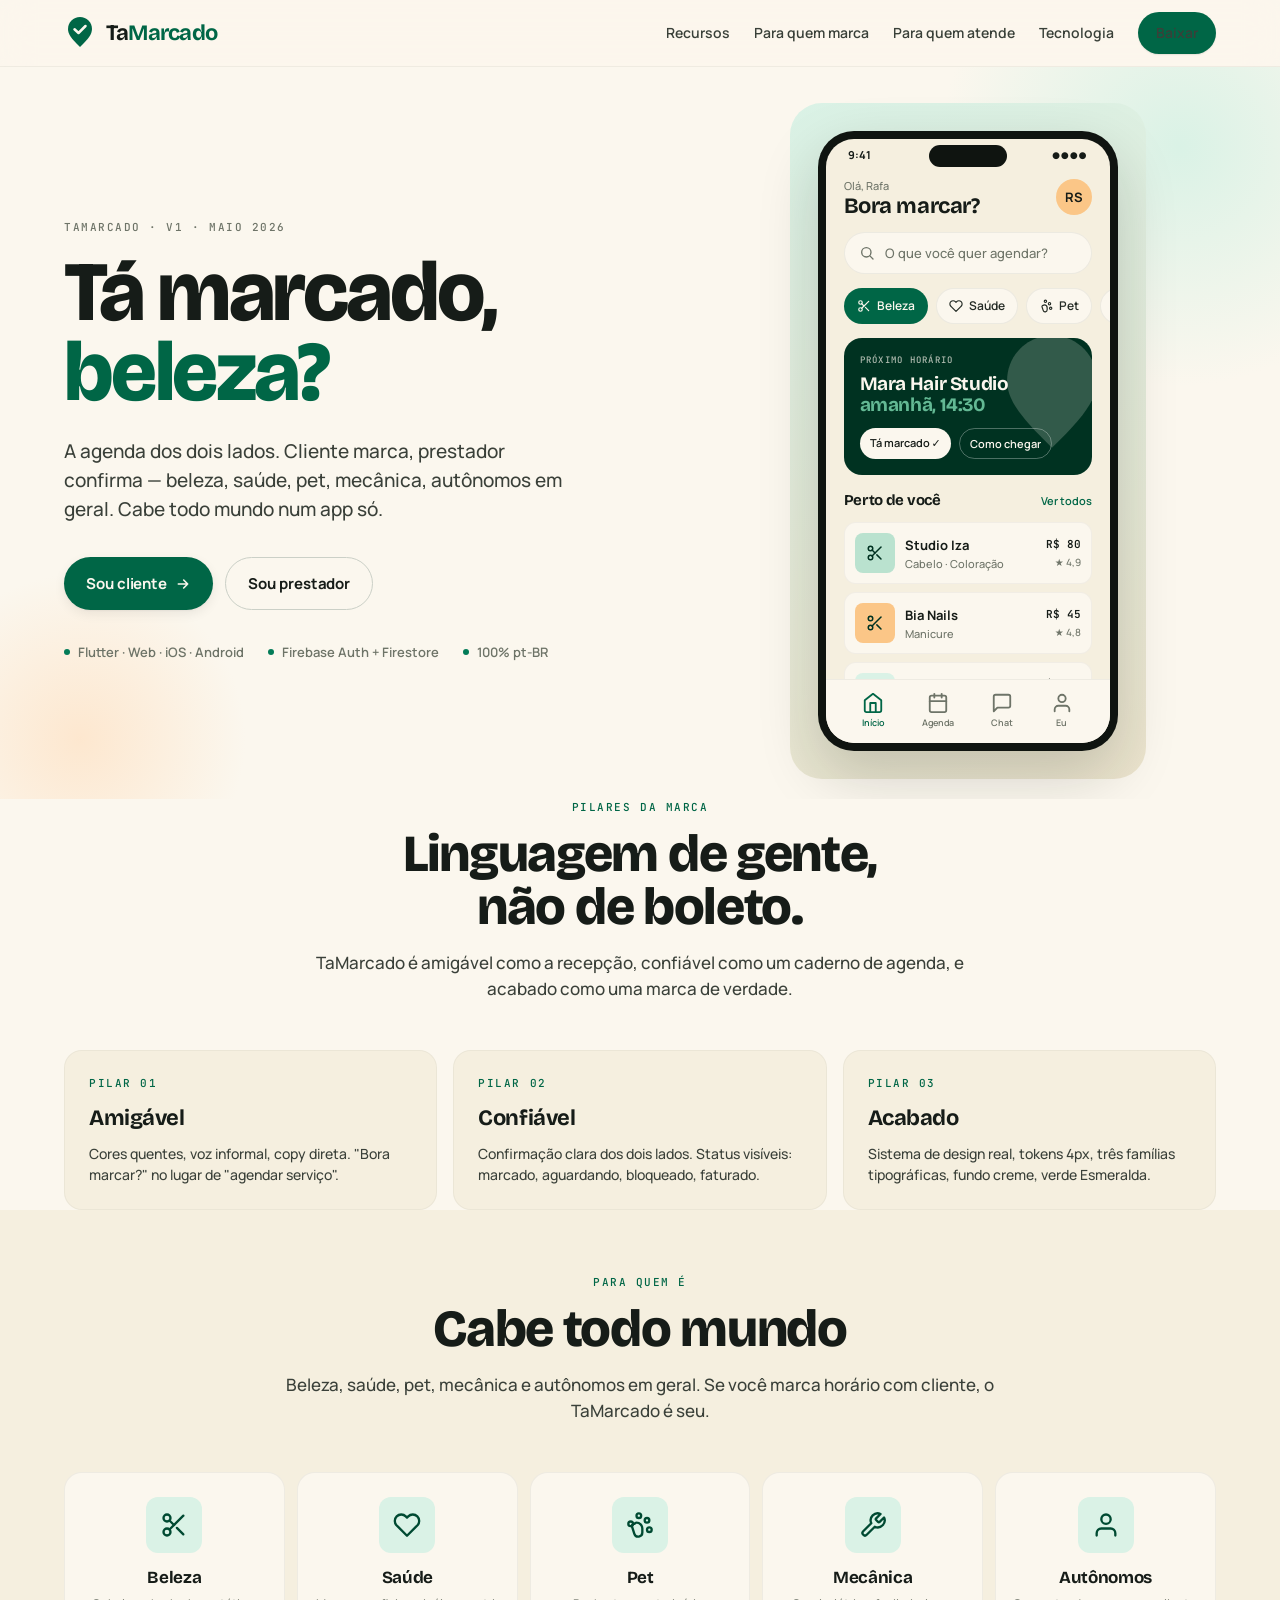
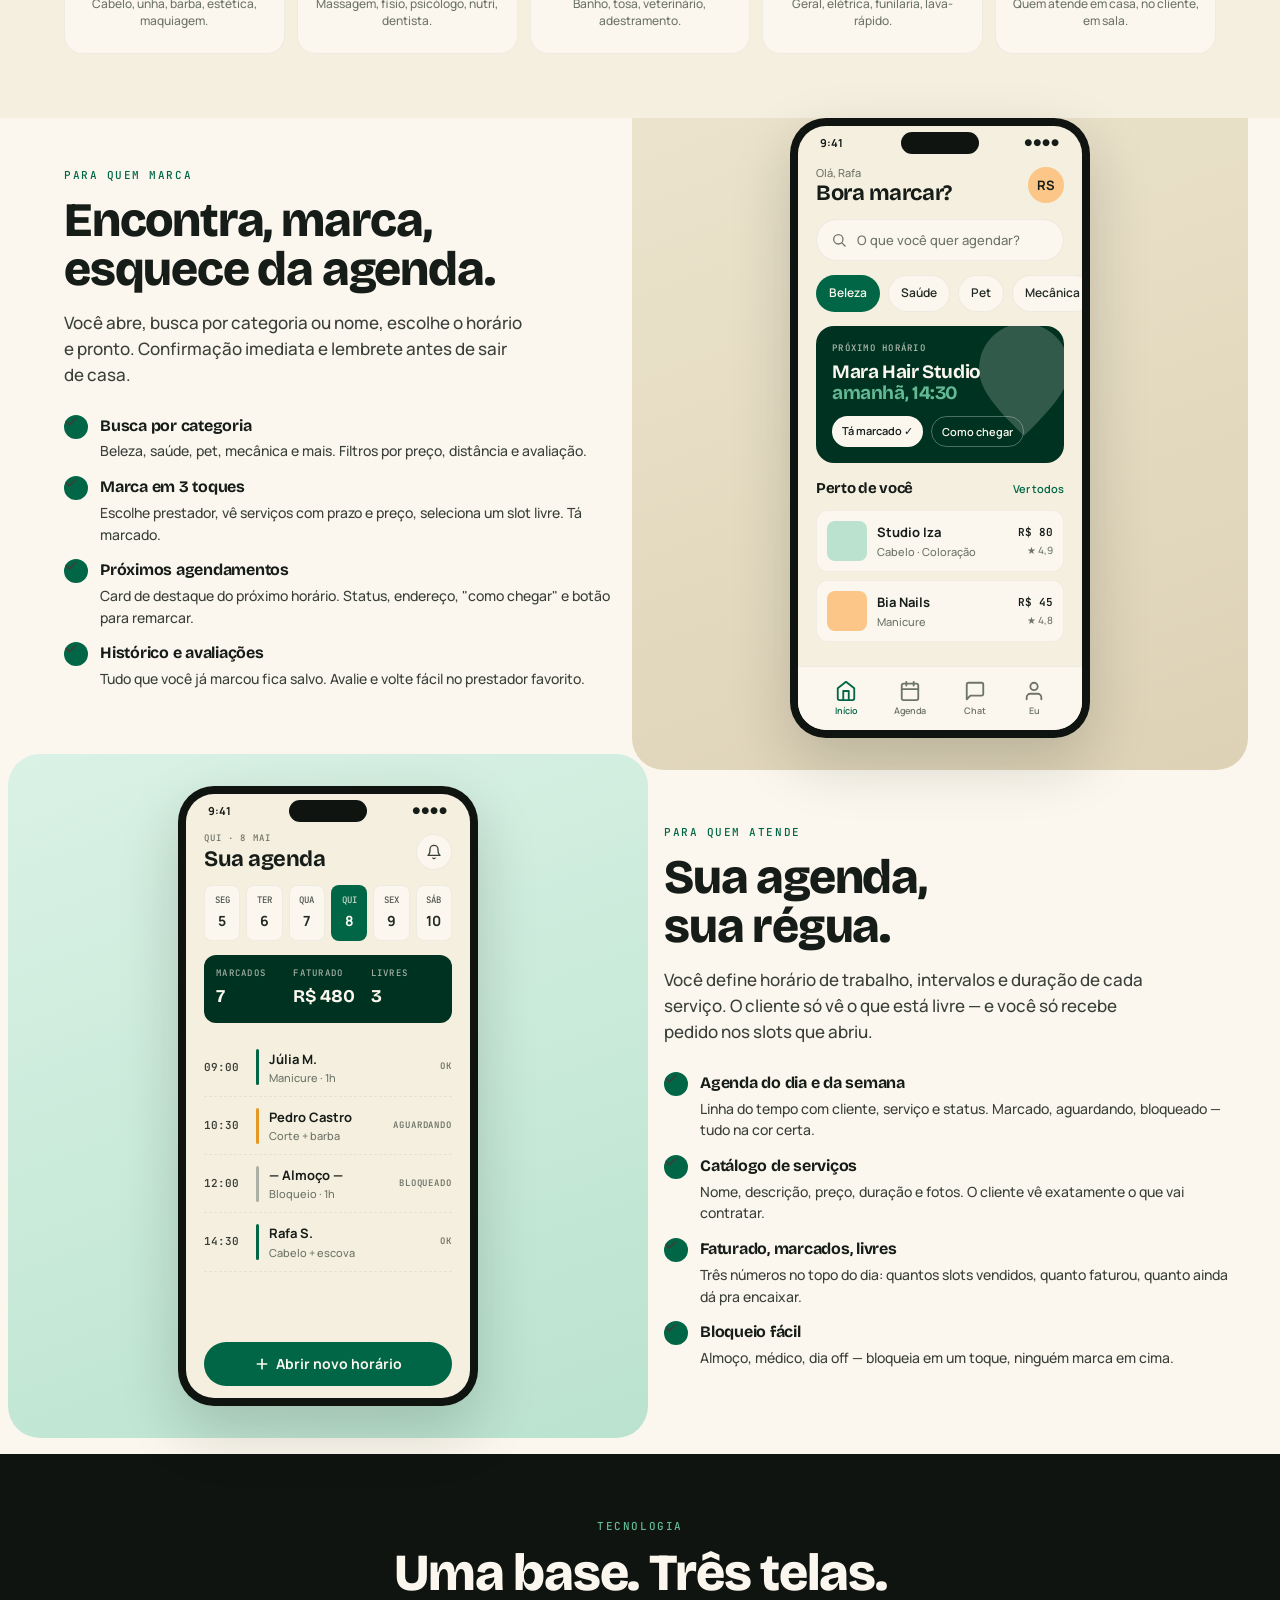
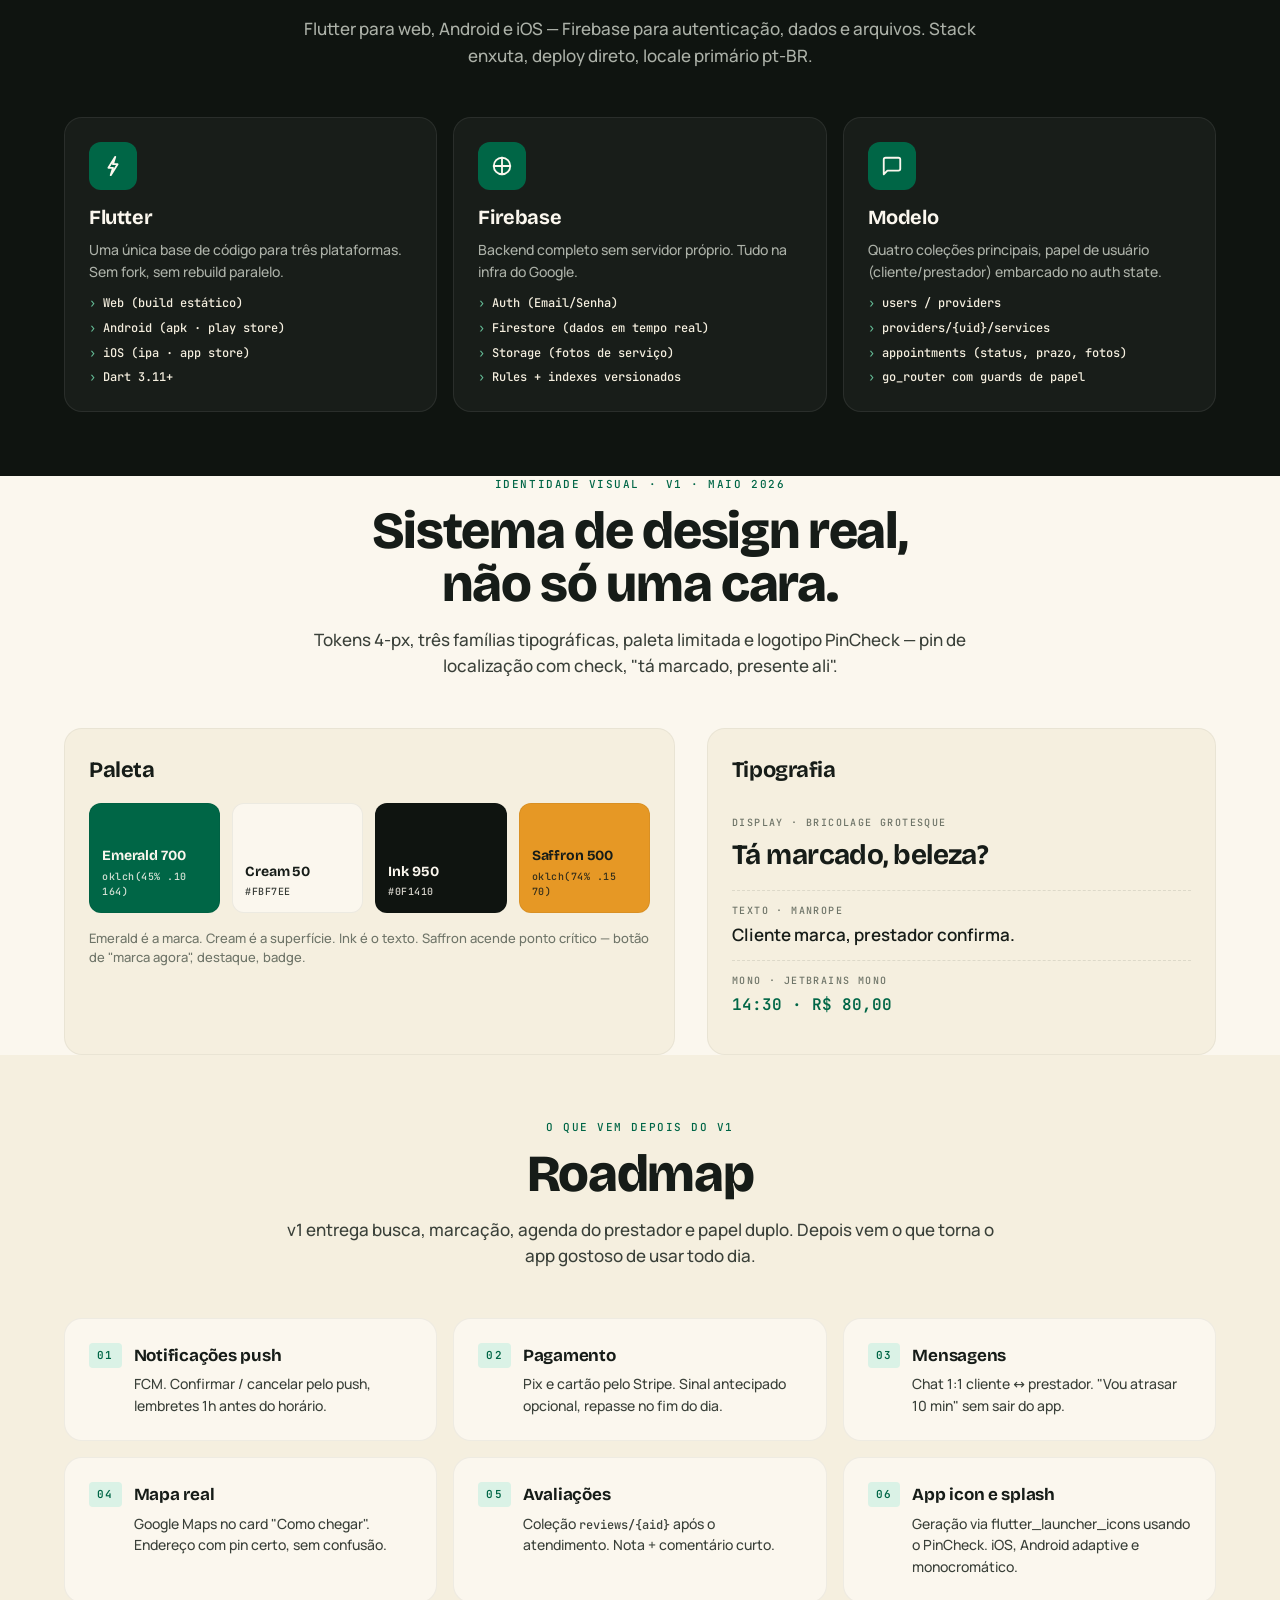
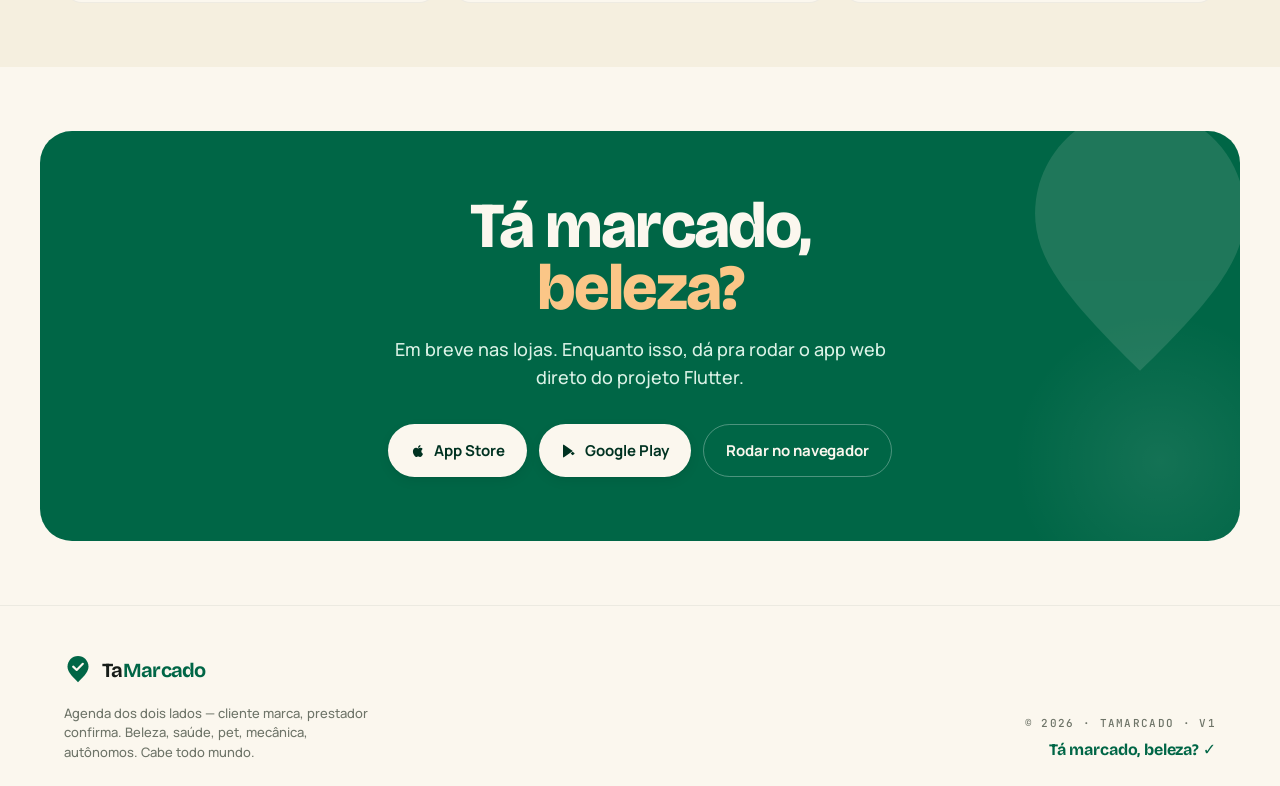
==== index.html @ 576d96ec "First commit" ====
<!doctype html>
<html lang="pt-BR">
<head>
  <meta charset="utf-8" />
  <meta name="viewport" content="width=device-width, initial-scale=1, viewport-fit=cover" />
  <meta name="theme-color" content="#FBF7EE" />
  <title>TaMarcado — Tá marcado, beleza?</title>
  <meta name="description" content="Agenda dos dois lados — cliente marca, prestador confirma. Beleza, saúde, pet, mecânica, autônomos. Cabe todo mundo." />
  <link rel="icon" href="data:image/svg+xml;utf8,<svg xmlns='http://www.w3.org/2000/svg' viewBox='0 0 64 70'><path d='M32 4 C18.75 4 8 14.75 8 28 C8 38 14.5 47 32 64 C49.5 47 56 38 56 28 C56 14.75 45.25 4 32 4 Z' fill='%23347758'/><path d='M21 28.5 L29 36 L43 22' stroke='%23FBF7EE' stroke-width='5' stroke-linecap='round' stroke-linejoin='round' fill='none'/></svg>" />
  <link rel="stylesheet" href="styles.css" />
</head>
<body>

  <!-- ─────────── NAV ─────────── -->
  <nav class="nav">
    <div class="nav-inner">
      <a href="#" aria-label="TaMarcado" style="display:inline-flex;align-items:center;gap:10px;">
        <svg viewBox="0 0 64 70" width="32" height="35" fill="none" aria-hidden="true">
          <path d="M32 4 C18.75 4 8 14.75 8 28 C8 38 14.5 47 32 64 C49.5 47 56 38 56 28 C56 14.75 45.25 4 32 4 Z" fill="var(--tm-emerald-700)"/>
          <path d="M21 28.5 L29 36 L43 22" stroke="var(--tm-cream-50)" stroke-width="5" stroke-linecap="round" stroke-linejoin="round"/>
        </svg>
        <span class="tm-wordmark" style="font-size:22px;"><span class="ta">Ta</span><span class="marcado">Marcado</span></span>
      </a>

      <div class="nav-links">
        <a href="#recursos">Recursos</a>
        <a href="#cliente">Para quem marca</a>
        <a href="#prestador">Para quem atende</a>
        <a href="#tecnologia">Tecnologia</a>
        <a href="#download" class="nav-cta">Baixar</a>
      </div>
    </div>
  </nav>

  <!-- ─────────── HERO ─────────── -->
  <section class="hero">
    <div class="container hero-grid">
      <div class="hero-text">
        <div class="tm-cap">TaMarcado · v1 · Maio 2026</div>
        <h1>
          Tá marcado,<br />
          <span class="accent">beleza?</span>
        </h1>
        <p class="lead">
          A agenda dos dois lados. Cliente marca, prestador confirma — beleza,
          saúde, pet, mecânica, autônomos em geral. Cabe todo mundo num app só.
        </p>
        <div class="hero-ctas">
          <a href="#download" class="btn btn-primary">
            Sou cliente
            <svg width="16" height="16" viewBox="0 0 24 24" fill="none" stroke="currentColor" stroke-width="2.4" stroke-linecap="round" stroke-linejoin="round" aria-hidden="true"><path d="M5 12h14M13 6l6 6-6 6"/></svg>
          </a>
          <a href="#prestador" class="btn btn-secondary">
            Sou prestador
          </a>
        </div>
        <div class="hero-meta">
          <div class="item"><span class="dot"></span> Flutter · Web · iOS · Android</div>
          <div class="item"><span class="dot"></span> Firebase Auth + Firestore</div>
          <div class="item"><span class="dot"></span> 100% pt-BR</div>
        </div>
      </div>

      <!-- Phone mockup cliente (idêntico ao designer/Mockups.jsx) -->
      <div class="hero-phone">
        <div class="hero-phone-bg"></div>
        <div class="phone">
          <div class="phone-screen">
            <div class="phone-statusbar">
              <span>9:41</span>
              <div class="phone-notch"></div>
              <span style="font-size:9px;letter-spacing:1px;">●●●●</span>
            </div>

            <div class="scr-header">
              <div class="scr-row">
                <div>
                  <div class="scr-greet">Olá, Rafa</div>
                  <div class="scr-title">Bora marcar?</div>
                </div>
                <div class="avatar">RS</div>
              </div>
              <div class="scr-search">
                <svg width="16" height="16" viewBox="0 0 24 24" fill="none" stroke="currentColor" stroke-width="2" stroke-linecap="round" stroke-linejoin="round"><circle cx="11" cy="11" r="7"/><path d="m21 21-4.3-4.3"/></svg>
                <span>O que você quer agendar?</span>
              </div>
            </div>

            <div class="scr-chips">
              <div class="scr-chip on">
                <svg width="14" height="14" viewBox="0 0 24 24" fill="none" stroke="currentColor" stroke-width="2" stroke-linecap="round" stroke-linejoin="round"><circle cx="6" cy="6" r="3"/><circle cx="6" cy="18" r="3"/><line x1="20" y1="4" x2="8.12" y2="15.88"/><line x1="14.47" y1="14.48" x2="20" y2="20"/><line x1="8.12" y1="8.12" x2="12" y2="12"/></svg>
                Beleza
              </div>
              <div class="scr-chip">
                <svg width="14" height="14" viewBox="0 0 24 24" fill="none" stroke="currentColor" stroke-width="2" stroke-linecap="round" stroke-linejoin="round"><path d="M20.84 4.61a5.5 5.5 0 0 0-7.78 0L12 5.67l-1.06-1.06a5.5 5.5 0 0 0-7.78 7.78l1.06 1.06L12 21.23l7.78-7.78 1.06-1.06a5.5 5.5 0 0 0 0-7.78z"/></svg>
                Saúde
              </div>
              <div class="scr-chip">
                <svg width="14" height="14" viewBox="0 0 24 24" fill="none" stroke="currentColor" stroke-width="2" stroke-linecap="round" stroke-linejoin="round"><circle cx="11" cy="4" r="2"/><circle cx="18" cy="8" r="2"/><circle cx="20" cy="16" r="2"/><path d="M9 10a5 5 0 0 1 5 5v3.5a3.5 3.5 0 0 1-6.84 1.04l-1.79-5.48A2 2 0 0 1 7.27 11h0a2 2 0 0 1 1.73-1z"/></svg>
                Pet
              </div>
              <div class="scr-chip">
                <svg width="14" height="14" viewBox="0 0 24 24" fill="none" stroke="currentColor" stroke-width="2" stroke-linecap="round" stroke-linejoin="round"><path d="M14.7 6.3a1 1 0 0 0 0 1.4l1.6 1.6a1 1 0 0 0 1.4 0l3.77-3.77a6 6 0 0 1-7.94 7.94l-6.91 6.91a2.12 2.12 0 0 1-3-3l6.91-6.91a6 6 0 0 1 7.94-7.94l-3.76 3.76z"/></svg>
                Mecânica
              </div>
            </div>

            <div class="scr-bigcard">
              <div class="scr-bigcard-deco">
                <svg width="120" height="131" viewBox="0 0 64 70" fill="none">
                  <path d="M32 4 C18.75 4 8 14.75 8 28 C8 38 14.5 47 32 64 C49.5 47 56 38 56 28 C56 14.75 45.25 4 32 4 Z" fill="var(--tm-cream-50)"/>
                </svg>
              </div>
              <div class="scr-bigcard-kicker">PRÓXIMO HORÁRIO</div>
              <div class="scr-bigcard-title">
                Mara Hair Studio<br />
                <span class="when">amanhã, 14:30</span>
              </div>
              <div class="scr-bigcard-actions">
                <div class="scr-pill">Tá marcado ✓</div>
                <div class="scr-pill outline">Como chegar</div>
              </div>
            </div>

            <div class="scr-section-head">
              <div class="h">Perto de você</div>
              <div class="a">Ver todos</div>
            </div>

            <div class="scr-list">
              <div class="scr-svc">
                <div class="scr-svc-ic">
                  <svg width="18" height="18" viewBox="0 0 24 24" fill="none" stroke="currentColor" stroke-width="2" stroke-linecap="round" stroke-linejoin="round"><circle cx="6" cy="6" r="3"/><circle cx="6" cy="18" r="3"/><line x1="20" y1="4" x2="8.12" y2="15.88"/><line x1="14.47" y1="14.48" x2="20" y2="20"/><line x1="8.12" y1="8.12" x2="12" y2="12"/></svg>
                </div>
                <div class="scr-svc-info">
                  <div class="scr-svc-name">Studio Iza</div>
                  <div class="scr-svc-role">Cabelo · Coloração</div>
                </div>
                <div class="scr-svc-meta">
                  <div class="scr-svc-price">R$ 80</div>
                  <div class="scr-svc-rating">★ 4,9</div>
                </div>
              </div>
              <div class="scr-svc">
                <div class="scr-svc-ic" style="background: var(--tm-saffron-300);">
                  <svg width="18" height="18" viewBox="0 0 24 24" fill="none" stroke="currentColor" stroke-width="2" stroke-linecap="round" stroke-linejoin="round"><circle cx="6" cy="6" r="3"/><circle cx="6" cy="18" r="3"/><line x1="20" y1="4" x2="8.12" y2="15.88"/><line x1="14.47" y1="14.48" x2="20" y2="20"/></svg>
                </div>
                <div class="scr-svc-info">
                  <div class="scr-svc-name">Bia Nails</div>
                  <div class="scr-svc-role">Manicure</div>
                </div>
                <div class="scr-svc-meta">
                  <div class="scr-svc-price">R$ 45</div>
                  <div class="scr-svc-rating">★ 4,8</div>
                </div>
              </div>
              <div class="scr-svc">
                <div class="scr-svc-ic" style="background: var(--tm-emerald-100);">
                  <svg width="18" height="18" viewBox="0 0 24 24" fill="none" stroke="currentColor" stroke-width="2" stroke-linecap="round" stroke-linejoin="round"><path d="M14.7 6.3a1 1 0 0 0 0 1.4l1.6 1.6a1 1 0 0 0 1.4 0l3.77-3.77a6 6 0 0 1-7.94 7.94l-6.91 6.91a2.12 2.12 0 0 1-3-3l6.91-6.91a6 6 0 0 1 7.94-7.94l-3.76 3.76z"/></svg>
                </div>
                <div class="scr-svc-info">
                  <div class="scr-svc-name">Carlos Mec.</div>
                  <div class="scr-svc-role">Mecânica · Geral</div>
                </div>
                <div class="scr-svc-meta">
                  <div class="scr-svc-price">R$ 120</div>
                  <div class="scr-svc-rating">★ 4,7</div>
                </div>
              </div>
            </div>

            <div class="scr-tabbar">
              <div class="scr-tab on">
                <svg width="22" height="22" viewBox="0 0 24 24" fill="none" stroke="currentColor" stroke-width="2" stroke-linecap="round" stroke-linejoin="round"><path d="m3 9 9-7 9 7v11a2 2 0 0 1-2 2H5a2 2 0 0 1-2-2z"/><polyline points="9 22 9 12 15 12 15 22"/></svg>
                <span>Início</span>
              </div>
              <div class="scr-tab">
                <svg width="22" height="22" viewBox="0 0 24 24" fill="none" stroke="currentColor" stroke-width="2" stroke-linecap="round" stroke-linejoin="round"><rect x="3" y="4" width="18" height="18" rx="2" ry="2"/><line x1="16" y1="2" x2="16" y2="6"/><line x1="8" y1="2" x2="8" y2="6"/><line x1="3" y1="10" x2="21" y2="10"/></svg>
                <span>Agenda</span>
              </div>
              <div class="scr-tab">
                <svg width="22" height="22" viewBox="0 0 24 24" fill="none" stroke="currentColor" stroke-width="2" stroke-linecap="round" stroke-linejoin="round"><path d="M21 15a2 2 0 0 1-2 2H7l-4 4V5a2 2 0 0 1 2-2h14a2 2 0 0 1 2 2z"/></svg>
                <span>Chat</span>
              </div>
              <div class="scr-tab">
                <svg width="22" height="22" viewBox="0 0 24 24" fill="none" stroke="currentColor" stroke-width="2" stroke-linecap="round" stroke-linejoin="round"><path d="M20 21v-2a4 4 0 0 0-4-4H8a4 4 0 0 0-4 4v2"/><circle cx="12" cy="7" r="4"/></svg>
                <span>Eu</span>
              </div>
            </div>
          </div>
        </div>
      </div>
    </div>
  </section>

  <!-- ─────────── PILARES ─────────── -->
  <section id="recursos" class="container">
    <div class="section-head">
      <div class="tm-cap">Pilares da marca</div>
      <h2>Linguagem de gente,<br/>não de boleto.</h2>
      <p>TaMarcado é amigável como a recepção, confiável como um caderno de agenda, e acabado como uma marca de verdade.</p>
    </div>

    <div class="pillars">
      <div class="pillar">
        <div class="tm-cap">Pilar 01</div>
        <h3>Amigável</h3>
        <p>Cores quentes, voz informal, copy direta. "Bora marcar?" no lugar de "agendar serviço".</p>
      </div>
      <div class="pillar">
        <div class="tm-cap">Pilar 02</div>
        <h3>Confiável</h3>
        <p>Confirmação clara dos dois lados. Status visíveis: marcado, aguardando, bloqueado, faturado.</p>
      </div>
      <div class="pillar">
        <div class="tm-cap">Pilar 03</div>
        <h3>Acabado</h3>
        <p>Sistema de design real, tokens 4px, três famílias tipográficas, fundo creme, verde Esmeralda.</p>
      </div>
    </div>
  </section>

  <!-- ─────────── CATEGORIAS ─────────── -->
  <section class="section-categorias">
    <div class="container">
      <div class="section-head">
        <div class="tm-cap">Para quem é</div>
        <h2>Cabe todo mundo</h2>
        <p>Beleza, saúde, pet, mecânica e autônomos em geral. Se você marca horário com cliente, o TaMarcado é seu.</p>
      </div>

      <div class="cat-grid">
        <div class="cat">
          <div class="cat-ic">
            <svg width="28" height="28" viewBox="0 0 24 24" fill="none" stroke="currentColor" stroke-width="2" stroke-linecap="round" stroke-linejoin="round"><circle cx="6" cy="6" r="3"/><circle cx="6" cy="18" r="3"/><line x1="20" y1="4" x2="8.12" y2="15.88"/><line x1="14.47" y1="14.48" x2="20" y2="20"/><line x1="8.12" y1="8.12" x2="12" y2="12"/></svg>
          </div>
          <div class="cat-name">Beleza</div>
          <div class="cat-desc">Cabelo, unha, barba, estética, maquiagem.</div>
        </div>
        <div class="cat">
          <div class="cat-ic">
            <svg width="28" height="28" viewBox="0 0 24 24" fill="none" stroke="currentColor" stroke-width="2" stroke-linecap="round" stroke-linejoin="round"><path d="M20.84 4.61a5.5 5.5 0 0 0-7.78 0L12 5.67l-1.06-1.06a5.5 5.5 0 0 0-7.78 7.78l1.06 1.06L12 21.23l7.78-7.78 1.06-1.06a5.5 5.5 0 0 0 0-7.78z"/></svg>
          </div>
          <div class="cat-name">Saúde</div>
          <div class="cat-desc">Massagem, fisio, psicólogo, nutri, dentista.</div>
        </div>
        <div class="cat">
          <div class="cat-ic">
            <svg width="28" height="28" viewBox="0 0 24 24" fill="none" stroke="currentColor" stroke-width="2" stroke-linecap="round" stroke-linejoin="round"><circle cx="11" cy="4" r="2"/><circle cx="18" cy="8" r="2"/><circle cx="20" cy="16" r="2"/><circle cx="4" cy="11" r="2"/><path d="M9 10a5 5 0 0 1 5 5v3.5a3.5 3.5 0 0 1-6.84 1.04l-1.79-5.48A2 2 0 0 1 7.27 11h0a2 2 0 0 1 1.73-1z"/></svg>
          </div>
          <div class="cat-name">Pet</div>
          <div class="cat-desc">Banho, tosa, veterinário, adestramento.</div>
        </div>
        <div class="cat">
          <div class="cat-ic">
            <svg width="28" height="28" viewBox="0 0 24 24" fill="none" stroke="currentColor" stroke-width="2" stroke-linecap="round" stroke-linejoin="round"><path d="M14.7 6.3a1 1 0 0 0 0 1.4l1.6 1.6a1 1 0 0 0 1.4 0l3.77-3.77a6 6 0 0 1-7.94 7.94l-6.91 6.91a2.12 2.12 0 0 1-3-3l6.91-6.91a6 6 0 0 1 7.94-7.94l-3.76 3.76z"/></svg>
          </div>
          <div class="cat-name">Mecânica</div>
          <div class="cat-desc">Geral, elétrica, funilaria, lava-rápido.</div>
        </div>
        <div class="cat">
          <div class="cat-ic">
            <svg width="28" height="28" viewBox="0 0 24 24" fill="none" stroke="currentColor" stroke-width="2" stroke-linecap="round" stroke-linejoin="round"><path d="M20 21v-2a4 4 0 0 0-4-4H8a4 4 0 0 0-4 4v2"/><circle cx="12" cy="7" r="4"/></svg>
          </div>
          <div class="cat-name">Autônomos</div>
          <div class="cat-desc">Quem atende em casa, no cliente, em sala.</div>
        </div>
      </div>
    </div>
  </section>

  <!-- ─────────── CLIENTE ─────────── -->
  <section id="cliente" class="container">
    <div class="split">
      <div class="split-text">
        <div class="tm-cap">Para quem marca</div>
        <h2>Encontra, marca,<br/>esquece da agenda.</h2>
        <p>Você abre, busca por categoria ou nome, escolhe o horário e pronto. Confirmação imediata e lembrete antes de sair de casa.</p>

        <ul class="feature-list">
          <li>
            <span class="feature-check">
              <svg width="14" height="14" viewBox="0 0 24 24" fill="none" stroke="currentColor" stroke-width="3" stroke-linecap="round" stroke-linejoin="round"><polyline points="20 6 9 17 4 12"/></svg>
            </span>
            <div>
              <strong>Busca por categoria</strong>
              <span>Beleza, saúde, pet, mecânica e mais. Filtros por preço, distância e avaliação.</span>
            </div>
          </li>
          <li>
            <span class="feature-check">
              <svg width="14" height="14" viewBox="0 0 24 24" fill="none" stroke="currentColor" stroke-width="3" stroke-linecap="round" stroke-linejoin="round"><polyline points="20 6 9 17 4 12"/></svg>
            </span>
            <div>
              <strong>Marca em 3 toques</strong>
              <span>Escolhe prestador, vê serviços com prazo e preço, seleciona um slot livre. Tá marcado.</span>
            </div>
          </li>
          <li>
            <span class="feature-check">
              <svg width="14" height="14" viewBox="0 0 24 24" fill="none" stroke="currentColor" stroke-width="3" stroke-linecap="round" stroke-linejoin="round"><polyline points="20 6 9 17 4 12"/></svg>
            </span>
            <div>
              <strong>Próximos agendamentos</strong>
              <span>Card de destaque do próximo horário. Status, endereço, "como chegar" e botão para remarcar.</span>
            </div>
          </li>
          <li>
            <span class="feature-check">
              <svg width="14" height="14" viewBox="0 0 24 24" fill="none" stroke="currentColor" stroke-width="3" stroke-linecap="round" stroke-linejoin="round"><polyline points="20 6 9 17 4 12"/></svg>
            </span>
            <div>
              <strong>Histórico e avaliações</strong>
              <span>Tudo que você já marcou fica salvo. Avalie e volte fácil no prestador favorito.</span>
            </div>
          </li>
        </ul>
      </div>

      <div class="split-mock">
        <div class="split-mock-bg cliente"></div>
        <!-- Phone mockup cliente (versão menor) -->
        <div class="phone">
          <div class="phone-screen">
            <div class="phone-statusbar">
              <span>9:41</span>
              <div class="phone-notch"></div>
              <span style="font-size:9px;letter-spacing:1px;">●●●●</span>
            </div>
            <div class="scr-header">
              <div class="scr-row">
                <div>
                  <div class="scr-greet">Olá, Rafa</div>
                  <div class="scr-title">Bora marcar?</div>
                </div>
                <div class="avatar">RS</div>
              </div>
              <div class="scr-search">
                <svg width="16" height="16" viewBox="0 0 24 24" fill="none" stroke="currentColor" stroke-width="2" stroke-linecap="round"><circle cx="11" cy="11" r="7"/><path d="m21 21-4.3-4.3"/></svg>
                <span>O que você quer agendar?</span>
              </div>
            </div>
            <div class="scr-chips">
              <div class="scr-chip on">Beleza</div>
              <div class="scr-chip">Saúde</div>
              <div class="scr-chip">Pet</div>
              <div class="scr-chip">Mecânica</div>
            </div>
            <div class="scr-bigcard">
              <div class="scr-bigcard-deco">
                <svg width="120" height="131" viewBox="0 0 64 70" fill="none">
                  <path d="M32 4 C18.75 4 8 14.75 8 28 C8 38 14.5 47 32 64 C49.5 47 56 38 56 28 C56 14.75 45.25 4 32 4 Z" fill="var(--tm-cream-50)"/>
                </svg>
              </div>
              <div class="scr-bigcard-kicker">PRÓXIMO HORÁRIO</div>
              <div class="scr-bigcard-title">
                Mara Hair Studio<br/>
                <span class="when">amanhã, 14:30</span>
              </div>
              <div class="scr-bigcard-actions">
                <div class="scr-pill">Tá marcado ✓</div>
                <div class="scr-pill outline">Como chegar</div>
              </div>
            </div>
            <div class="scr-section-head">
              <div class="h">Perto de você</div>
              <div class="a">Ver todos</div>
            </div>
            <div class="scr-list">
              <div class="scr-svc">
                <div class="scr-svc-ic"></div>
                <div class="scr-svc-info">
                  <div class="scr-svc-name">Studio Iza</div>
                  <div class="scr-svc-role">Cabelo · Coloração</div>
                </div>
                <div class="scr-svc-meta">
                  <div class="scr-svc-price">R$ 80</div>
                  <div class="scr-svc-rating">★ 4,9</div>
                </div>
              </div>
              <div class="scr-svc">
                <div class="scr-svc-ic" style="background: var(--tm-saffron-300);"></div>
                <div class="scr-svc-info">
                  <div class="scr-svc-name">Bia Nails</div>
                  <div class="scr-svc-role">Manicure</div>
                </div>
                <div class="scr-svc-meta">
                  <div class="scr-svc-price">R$ 45</div>
                  <div class="scr-svc-rating">★ 4,8</div>
                </div>
              </div>
            </div>
            <div class="scr-tabbar">
              <div class="scr-tab on">
                <svg width="22" height="22" viewBox="0 0 24 24" fill="none" stroke="currentColor" stroke-width="2" stroke-linecap="round" stroke-linejoin="round"><path d="m3 9 9-7 9 7v11a2 2 0 0 1-2 2H5a2 2 0 0 1-2-2z"/><polyline points="9 22 9 12 15 12 15 22"/></svg>
                <span>Início</span>
              </div>
              <div class="scr-tab">
                <svg width="22" height="22" viewBox="0 0 24 24" fill="none" stroke="currentColor" stroke-width="2" stroke-linecap="round" stroke-linejoin="round"><rect x="3" y="4" width="18" height="18" rx="2" ry="2"/><line x1="16" y1="2" x2="16" y2="6"/><line x1="8" y1="2" x2="8" y2="6"/><line x1="3" y1="10" x2="21" y2="10"/></svg>
                <span>Agenda</span>
              </div>
              <div class="scr-tab">
                <svg width="22" height="22" viewBox="0 0 24 24" fill="none" stroke="currentColor" stroke-width="2" stroke-linecap="round" stroke-linejoin="round"><path d="M21 15a2 2 0 0 1-2 2H7l-4 4V5a2 2 0 0 1 2-2h14a2 2 0 0 1 2 2z"/></svg>
                <span>Chat</span>
              </div>
              <div class="scr-tab">
                <svg width="22" height="22" viewBox="0 0 24 24" fill="none" stroke="currentColor" stroke-width="2" stroke-linecap="round" stroke-linejoin="round"><path d="M20 21v-2a4 4 0 0 0-4-4H8a4 4 0 0 0-4 4v2"/><circle cx="12" cy="7" r="4"/></svg>
                <span>Eu</span>
              </div>
            </div>
          </div>
        </div>
      </div>
    </div>
  </section>

  <!-- ─────────── PRESTADOR ─────────── -->
  <section id="prestador" class="container tight">
    <div class="split reverse">
      <div class="split-text">
        <div class="tm-cap">Para quem atende</div>
        <h2>Sua agenda,<br/>sua régua.</h2>
        <p>Você define horário de trabalho, intervalos e duração de cada serviço. O cliente só vê o que está livre — e você só recebe pedido nos slots que abriu.</p>

        <ul class="feature-list">
          <li>
            <span class="feature-check">
              <svg width="14" height="14" viewBox="0 0 24 24" fill="none" stroke="currentColor" stroke-width="3" stroke-linecap="round" stroke-linejoin="round"><polyline points="20 6 9 17 4 12"/></svg>
            </span>
            <div>
              <strong>Agenda do dia e da semana</strong>
              <span>Linha do tempo com cliente, serviço e status. Marcado, aguardando, bloqueado — tudo na cor certa.</span>
            </div>
          </li>
          <li>
            <span class="feature-check">
              <svg width="14" height="14" viewBox="0 0 24 24" fill="none" stroke="currentColor" stroke-width="3" stroke-linecap="round" stroke-linejoin="round"><polyline points="20 6 9 17 4 12"/></svg>
            </span>
            <div>
              <strong>Catálogo de serviços</strong>
              <span>Nome, descrição, preço, duração e fotos. O cliente vê exatamente o que vai contratar.</span>
            </div>
          </li>
          <li>
            <span class="feature-check">
              <svg width="14" height="14" viewBox="0 0 24 24" fill="none" stroke="currentColor" stroke-width="3" stroke-linecap="round" stroke-linejoin="round"><polyline points="20 6 9 17 4 12"/></svg>
            </span>
            <div>
              <strong>Faturado, marcados, livres</strong>
              <span>Três números no topo do dia: quantos slots vendidos, quanto faturou, quanto ainda dá pra encaixar.</span>
            </div>
          </li>
          <li>
            <span class="feature-check">
              <svg width="14" height="14" viewBox="0 0 24 24" fill="none" stroke="currentColor" stroke-width="3" stroke-linecap="round" stroke-linejoin="round"><polyline points="20 6 9 17 4 12"/></svg>
            </span>
            <div>
              <strong>Bloqueio fácil</strong>
              <span>Almoço, médico, dia off — bloqueia em um toque, ninguém marca em cima.</span>
            </div>
          </li>
        </ul>
      </div>

      <div class="split-mock">
        <div class="split-mock-bg prestador"></div>
        <!-- Phone mockup prestador -->
        <div class="phone">
          <div class="phone-screen">
            <div class="phone-statusbar">
              <span>9:41</span>
              <div class="phone-notch"></div>
              <span style="font-size:9px;letter-spacing:1px;">●●●●</span>
            </div>
            <div class="scr-header">
              <div class="scr-row">
                <div>
                  <div class="scr-day">QUI · 8 MAI</div>
                  <div class="scr-title" style="margin-top:2px;">Sua agenda</div>
                </div>
                <div class="scr-iconbtn">
                  <svg width="16" height="16" viewBox="0 0 24 24" fill="none" stroke="currentColor" stroke-width="2" stroke-linecap="round" stroke-linejoin="round"><path d="M6 8a6 6 0 0 1 12 0c0 7 3 9 3 9H3s3-2 3-9"/><path d="M10.3 21a1.94 1.94 0 0 0 3.4 0"/></svg>
                </div>
              </div>

              <div class="scr-daystrip">
                <div class="scr-daycell"><div class="dn">SEG</div><div class="dd">5</div></div>
                <div class="scr-daycell"><div class="dn">TER</div><div class="dd">6</div></div>
                <div class="scr-daycell"><div class="dn">QUA</div><div class="dd">7</div></div>
                <div class="scr-daycell on"><div class="dn">QUI</div><div class="dd">8</div></div>
                <div class="scr-daycell"><div class="dn">SEX</div><div class="dd">9</div></div>
                <div class="scr-daycell"><div class="dn">SÁB</div><div class="dd">10</div></div>
              </div>

              <div class="scr-stats">
                <div>
                  <div class="l">MARCADOS</div>
                  <div class="v">7</div>
                </div>
                <div>
                  <div class="l">FATURADO</div>
                  <div class="v">R$ 480</div>
                </div>
                <div>
                  <div class="l">LIVRES</div>
                  <div class="v">3</div>
                </div>
              </div>
            </div>

            <div class="scr-timeline">
              <div class="scr-tl-row">
                <div class="scr-tl-time">09:00</div>
                <div class="scr-tl-bar confirmed"></div>
                <div class="scr-tl-info">
                  <div class="scr-tl-who">Júlia M.</div>
                  <div class="scr-tl-svc">Manicure · 1h</div>
                </div>
                <div class="scr-tl-tag">OK</div>
              </div>
              <div class="scr-tl-row">
                <div class="scr-tl-time">10:30</div>
                <div class="scr-tl-bar pending"></div>
                <div class="scr-tl-info">
                  <div class="scr-tl-who">Pedro Castro</div>
                  <div class="scr-tl-svc">Corte + barba</div>
                </div>
                <div class="scr-tl-tag">AGUARDANDO</div>
              </div>
              <div class="scr-tl-row">
                <div class="scr-tl-time">12:00</div>
                <div class="scr-tl-bar blocked"></div>
                <div class="scr-tl-info">
                  <div class="scr-tl-who">— Almoço —</div>
                  <div class="scr-tl-svc">Bloqueio · 1h</div>
                </div>
                <div class="scr-tl-tag">BLOQUEADO</div>
              </div>
              <div class="scr-tl-row">
                <div class="scr-tl-time">14:30</div>
                <div class="scr-tl-bar confirmed"></div>
                <div class="scr-tl-info">
                  <div class="scr-tl-who">Rafa S.</div>
                  <div class="scr-tl-svc">Cabelo + escova</div>
                </div>
                <div class="scr-tl-tag">OK</div>
              </div>
            </div>

            <div class="scr-cta">
              <div class="scr-cta-btn">
                <svg width="16" height="16" viewBox="0 0 24 24" fill="none" stroke="currentColor" stroke-width="2.5" stroke-linecap="round"><line x1="12" y1="5" x2="12" y2="19"/><line x1="5" y1="12" x2="19" y2="12"/></svg>
                Abrir novo horário
              </div>
            </div>
          </div>
        </div>
      </div>
    </div>
  </section>

  <!-- ─────────── STACK ─────────── -->
  <section id="tecnologia" class="section-stack">
    <div class="container">
      <div class="section-head">
        <div class="tm-cap">Tecnologia</div>
        <h2>Uma base. Três telas.</h2>
        <p>Flutter para web, Android e iOS — Firebase para autenticação, dados e arquivos. Stack enxuta, deploy direto, locale primário pt-BR.</p>
      </div>

      <div class="stack-grid">
        <div class="stack-card">
          <div class="ic">
            <svg width="22" height="22" viewBox="0 0 24 24" fill="none" stroke="currentColor" stroke-width="2" stroke-linecap="round" stroke-linejoin="round"><polygon points="14.5 2 7 14 12 14 9.5 22 17 10 12 10 14.5 2"/></svg>
          </div>
          <h3>Flutter</h3>
          <p>Uma única base de código para três plataformas. Sem fork, sem rebuild paralelo.</p>
          <ul>
            <li>Web (build estático)</li>
            <li>Android (apk · play store)</li>
            <li>iOS (ipa · app store)</li>
            <li>Dart 3.11+</li>
          </ul>
        </div>

        <div class="stack-card">
          <div class="ic">
            <svg width="22" height="22" viewBox="0 0 24 24" fill="none" stroke="currentColor" stroke-width="2" stroke-linecap="round" stroke-linejoin="round"><path d="M3 12a9 9 0 0 0 18 0 9 9 0 0 0-18 0Z"/><path d="M12 3v18"/><path d="M3 12h18"/></svg>
          </div>
          <h3>Firebase</h3>
          <p>Backend completo sem servidor próprio. Tudo na infra do Google.</p>
          <ul>
            <li>Auth (Email/Senha)</li>
            <li>Firestore (dados em tempo real)</li>
            <li>Storage (fotos de serviço)</li>
            <li>Rules + indexes versionados</li>
          </ul>
        </div>

        <div class="stack-card">
          <div class="ic">
            <svg width="22" height="22" viewBox="0 0 24 24" fill="none" stroke="currentColor" stroke-width="2" stroke-linecap="round" stroke-linejoin="round"><path d="M21 15a2 2 0 0 1-2 2H7l-4 4V5a2 2 0 0 1 2-2h14a2 2 0 0 1 2 2z"/></svg>
          </div>
          <h3>Modelo</h3>
          <p>Quatro coleções principais, papel de usuário (cliente/prestador) embarcado no auth state.</p>
          <ul>
            <li>users / providers</li>
            <li>providers/{uid}/services</li>
            <li>appointments (status, prazo, fotos)</li>
            <li>go_router com guards de papel</li>
          </ul>
        </div>
      </div>
    </div>
  </section>

  <!-- ─────────── IDENTIDADE ─────────── -->
  <section class="container">
    <div class="section-head">
      <div class="tm-cap">Identidade Visual · v1 · Maio 2026</div>
      <h2>Sistema de design real,<br/>não só uma cara.</h2>
      <p>Tokens 4-px, três famílias tipográficas, paleta limitada e logotipo PinCheck — pin de localização com check, "tá marcado, presente ali".</p>
    </div>

    <div class="id-grid">
      <div class="id-card">
        <h3>Paleta</h3>
        <div class="swatches">
          <div class="swatch emerald">
            <div class="name">Emerald 700</div>
            <div class="hex">oklch(45% .10 164)</div>
          </div>
          <div class="swatch cream">
            <div class="name">Cream 50</div>
            <div class="hex">#FBF7EE</div>
          </div>
          <div class="swatch ink">
            <div class="name">Ink 950</div>
            <div class="hex">#0F1410</div>
          </div>
          <div class="swatch saffron">
            <div class="name">Saffron 500</div>
            <div class="hex">oklch(74% .15 70)</div>
          </div>
        </div>
        <p style="margin-top:var(--tm-s-4); font-size:13px; color:var(--tm-ink-500); line-height:1.5;">
          Emerald é a marca. Cream é a superfície. Ink é o texto. Saffron acende ponto crítico — botão de "marca agora", destaque, badge.
        </p>
      </div>

      <div class="id-card">
        <h3>Tipografia</h3>
        <div class="font-row">
          <div class="label">Display · Bricolage Grotesque</div>
          <div class="sample-display">Tá marcado, beleza?</div>
        </div>
        <div class="font-row">
          <div class="label">Texto · Manrope</div>
          <div class="sample-text">Cliente marca, prestador confirma.</div>
        </div>
        <div class="font-row">
          <div class="label">Mono · JetBrains Mono</div>
          <div class="sample-mono">14:30 · R$ 80,00</div>
        </div>
      </div>
    </div>
  </section>

  <!-- ─────────── ROADMAP ─────────── -->
  <section class="section-roadmap">
    <div class="container">
      <div class="section-head">
        <div class="tm-cap">O que vem depois do v1</div>
        <h2>Roadmap</h2>
        <p>v1 entrega busca, marcação, agenda do prestador e papel duplo. Depois vem o que torna o app gostoso de usar todo dia.</p>
      </div>

      <div class="roadmap">
        <div class="road-card">
          <div class="road-num">01</div>
          <div>
            <h4>Notificações push</h4>
            <p>FCM. Confirmar / cancelar pelo push, lembretes 1h antes do horário.</p>
          </div>
        </div>
        <div class="road-card">
          <div class="road-num">02</div>
          <div>
            <h4>Pagamento</h4>
            <p>Pix e cartão pelo Stripe. Sinal antecipado opcional, repasse no fim do dia.</p>
          </div>
        </div>
        <div class="road-card">
          <div class="road-num">03</div>
          <div>
            <h4>Mensagens</h4>
            <p>Chat 1:1 cliente ↔ prestador. "Vou atrasar 10 min" sem sair do app.</p>
          </div>
        </div>
        <div class="road-card">
          <div class="road-num">04</div>
          <div>
            <h4>Mapa real</h4>
            <p>Google Maps no card "Como chegar". Endereço com pin certo, sem confusão.</p>
          </div>
        </div>
        <div class="road-card">
          <div class="road-num">05</div>
          <div>
            <h4>Avaliações</h4>
            <p>Coleção <span class="tm-mono" style="font-size:12px;">reviews/{aid}</span> após o atendimento. Nota + comentário curto.</p>
          </div>
        </div>
        <div class="road-card">
          <div class="road-num">06</div>
          <div>
            <h4>App icon e splash</h4>
            <p>Geração via flutter_launcher_icons usando o PinCheck. iOS, Android adaptive e monocromático.</p>
          </div>
        </div>
      </div>
    </div>
  </section>

  <!-- ─────────── CTA FINAL ─────────── -->
  <section id="download" class="container section-cta">
    <div class="cta-card">
      <div class="cta-deco">
        <svg width="280" height="306" viewBox="0 0 64 70" fill="none">
          <path d="M32 4 C18.75 4 8 14.75 8 28 C8 38 14.5 47 32 64 C49.5 47 56 38 56 28 C56 14.75 45.25 4 32 4 Z" fill="var(--tm-cream-50)"/>
        </svg>
      </div>
      <h2>
        Tá marcado,<br/>
        <span class="accent">beleza?</span>
      </h2>
      <p>Em breve nas lojas. Enquanto isso, dá pra rodar o app web direto do projeto Flutter.</p>
      <div class="cta-buttons">
        <a href="#" class="btn btn-primary">
          <svg width="16" height="16" viewBox="0 0 24 24" fill="currentColor" aria-hidden="true"><path d="M17.05 20.28c-.98.95-2.05.8-3.08.35-1.09-.46-2.09-.48-3.24 0-1.44.62-2.2.44-3.06-.35C2.79 15.25 3.51 7.59 9.05 7.31c1.35.07 2.29.74 3.08.8 1.18-.24 2.31-.93 3.57-.84 1.51.12 2.65.72 3.4 1.8-3.12 1.87-2.38 5.98.48 7.13-.57 1.5-1.31 2.99-2.54 4.09zM12.03 7.25c-.15-2.23 1.66-4.07 3.74-4.25.29 2.58-2.34 4.5-3.74 4.25z"/></svg>
          App Store
        </a>
        <a href="#" class="btn btn-primary">
          <svg width="16" height="16" viewBox="0 0 24 24" fill="currentColor" aria-hidden="true"><path d="M3 20.5V3.5c0-.6.3-1.1.8-1.4l13.4 9.4c.3.2.3.7 0 .9L3.8 21.9c-.5-.3-.8-.8-.8-1.4zm14.4-7.4 2.6 1.8c.5.4.5 1.1 0 1.5l-2.6 1.8-2.9-2.6 2.9-2.5z"/></svg>
          Google Play
        </a>
        <a href="#" class="btn btn-secondary">
          Rodar no navegador
        </a>
      </div>
    </div>
  </section>

  <!-- ─────────── FOOTER ─────────── -->
  <footer class="footer">
    <div class="container footer-inner">
      <div>
        <a href="#" style="display:inline-flex;align-items:center;gap:10px;">
          <svg viewBox="0 0 64 70" width="28" height="31" fill="none" aria-hidden="true">
            <path d="M32 4 C18.75 4 8 14.75 8 28 C8 38 14.5 47 32 64 C49.5 47 56 38 56 28 C56 14.75 45.25 4 32 4 Z" fill="var(--tm-emerald-700)"/>
            <path d="M21 28.5 L29 36 L43 22" stroke="var(--tm-cream-50)" stroke-width="5" stroke-linecap="round" stroke-linejoin="round"/>
          </svg>
          <span class="tm-wordmark" style="font-size:20px;"><span class="ta">Ta</span><span class="marcado">Marcado</span></span>
        </a>
        <div class="footer-tag">
          Agenda dos dois lados — cliente marca, prestador confirma. Beleza, saúde, pet, mecânica, autônomos. Cabe todo mundo.
        </div>
      </div>

      <div style="text-align:right;">
        <div class="footer-meta">© 2026 · TaMarcado · v1</div>
        <div class="footer-signoff">Tá marcado, beleza? ✓</div>
      </div>
    </div>
  </footer>

</body>
</html>
---- styles.css ----
/* ──────────────────────────────────────────────────────────────
   TaMarcado — Landing page
   Tokens fiéis ao designer/brand.css (V1 · Maio 2026)
   ────────────────────────────────────────────────────────────── */

@import url('https://fonts.googleapis.com/css2?family=Bricolage+Grotesque:opsz,wght@12..96,400;12..96,500;12..96,600;12..96,700;12..96,800&family=Manrope:wght@400;500;600;700;800&family=JetBrains+Mono:wght@400;500;600&display=swap');

:root {
  /* Brand */
  --tm-emerald-900: oklch(28% 0.06 164);
  --tm-emerald-800: oklch(36% 0.08 164);
  --tm-emerald-700: oklch(45% 0.10 164);
  --tm-emerald-600: oklch(52% 0.11 164);
  --tm-emerald-500: oklch(60% 0.12 164);
  --tm-emerald-400: oklch(72% 0.10 164);
  --tm-emerald-200: oklch(88% 0.05 164);
  --tm-emerald-100: oklch(94% 0.03 164);
  --tm-emerald-50:  oklch(97% 0.015 164);

  /* Cream */
  --tm-cream-50:  #FBF7EE;
  --tm-cream-100: #F5EFDF;
  --tm-cream-200: #ECE4CD;
  --tm-cream-300: #DDD2B6;

  /* Ink */
  --tm-ink-950: #0F1410;
  --tm-ink-900: #161C18;
  --tm-ink-800: #232A24;
  --tm-ink-700: #3A4039;
  --tm-ink-500: #6E7468;
  --tm-ink-400: #8A8F86;
  --tm-ink-300: #ACB1A8;
  --tm-ink-200: #CBD0C7;

  /* Saffron */
  --tm-saffron-600: oklch(64% 0.14 70);
  --tm-saffron-500: oklch(74% 0.15 70);
  --tm-saffron-300: oklch(86% 0.10 70);
  --tm-saffron-100: oklch(94% 0.04 70);

  /* Tipografia */
  --tm-font-display: 'Bricolage Grotesque', system-ui, sans-serif;
  --tm-font-text:    'Manrope', system-ui, sans-serif;
  --tm-font-mono:    'JetBrains Mono', ui-monospace, monospace;

  /* Radius */
  --tm-radius-xs: 4px;
  --tm-radius-sm: 8px;
  --tm-radius-md: 12px;
  --tm-radius-lg: 18px;
  --tm-radius-xl: 24px;
  --tm-radius-2xl: 32px;
  --tm-radius-full: 999px;

  /* Spacing 4-px base */
  --tm-s-1: 4px;
  --tm-s-2: 8px;
  --tm-s-3: 12px;
  --tm-s-4: 16px;
  --tm-s-5: 24px;
  --tm-s-6: 32px;
  --tm-s-7: 48px;
  --tm-s-8: 64px;

  /* Shadow */
  --tm-elev-1: 0 1px 2px rgba(15,20,16,0.06), 0 1px 1px rgba(15,20,16,0.04);
  --tm-elev-2: 0 4px 12px rgba(15,20,16,0.07), 0 1px 2px rgba(15,20,16,0.04);
  --tm-elev-3: 0 12px 28px rgba(15,20,16,0.10), 0 2px 6px rgba(15,20,16,0.06);
}

/* ────────── Reset ────────── */
*, *::before, *::after { box-sizing: border-box; }
html { scroll-behavior: smooth; -webkit-font-smoothing: antialiased; -moz-osx-font-smoothing: grayscale; }
body {
  margin: 0;
  font-family: var(--tm-font-text);
  font-weight: 500;
  color: var(--tm-ink-900);
  background: var(--tm-cream-50);
  line-height: 1.55;
}
a { color: inherit; text-decoration: none; }
button { font-family: inherit; cursor: pointer; border: none; }
img, svg { display: block; max-width: 100%; }

/* ────────── Typography utilities ────────── */
.tm-display { font-family: var(--tm-font-display); letter-spacing: -0.02em; line-height: 1.05; }
.tm-mono    { font-family: var(--tm-font-mono); }
.tm-cap {
  font-family: var(--tm-font-mono);
  font-size: 11px;
  text-transform: uppercase;
  letter-spacing: 0.14em;
  color: var(--tm-ink-500);
}
.tm-wordmark {
  font-family: var(--tm-font-display);
  font-weight: 700;
  letter-spacing: -0.035em;
  line-height: 1;
  display: inline-flex;
  align-items: baseline;
}
.tm-wordmark .ta { color: var(--tm-ink-900); }
.tm-wordmark .marcado { color: var(--tm-emerald-700); }

/* ────────── Layout ────────── */
.container {
  width: 100%;
  max-width: 1200px;
  margin: 0 auto;
  padding: 0 var(--tm-s-5);
}

section { padding: var(--tm-s-8) 0; }
section.tight { padding: var(--tm-s-7) 0; }

.section-head {
  max-width: 720px;
  margin: 0 auto var(--tm-s-7);
  text-align: center;
}
.section-head .tm-cap { color: var(--tm-emerald-700); }
.section-head h2 {
  font-family: var(--tm-font-display);
  font-weight: 800;
  font-size: clamp(32px, 4.5vw, 52px);
  line-height: 1.02;
  letter-spacing: -0.025em;
  margin: var(--tm-s-3) 0 var(--tm-s-4);
  text-wrap: balance;
}
.section-head p {
  font-size: 17px;
  color: var(--tm-ink-700);
  margin: 0;
  text-wrap: pretty;
}

/* ────────── Navbar ────────── */
.nav {
  position: sticky;
  top: 0;
  z-index: 50;
  background: rgba(251, 247, 238, 0.78);
  backdrop-filter: saturate(140%) blur(16px);
  -webkit-backdrop-filter: saturate(140%) blur(16px);
  border-bottom: 1px solid rgba(15,20,16,0.05);
}
.nav-inner {
  display: flex;
  align-items: center;
  justify-content: space-between;
  padding: var(--tm-s-3) var(--tm-s-5);
  max-width: 1200px;
  margin: 0 auto;
}
.nav-links {
  display: flex;
  gap: var(--tm-s-5);
  align-items: center;
}
.nav-links a {
  font-size: 14px;
  font-weight: 600;
  color: var(--tm-ink-700);
  transition: color 120ms ease;
}
.nav-links a:hover { color: var(--tm-emerald-700); }
.nav-cta {
  background: var(--tm-emerald-700);
  color: var(--tm-cream-50);
  padding: 10px 18px;
  border-radius: var(--tm-radius-full);
  font-weight: 700;
  font-size: 14px;
  box-shadow: var(--tm-elev-1);
  transition: transform 120ms ease, box-shadow 120ms ease;
}
.nav-cta:hover { transform: translateY(-1px); box-shadow: var(--tm-elev-2); }

@media (max-width: 740px) {
  .nav-links a:not(.nav-cta) { display: none; }
}

/* ────────── Hero ────────── */
.hero {
  position: relative;
  padding: var(--tm-s-8) 0 var(--tm-s-7);
  overflow: hidden;
}
.hero::before {
  content: '';
  position: absolute;
  top: -180px;
  right: -160px;
  width: 520px;
  height: 520px;
  background: radial-gradient(circle, var(--tm-emerald-100), transparent 65%);
  border-radius: 50%;
  pointer-events: none;
}
.hero::after {
  content: '';
  position: absolute;
  bottom: -120px;
  left: -100px;
  width: 360px;
  height: 360px;
  background: radial-gradient(circle, var(--tm-saffron-100), transparent 65%);
  border-radius: 50%;
  pointer-events: none;
}
.hero-grid {
  display: grid;
  grid-template-columns: 1.1fr 0.9fr;
  gap: var(--tm-s-7);
  align-items: center;
  position: relative;
  z-index: 1;
}
.hero h1 {
  font-family: var(--tm-font-display);
  font-weight: 800;
  font-size: clamp(46px, 6.6vw, 88px);
  line-height: 0.95;
  letter-spacing: -0.03em;
  margin: var(--tm-s-4) 0 var(--tm-s-5);
  text-wrap: balance;
}
.hero h1 .accent { color: var(--tm-emerald-700); }
.hero p.lead {
  font-size: 19px;
  color: var(--tm-ink-700);
  max-width: 520px;
  margin: 0 0 var(--tm-s-6);
  text-wrap: pretty;
}
.hero-ctas {
  display: flex;
  gap: var(--tm-s-3);
  flex-wrap: wrap;
}
.hero-meta {
  margin-top: var(--tm-s-6);
  display: flex;
  gap: var(--tm-s-5);
  flex-wrap: wrap;
}
.hero-meta .item {
  display: flex;
  align-items: center;
  gap: 8px;
  font-size: 13px;
  color: var(--tm-ink-500);
  font-weight: 600;
}
.hero-meta .dot {
  width: 6px; height: 6px; border-radius: 50%;
  background: var(--tm-emerald-600);
}

/* Buttons */
.btn {
  display: inline-flex;
  align-items: center;
  justify-content: center;
  gap: 8px;
  padding: 14px 22px;
  border-radius: var(--tm-radius-full);
  font-weight: 700;
  font-size: 15px;
  letter-spacing: -0.005em;
  transition: transform 140ms ease, box-shadow 140ms ease, background 140ms ease;
  white-space: nowrap;
}
.btn-primary {
  background: var(--tm-emerald-700);
  color: var(--tm-cream-50);
  box-shadow: var(--tm-elev-2);
}
.btn-primary:hover { background: var(--tm-emerald-800); transform: translateY(-1px); box-shadow: var(--tm-elev-3); }
.btn-secondary {
  background: var(--tm-cream-50);
  color: var(--tm-ink-900);
  border: 1.5px solid var(--tm-ink-200);
}
.btn-secondary:hover { border-color: var(--tm-ink-700); transform: translateY(-1px); }
.btn-accent {
  background: var(--tm-saffron-500);
  color: var(--tm-ink-900);
  box-shadow: var(--tm-elev-2);
}
.btn-accent:hover { background: var(--tm-saffron-600); transform: translateY(-1px); }
.btn-ghost {
  background: transparent;
  color: var(--tm-emerald-700);
  padding: 10px 14px;
}
.btn-ghost:hover { color: var(--tm-emerald-800); }

/* Hero phone */
.hero-phone {
  justify-self: center;
  position: relative;
}
.hero-phone-bg {
  position: absolute;
  inset: -28px;
  background: linear-gradient(160deg, var(--tm-emerald-100), var(--tm-cream-200));
  border-radius: var(--tm-radius-2xl);
  z-index: -1;
}

@media (max-width: 940px) {
  .hero-grid { grid-template-columns: 1fr; }
  .hero-phone { margin-top: var(--tm-s-6); }
}

/* ────────── Phone mockup ────────── */
.phone {
  width: 300px;
  height: 620px;
  border-radius: 36px;
  background: var(--tm-ink-950);
  padding: 8px;
  box-shadow: 0 24px 60px rgba(15,20,16,0.18);
  position: relative;
}
.phone-screen {
  width: 100%;
  height: 100%;
  border-radius: 28px;
  background: var(--tm-cream-100);
  overflow: hidden;
  position: relative;
  display: flex;
  flex-direction: column;
}
.phone-statusbar {
  height: 32px;
  padding: 8px 22px;
  display: flex;
  align-items: center;
  justify-content: space-between;
  font-size: 11px;
  font-weight: 700;
  color: var(--tm-ink-900);
  position: relative;
}
.phone-notch {
  position: absolute;
  left: 50%;
  top: 6px;
  transform: translateX(-50%);
  width: 78px;
  height: 22px;
  background: var(--tm-ink-950);
  border-radius: 12px;
}

/* Cliente screen */
.scr-header {
  padding: 6px 18px 10px;
}
.scr-row {
  display: flex;
  align-items: center;
  justify-content: space-between;
}
.scr-greet {
  font-size: 11px;
  color: var(--tm-ink-500);
}
.scr-title {
  font-size: 22px;
  font-weight: 700;
  margin-top: 1px;
  color: var(--tm-ink-900);
  font-family: var(--tm-font-display);
  letter-spacing: -0.02em;
  line-height: 1.05;
}
.avatar {
  width: 36px; height: 36px;
  border-radius: 50%;
  background: var(--tm-saffron-300);
  display: flex; align-items: center; justify-content: center;
  font-weight: 700;
  color: var(--tm-ink-900);
  font-size: 13px;
}
.scr-search {
  margin-top: 14px;
  height: 42px;
  padding: 0 14px;
  background: var(--tm-cream-50);
  border-radius: var(--tm-radius-full);
  display: flex;
  align-items: center;
  gap: 10px;
  border: 1px solid rgba(15,20,16,0.06);
  font-size: 13px;
  color: var(--tm-ink-500);
}
.scr-chips {
  padding: 4px 18px 14px;
  display: flex;
  gap: 8px;
  overflow: hidden;
}
.scr-chip {
  display: inline-flex;
  align-items: center;
  gap: 6px;
  padding: 8px 12px;
  border-radius: var(--tm-radius-full);
  background: var(--tm-cream-50);
  color: var(--tm-ink-800);
  font-size: 12px;
  font-weight: 600;
  border: 1px solid rgba(15,20,16,0.06);
  flex: 0 0 auto;
}
.scr-chip.on {
  background: var(--tm-emerald-700);
  color: var(--tm-cream-50);
  border-color: transparent;
}
.scr-bigcard {
  margin: 0 18px;
  background: var(--tm-emerald-900);
  border-radius: var(--tm-radius-lg);
  padding: 16px;
  color: var(--tm-cream-50);
  position: relative;
  overflow: hidden;
}
.scr-bigcard-deco {
  position: absolute;
  right: -20px;
  top: -10px;
  opacity: 0.2;
}
.scr-bigcard-kicker {
  font-family: var(--tm-font-mono);
  font-size: 9px;
  letter-spacing: 0.14em;
  opacity: 0.7;
}
.scr-bigcard-title {
  font-family: var(--tm-font-display);
  font-size: 19px;
  font-weight: 700;
  margin-top: 6px;
  line-height: 1.1;
  letter-spacing: -0.02em;
}
.scr-bigcard-title .when { color: var(--tm-emerald-400); }
.scr-bigcard-actions {
  display: flex;
  gap: 8px;
  margin-top: 12px;
}
.scr-pill {
  padding: 6px 10px;
  background: var(--tm-cream-50);
  color: var(--tm-ink-900);
  border-radius: 999px;
  font-size: 11px;
  font-weight: 600;
}
.scr-pill.outline {
  background: transparent;
  border: 1px solid rgba(255,255,255,0.3);
  color: var(--tm-cream-50);
}
.scr-section-head {
  padding: 14px 18px 0;
  display: flex;
  align-items: center;
  justify-content: space-between;
}
.scr-section-head .h {
  font-family: var(--tm-font-display);
  font-size: 15px;
  font-weight: 700;
  color: var(--tm-ink-900);
  letter-spacing: -0.02em;
}
.scr-section-head .a {
  font-size: 11px;
  color: var(--tm-emerald-700);
  font-weight: 600;
}
.scr-list {
  padding: 10px 18px;
  display: flex;
  flex-direction: column;
  gap: 8px;
  flex: 1;
  overflow: hidden;
}
.scr-svc {
  background: var(--tm-cream-50);
  border-radius: var(--tm-radius-md);
  padding: 10px;
  display: flex;
  align-items: center;
  gap: 10px;
  border: 1px solid rgba(15,20,16,0.04);
}
.scr-svc-ic {
  width: 40px;
  height: 40px;
  border-radius: 8px;
  background: var(--tm-emerald-200);
  color: var(--tm-emerald-900);
  display: flex; align-items: center; justify-content: center;
  flex: 0 0 auto;
}
.scr-svc-info { flex: 1; min-width: 0; }
.scr-svc-name { font-size: 13px; font-weight: 700; color: var(--tm-ink-900); }
.scr-svc-role { font-size: 11px; color: var(--tm-ink-500); }
.scr-svc-meta { text-align: right; }
.scr-svc-price { font-family: var(--tm-font-mono); font-size: 11px; font-weight: 600; }
.scr-svc-rating { font-size: 10px; color: var(--tm-ink-500); margin-top: 2px; }

.scr-tabbar {
  height: 64px;
  padding: 8px 18px;
  background: var(--tm-cream-50);
  border-top: 1px solid rgba(15,20,16,0.05);
  display: flex;
  align-items: center;
  justify-content: space-around;
}
.scr-tab {
  display: flex;
  flex-direction: column;
  align-items: center;
  gap: 2px;
  color: var(--tm-ink-500);
}
.scr-tab.on { color: var(--tm-emerald-700); }
.scr-tab span { font-size: 9px; font-weight: 600; }

/* Provider screen */
.scr-day {
  font-family: var(--tm-font-mono);
  font-size: 9px;
  color: var(--tm-ink-500);
  letter-spacing: 0.12em;
}
.scr-iconbtn {
  width: 36px; height: 36px;
  border-radius: 50%;
  background: var(--tm-cream-50);
  border: 1px solid rgba(15,20,16,0.06);
  display: flex; align-items: center; justify-content: center;
  color: var(--tm-ink-700);
}
.scr-daystrip {
  display: flex; gap: 6px; margin-top: 14px;
}
.scr-daycell {
  flex: 1;
  padding: 8px 0;
  text-align: center;
  border-radius: var(--tm-radius-sm);
  background: var(--tm-cream-50);
  color: var(--tm-ink-800);
  border: 1px solid rgba(15,20,16,0.05);
}
.scr-daycell .dn {
  font-family: var(--tm-font-mono);
  font-size: 9px;
  opacity: 0.8;
}
.scr-daycell .dd {
  font-size: 14px;
  font-weight: 700;
  margin-top: 2px;
}
.scr-daycell.on {
  background: var(--tm-emerald-700);
  color: var(--tm-cream-50);
  border-color: transparent;
}
.scr-stats {
  margin-top: 14px;
  padding: 12px;
  background: var(--tm-emerald-900);
  color: var(--tm-cream-50);
  border-radius: var(--tm-radius-md);
  display: grid;
  grid-template-columns: repeat(3, 1fr);
  gap: 8px;
}
.scr-stats .l {
  font-family: var(--tm-font-mono);
  font-size: 9px;
  opacity: 0.65;
  letter-spacing: 0.14em;
}
.scr-stats .v {
  font-family: var(--tm-font-display);
  font-size: 18px;
  font-weight: 700;
  margin-top: 2px;
}
.scr-timeline {
  padding: 6px 18px 10px;
  flex: 1;
  overflow: hidden;
}
.scr-tl-row {
  display: flex;
  gap: 10px;
  padding: 10px 0;
  border-bottom: 1px dashed rgba(15,20,16,0.06);
  align-items: center;
}
.scr-tl-time {
  font-family: var(--tm-font-mono);
  font-size: 11px;
  font-weight: 600;
  width: 42px;
  color: var(--tm-ink-700);
}
.scr-tl-bar {
  width: 3px;
  height: 36px;
  border-radius: 2px;
}
.scr-tl-bar.confirmed { background: var(--tm-emerald-700); }
.scr-tl-bar.pending   { background: var(--tm-saffron-500); }
.scr-tl-bar.blocked   { background: var(--tm-ink-300); }
.scr-tl-info { flex: 1; min-width: 0; }
.scr-tl-who { font-size: 13px; font-weight: 700; color: var(--tm-ink-900); }
.scr-tl-svc { font-size: 11px; color: var(--tm-ink-500); }
.scr-tl-tag {
  font-family: var(--tm-font-mono);
  font-size: 9px;
  font-weight: 600;
  color: var(--tm-ink-500);
  letter-spacing: 0.1em;
}
.scr-cta {
  padding: 0 18px 12px;
}
.scr-cta-btn {
  height: 44px;
  border-radius: 999px;
  background: var(--tm-emerald-700);
  color: var(--tm-cream-50);
  display: flex;
  align-items: center;
  justify-content: center;
  font-size: 14px;
  font-weight: 700;
  gap: 6px;
}

/* ────────── Pillars ────────── */
.pillars {
  display: grid;
  grid-template-columns: repeat(3, 1fr);
  gap: var(--tm-s-4);
}
@media (max-width: 800px) { .pillars { grid-template-columns: 1fr; } }
.pillar {
  padding: var(--tm-s-5);
  background: var(--tm-cream-100);
  border-radius: var(--tm-radius-lg);
  border: 1px solid rgba(15,20,16,0.04);
  transition: transform 140ms ease, box-shadow 140ms ease;
}
.pillar:hover { transform: translateY(-2px); box-shadow: var(--tm-elev-2); }
.pillar .tm-cap { color: var(--tm-emerald-700); }
.pillar h3 {
  font-family: var(--tm-font-display);
  font-size: 22px;
  font-weight: 700;
  margin: var(--tm-s-2) 0 var(--tm-s-2);
  color: var(--tm-ink-900);
  letter-spacing: -0.02em;
}
.pillar p {
  font-size: 14px;
  color: var(--tm-ink-700);
  margin: 0;
  line-height: 1.5;
}

/* ────────── Categorias ────────── */
.section-categorias { background: var(--tm-cream-100); }
.cat-grid {
  display: grid;
  grid-template-columns: repeat(5, 1fr);
  gap: var(--tm-s-3);
}
@media (max-width: 900px) { .cat-grid { grid-template-columns: repeat(2, 1fr); } }
.cat {
  background: var(--tm-cream-50);
  border-radius: var(--tm-radius-lg);
  padding: var(--tm-s-5) var(--tm-s-4);
  text-align: center;
  border: 1px solid rgba(15,20,16,0.05);
  transition: transform 140ms ease, box-shadow 140ms ease, border-color 140ms ease;
}
.cat:hover {
  transform: translateY(-3px);
  box-shadow: var(--tm-elev-2);
  border-color: var(--tm-emerald-200);
}
.cat-ic {
  width: 56px; height: 56px;
  border-radius: var(--tm-radius-md);
  background: var(--tm-emerald-100);
  color: var(--tm-emerald-800);
  display: flex; align-items: center; justify-content: center;
  margin: 0 auto var(--tm-s-3);
}
.cat-name {
  font-family: var(--tm-font-display);
  font-weight: 700;
  font-size: 17px;
  letter-spacing: -0.02em;
  color: var(--tm-ink-900);
}
.cat-desc {
  font-size: 12px;
  color: var(--tm-ink-500);
  margin-top: 4px;
  line-height: 1.4;
}

/* ────────── Split (cliente / prestador) ────────── */
.split {
  display: grid;
  grid-template-columns: 1fr 1fr;
  gap: var(--tm-s-7);
  align-items: center;
}
.split.reverse .split-text { order: 2; }
.split.reverse .split-mock { order: 1; }
@media (max-width: 940px) {
  .split, .split.reverse { grid-template-columns: 1fr; }
  .split.reverse .split-text { order: 1; }
  .split.reverse .split-mock { order: 2; }
}
.split-text .tm-cap { color: var(--tm-emerald-700); }
.split-text h2 {
  font-family: var(--tm-font-display);
  font-weight: 800;
  font-size: clamp(32px, 4vw, 48px);
  line-height: 1.02;
  letter-spacing: -0.025em;
  margin: var(--tm-s-3) 0 var(--tm-s-4);
  text-wrap: balance;
}
.split-text > p {
  font-size: 17px;
  color: var(--tm-ink-700);
  margin: 0 0 var(--tm-s-5);
  text-wrap: pretty;
  max-width: 480px;
}
.feature-list {
  list-style: none;
  padding: 0;
  margin: 0;
  display: flex;
  flex-direction: column;
  gap: var(--tm-s-3);
}
.feature-list li {
  display: flex;
  gap: var(--tm-s-3);
  align-items: flex-start;
}
.feature-check {
  width: 24px; height: 24px;
  border-radius: 50%;
  background: var(--tm-emerald-700);
  color: var(--tm-cream-50);
  flex: 0 0 auto;
  display: flex; align-items: center; justify-content: center;
  margin-top: 2px;
}
.feature-list strong {
  font-family: var(--tm-font-display);
  font-weight: 700;
  font-size: 16px;
  color: var(--tm-ink-900);
  letter-spacing: -0.015em;
}
.feature-list span {
  display: block;
  font-size: 14px;
  color: var(--tm-ink-700);
  margin-top: 2px;
}

.split-mock {
  display: flex;
  justify-content: center;
  position: relative;
}
.split-mock-bg {
  position: absolute;
  inset: -32px;
  border-radius: var(--tm-radius-2xl);
  z-index: -1;
}
.split-mock-bg.cliente { background: linear-gradient(160deg, var(--tm-cream-200), var(--tm-cream-300)); }
.split-mock-bg.prestador { background: linear-gradient(160deg, var(--tm-emerald-100), var(--tm-emerald-200)); }

/* ────────── Stack ────────── */
.section-stack { background: var(--tm-ink-950); color: var(--tm-cream-50); }
.section-stack .section-head h2 { color: var(--tm-cream-50); }
.section-stack .section-head p { color: var(--tm-ink-300); }
.section-stack .section-head .tm-cap { color: var(--tm-emerald-400); }
.stack-grid {
  display: grid;
  grid-template-columns: repeat(3, 1fr);
  gap: var(--tm-s-4);
}
@media (max-width: 800px) { .stack-grid { grid-template-columns: 1fr; } }
.stack-card {
  padding: var(--tm-s-5);
  background: rgba(255,255,255,0.04);
  border: 1px solid rgba(255,255,255,0.08);
  border-radius: var(--tm-radius-lg);
}
.stack-card .ic {
  width: 48px; height: 48px;
  border-radius: var(--tm-radius-md);
  background: var(--tm-emerald-700);
  color: var(--tm-cream-50);
  display: flex; align-items: center; justify-content: center;
  margin-bottom: var(--tm-s-3);
}
.stack-card h3 {
  font-family: var(--tm-font-display);
  font-size: 20px;
  font-weight: 700;
  margin: 0 0 6px;
  letter-spacing: -0.02em;
}
.stack-card p {
  margin: 0;
  font-size: 14px;
  color: var(--tm-ink-300);
}
.stack-card ul {
  margin: var(--tm-s-3) 0 0;
  padding: 0;
  list-style: none;
  display: flex;
  flex-direction: column;
  gap: 6px;
}
.stack-card li {
  font-family: var(--tm-font-mono);
  font-size: 12px;
  color: var(--tm-cream-100);
}
.stack-card li::before {
  content: '› ';
  color: var(--tm-emerald-400);
}

/* ────────── Identidade ────────── */
.id-grid {
  display: grid;
  grid-template-columns: 1.2fr 1fr;
  gap: var(--tm-s-6);
  align-items: stretch;
}
@media (max-width: 940px) { .id-grid { grid-template-columns: 1fr; } }
.id-card {
  background: var(--tm-cream-100);
  border-radius: var(--tm-radius-lg);
  padding: var(--tm-s-5);
  border: 1px solid rgba(15,20,16,0.05);
}
.id-card h3 {
  font-family: var(--tm-font-display);
  font-size: 22px;
  font-weight: 700;
  margin: 0 0 var(--tm-s-4);
  letter-spacing: -0.02em;
}
.swatches {
  display: grid;
  grid-template-columns: repeat(4, 1fr);
  gap: var(--tm-s-3);
}
.swatch {
  border-radius: var(--tm-radius-md);
  padding: var(--tm-s-3);
  height: 110px;
  display: flex;
  flex-direction: column;
  justify-content: flex-end;
  border: 1px solid rgba(15,20,16,0.06);
}
.swatch.emerald { background: var(--tm-emerald-700); color: var(--tm-cream-50); }
.swatch.cream   { background: var(--tm-cream-50);    color: var(--tm-ink-900); }
.swatch.ink     { background: var(--tm-ink-950);     color: var(--tm-cream-50); }
.swatch.saffron { background: var(--tm-saffron-500); color: var(--tm-ink-900); }
.swatch .name {
  font-family: var(--tm-font-display);
  font-weight: 700;
  font-size: 14px;
  letter-spacing: -0.01em;
}
.swatch .hex {
  font-family: var(--tm-font-mono);
  font-size: 10px;
  opacity: 0.85;
  letter-spacing: 0.05em;
  margin-top: 2px;
}

.font-row {
  padding: var(--tm-s-3) 0;
  border-bottom: 1px dashed rgba(15,20,16,0.1);
}
.font-row:last-child { border-bottom: none; }
.font-row .label {
  font-family: var(--tm-font-mono);
  font-size: 10px;
  letter-spacing: 0.14em;
  text-transform: uppercase;
  color: var(--tm-ink-500);
  margin-bottom: 4px;
}
.font-row .sample-display {
  font-family: var(--tm-font-display);
  font-weight: 700;
  font-size: 28px;
  letter-spacing: -0.02em;
  color: var(--tm-ink-900);
}
.font-row .sample-text {
  font-family: var(--tm-font-text);
  font-weight: 600;
  font-size: 17px;
  color: var(--tm-ink-900);
}
.font-row .sample-mono {
  font-family: var(--tm-font-mono);
  font-weight: 600;
  font-size: 16px;
  color: var(--tm-emerald-700);
}

/* ────────── Roadmap ────────── */
.section-roadmap { background: var(--tm-cream-100); }
.roadmap {
  display: grid;
  grid-template-columns: repeat(3, 1fr);
  gap: var(--tm-s-4);
}
@media (max-width: 900px) { .roadmap { grid-template-columns: 1fr; } }
.road-card {
  background: var(--tm-cream-50);
  border-radius: var(--tm-radius-lg);
  padding: var(--tm-s-5);
  border: 1px solid rgba(15,20,16,0.05);
  display: flex;
  gap: var(--tm-s-3);
  align-items: flex-start;
}
.road-num {
  font-family: var(--tm-font-mono);
  font-size: 11px;
  letter-spacing: 0.12em;
  color: var(--tm-emerald-700);
  font-weight: 600;
  background: var(--tm-emerald-100);
  padding: 4px 8px;
  border-radius: var(--tm-radius-xs);
  flex: 0 0 auto;
}
.road-card h4 {
  font-family: var(--tm-font-display);
  font-size: 17px;
  font-weight: 700;
  margin: 0 0 4px;
  letter-spacing: -0.015em;
}
.road-card p {
  margin: 0;
  font-size: 14px;
  color: var(--tm-ink-700);
}

/* ────────── CTA Final ────────── */
.section-cta {
  padding: var(--tm-s-8) 0;
}
.cta-card {
  background: var(--tm-emerald-700);
  color: var(--tm-cream-50);
  border-radius: var(--tm-radius-2xl);
  padding: var(--tm-s-8) var(--tm-s-7);
  position: relative;
  overflow: hidden;
  text-align: center;
}
.cta-card::before {
  content: '';
  position: absolute;
  right: -80px;
  bottom: -80px;
  width: 320px;
  height: 320px;
  background: radial-gradient(circle, rgba(255,255,255,0.08), transparent 65%);
  pointer-events: none;
}
.cta-deco {
  position: absolute;
  right: -40px;
  top: -40px;
  opacity: 0.12;
  pointer-events: none;
}
.cta-card h2 {
  font-family: var(--tm-font-display);
  font-weight: 800;
  font-size: clamp(36px, 5.5vw, 64px);
  line-height: 0.98;
  letter-spacing: -0.03em;
  margin: 0 0 var(--tm-s-4);
  text-wrap: balance;
}
.cta-card h2 .accent { color: var(--tm-saffron-300); }
.cta-card p {
  font-size: 18px;
  color: var(--tm-emerald-100);
  margin: 0 auto var(--tm-s-6);
  max-width: 520px;
  text-wrap: pretty;
}
.cta-buttons {
  display: flex;
  gap: var(--tm-s-3);
  justify-content: center;
  flex-wrap: wrap;
  position: relative;
  z-index: 1;
}
.cta-card .btn-primary {
  background: var(--tm-cream-50);
  color: var(--tm-emerald-900);
}
.cta-card .btn-primary:hover { background: var(--tm-cream-100); }
.cta-card .btn-secondary {
  background: transparent;
  color: var(--tm-cream-50);
  border-color: rgba(255,255,255,0.3);
}
.cta-card .btn-secondary:hover { border-color: var(--tm-cream-50); }

/* ────────── Footer ────────── */
.footer {
  padding: var(--tm-s-7) 0 var(--tm-s-5);
  border-top: 1px solid rgba(15,20,16,0.06);
  background: var(--tm-cream-50);
}
.footer-inner {
  display: flex;
  justify-content: space-between;
  flex-wrap: wrap;
  gap: var(--tm-s-5);
  align-items: flex-end;
}
.footer-tag {
  font-size: 13px;
  color: var(--tm-ink-500);
  margin-top: var(--tm-s-3);
  max-width: 320px;
  line-height: 1.5;
}
.footer-meta {
  font-family: var(--tm-font-mono);
  font-size: 11px;
  letter-spacing: 0.12em;
  color: var(--tm-ink-500);
  text-transform: uppercase;
}
.footer-signoff {
  font-family: var(--tm-font-display);
  font-weight: 700;
  font-size: 16px;
  color: var(--tm-emerald-700);
  margin-top: 6px;
  letter-spacing: -0.01em;
}
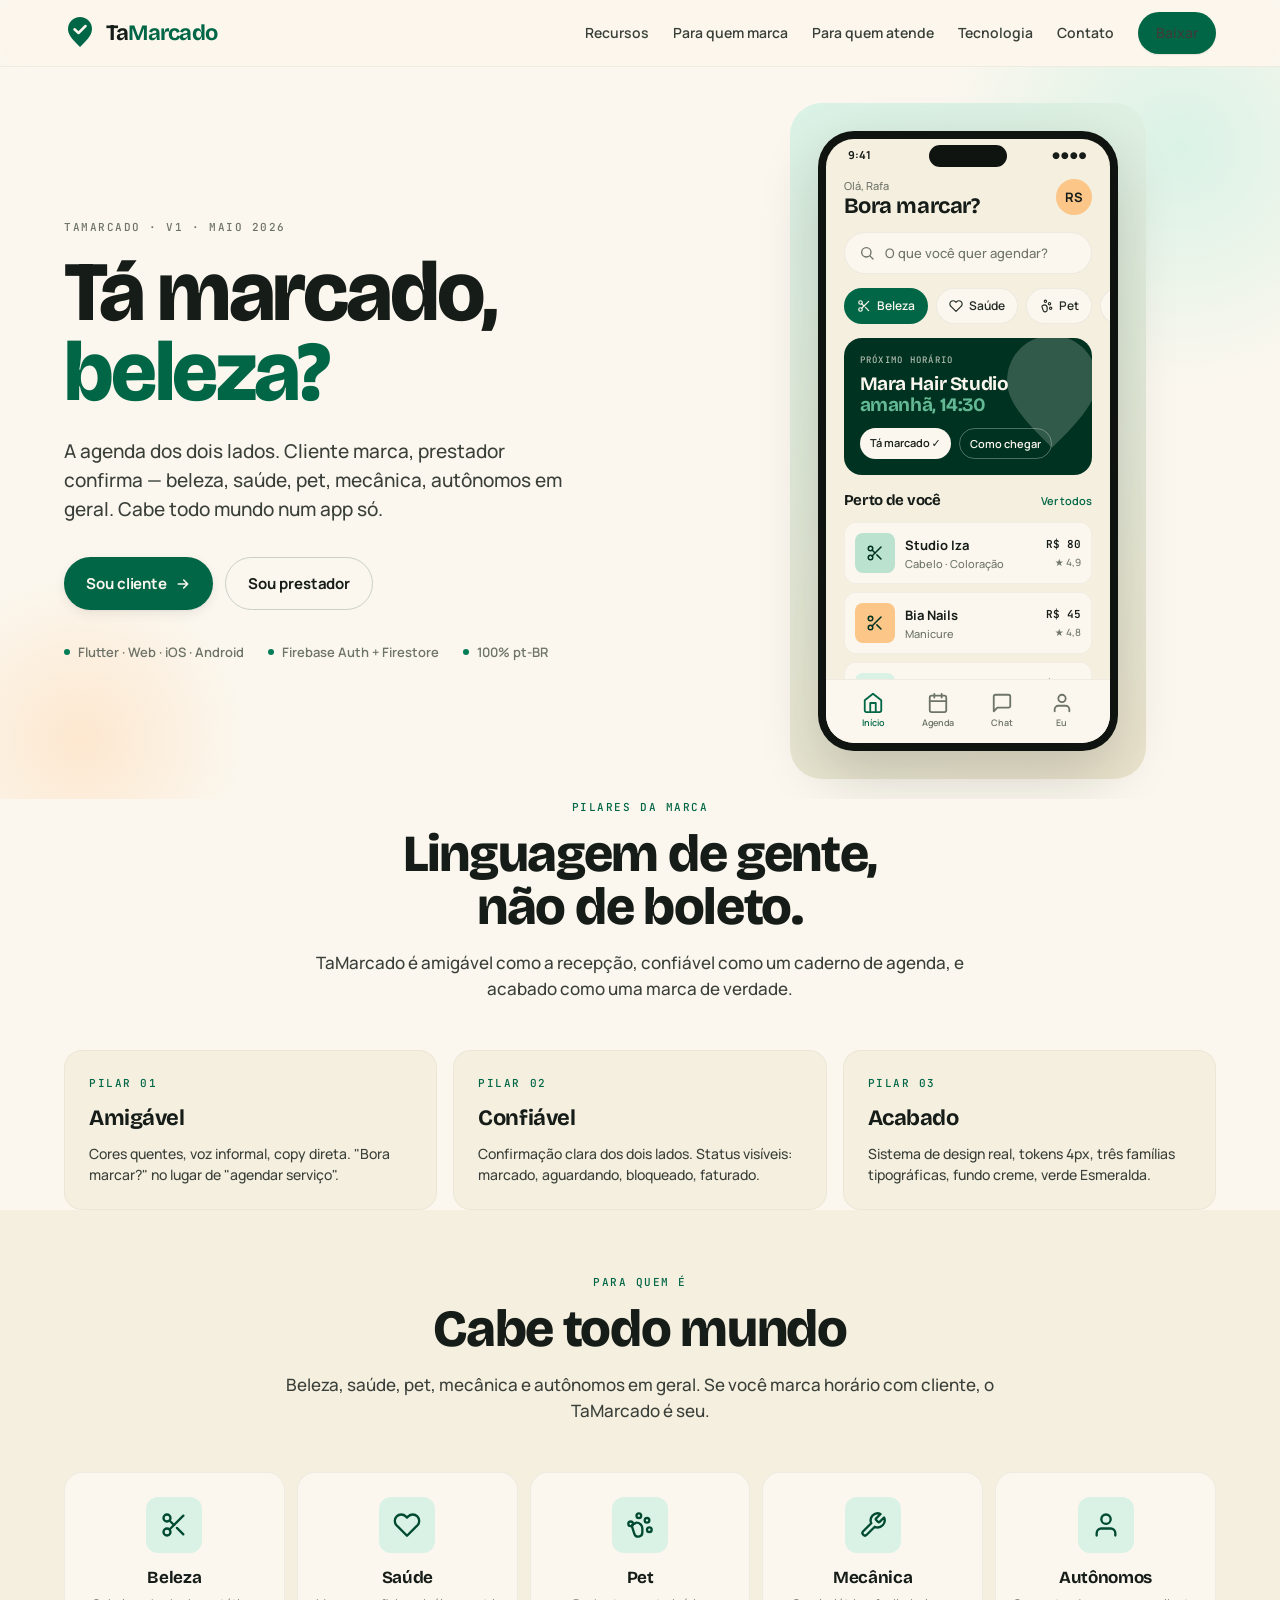
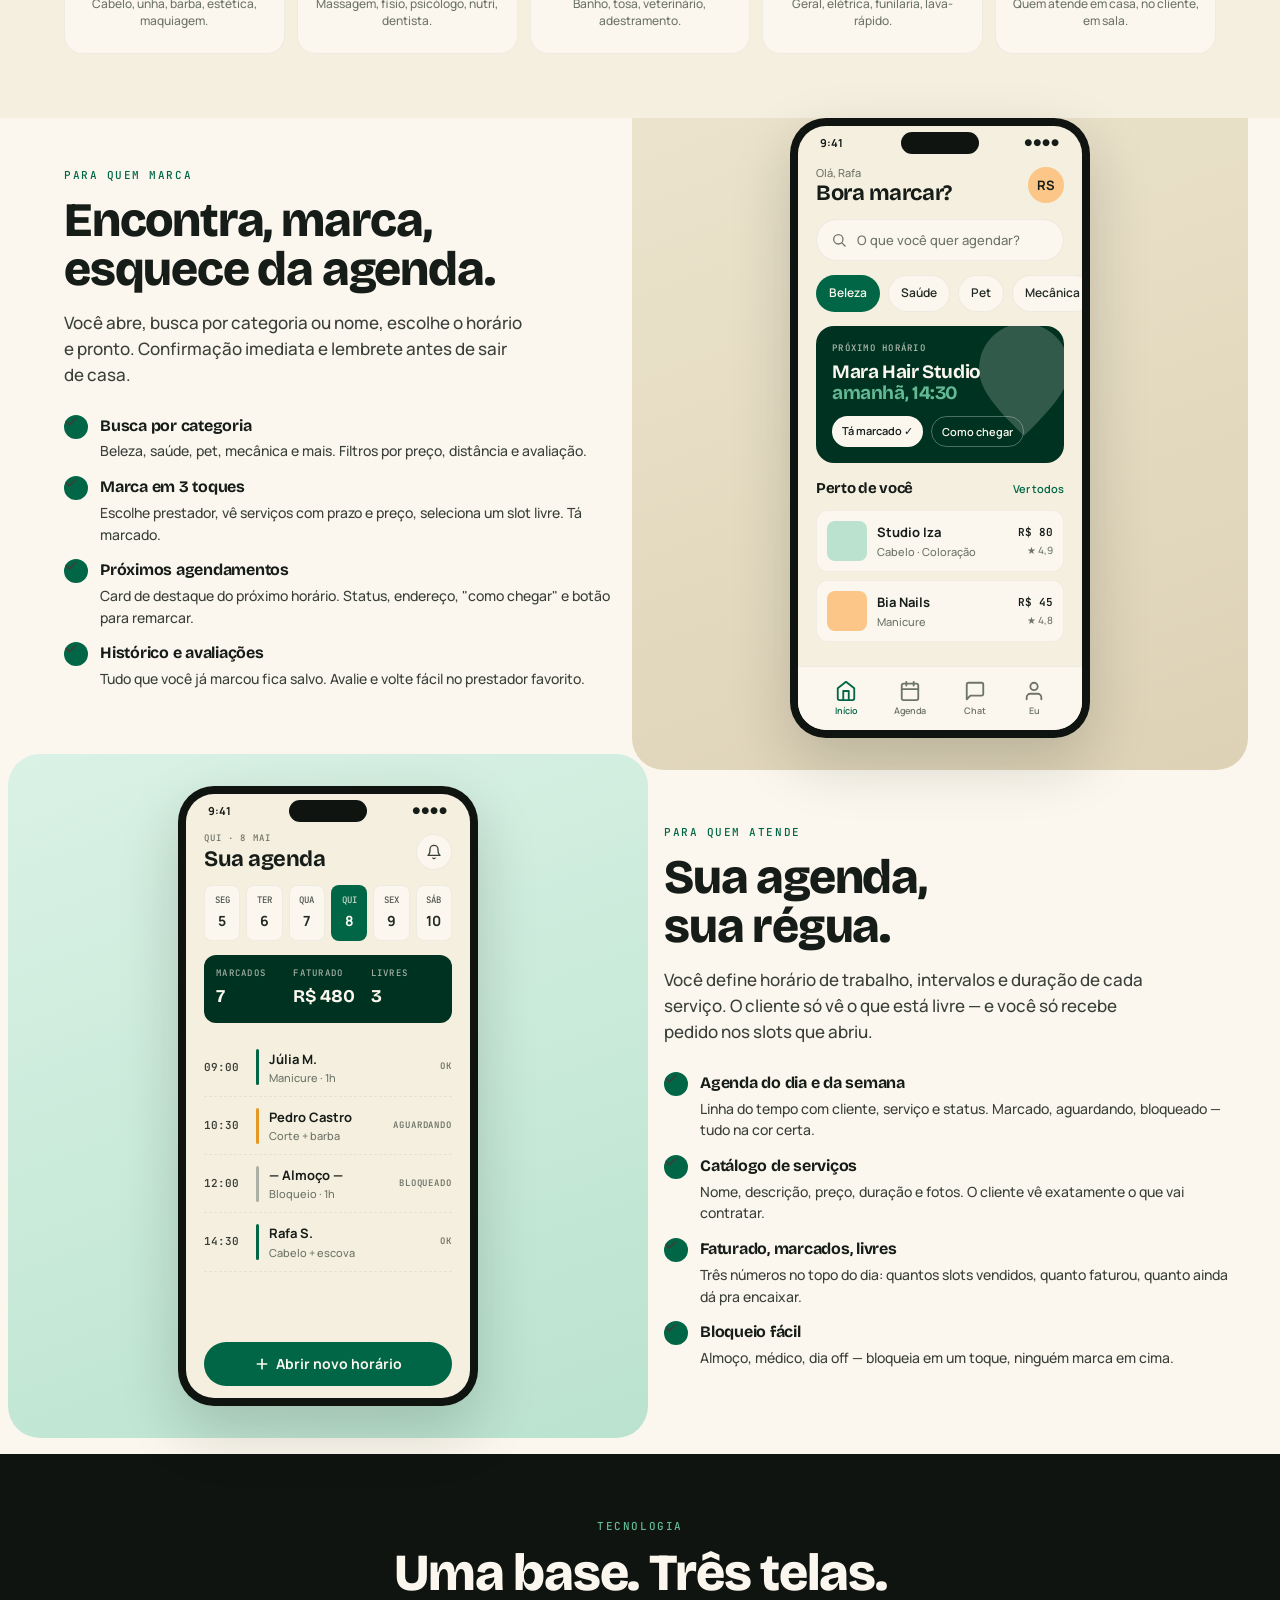
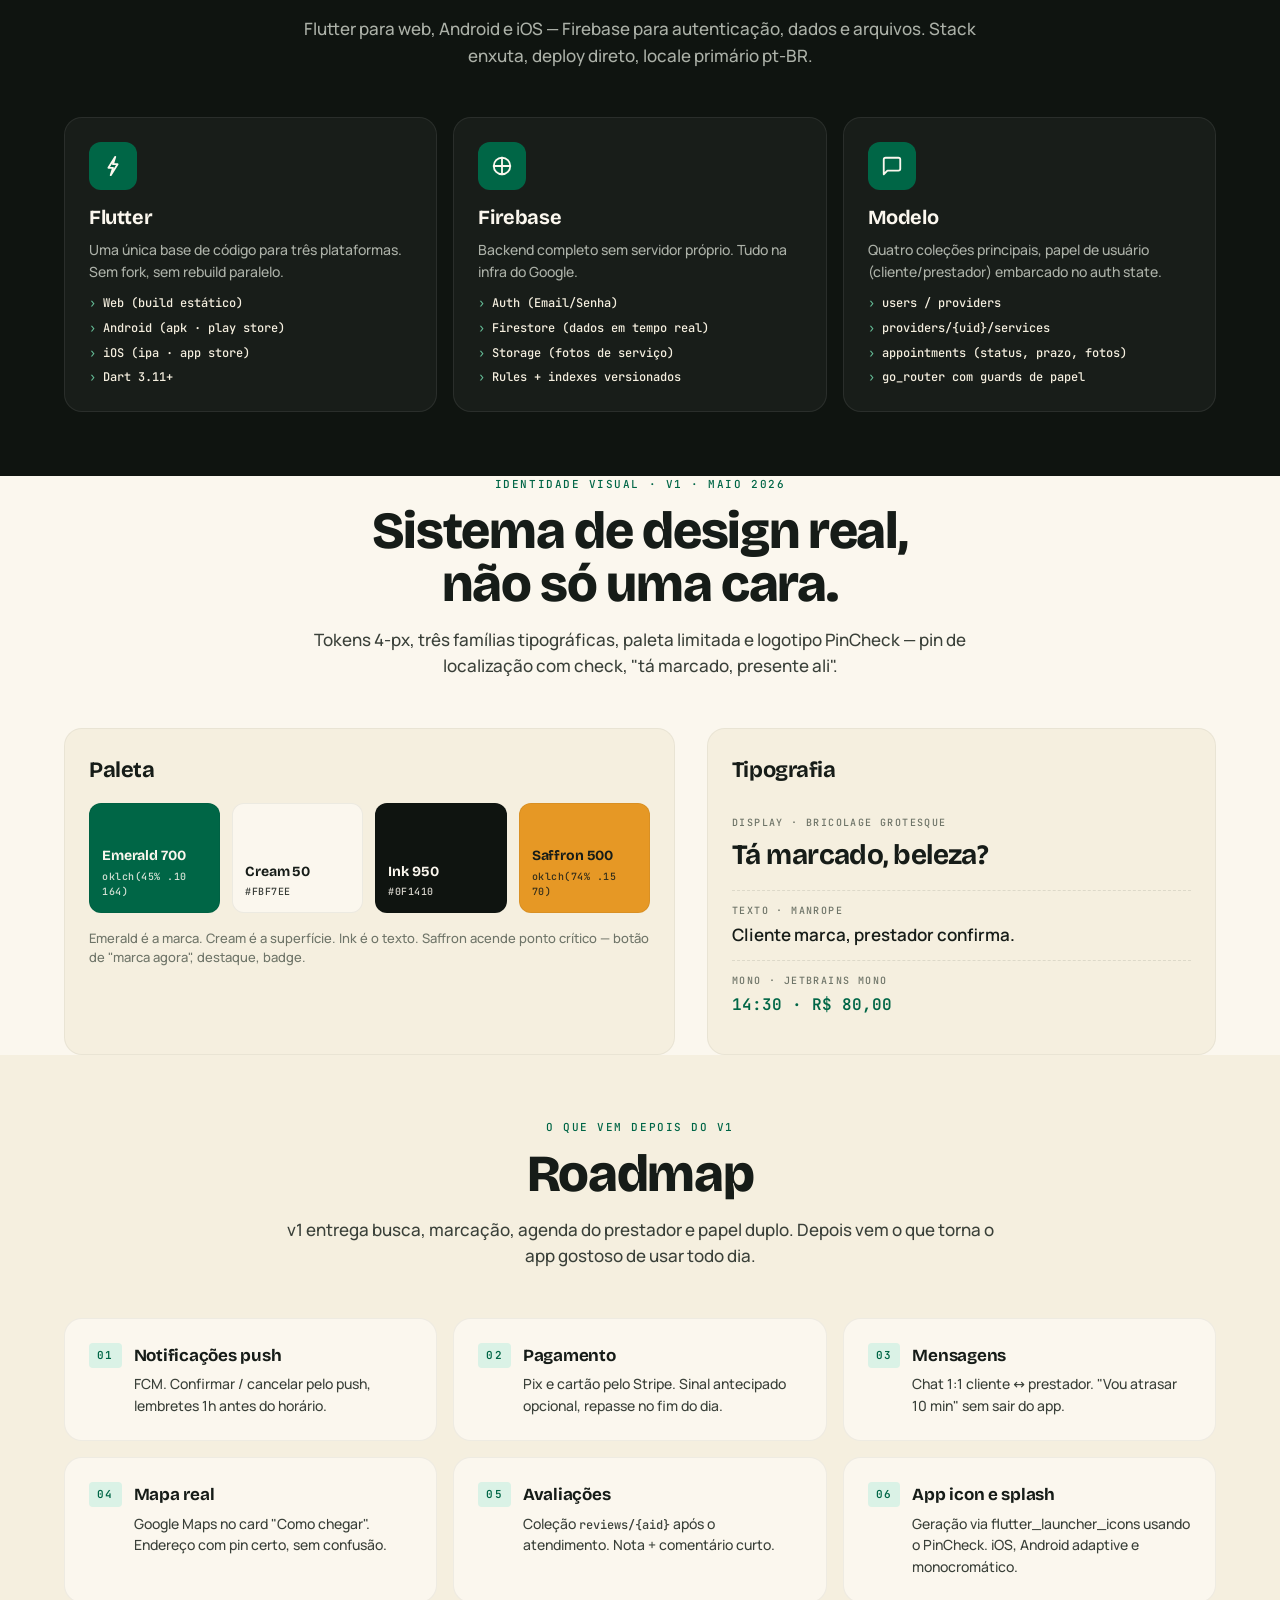
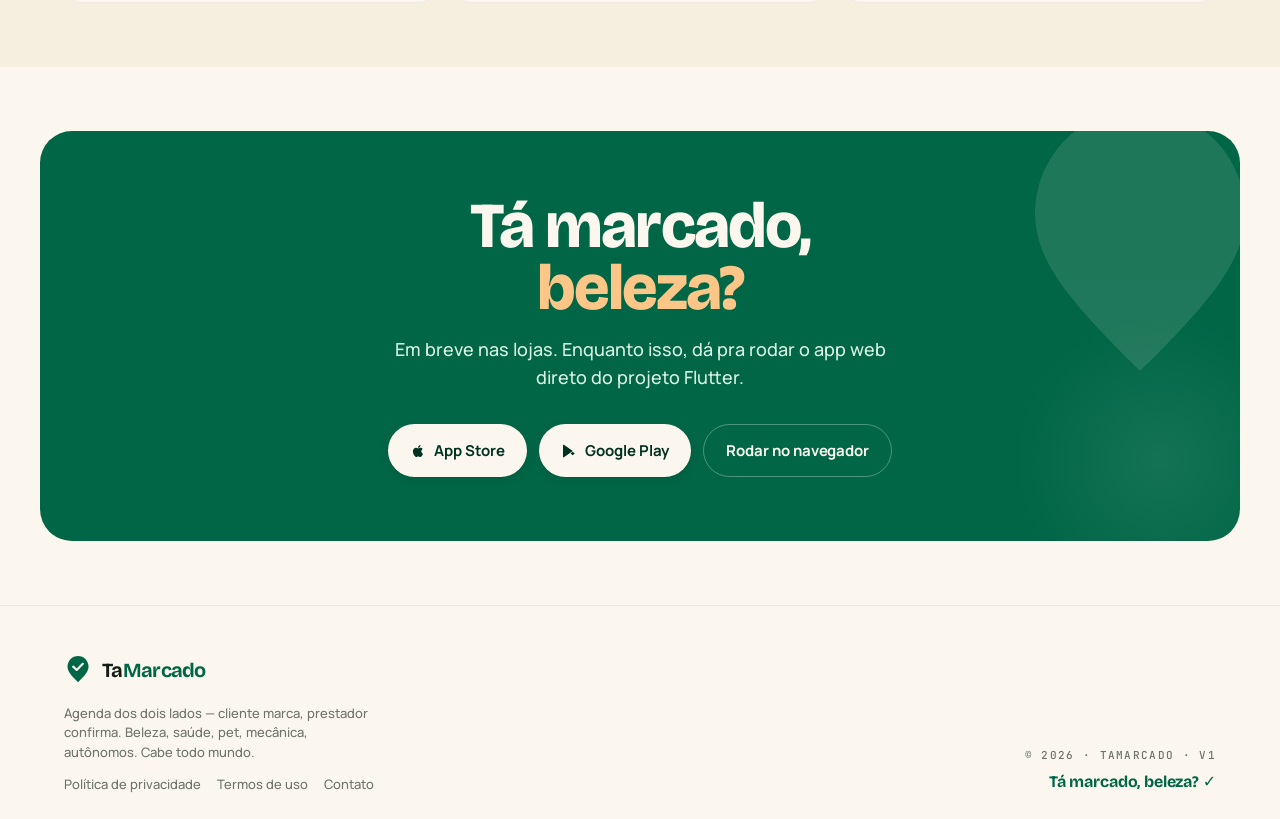
==== commit ff76646c: "adjusts" ====
--- a/index.html
+++ b/index.html
@@ -27,6 +27,7 @@
         <a href="#cliente">Para quem marca</a>
         <a href="#prestador">Para quem atende</a>
         <a href="#tecnologia">Tecnologia</a>
+        <a href="contato.html">Contato</a>
         <a href="#download" class="nav-cta">Baixar</a>
       </div>
     </div>
@@ -765,6 +766,11 @@
         <div class="footer-tag">
           Agenda dos dois lados — cliente marca, prestador confirma. Beleza, saúde, pet, mecânica, autônomos. Cabe todo mundo.
         </div>
+        <div class="footer-links">
+          <a href="privacy.html">Política de privacidade</a>
+          <a href="terms.html">Termos de uso</a>
+          <a href="contato.html">Contato</a>
+        </div>
       </div>
 
       <div style="text-align:right;">
--- a/styles.css
+++ b/styles.css
@@ -1102,3 +1102,255 @@
   margin-top: 6px;
   letter-spacing: -0.01em;
 }
+
+.footer-links {
+  display: flex;
+  gap: var(--tm-s-4);
+  flex-wrap: wrap;
+  margin-top: var(--tm-s-3);
+  font-size: 13px;
+}
+.footer-links a {
+  color: var(--tm-ink-500);
+  text-decoration: none;
+}
+.footer-links a:hover { color: var(--tm-emerald-700); }
+
+/* ────────── Legal pages (privacy / terms) ────────── */
+.legal-page {
+  max-width: 760px;
+  margin: 0 auto;
+  padding: var(--tm-s-7) var(--tm-s-5) var(--tm-s-8);
+}
+.legal-page .back-link {
+  display: inline-flex;
+  align-items: center;
+  gap: 6px;
+  color: var(--tm-emerald-700);
+  font-weight: 600;
+  font-size: 14px;
+  margin-bottom: var(--tm-s-4);
+}
+.legal-page .back-link:hover { text-decoration: underline; }
+
+.legal-page h1 {
+  font-family: var(--tm-font-display);
+  font-weight: 700;
+  font-size: clamp(32px, 5vw, 48px);
+  letter-spacing: -0.02em;
+  line-height: 1.05;
+  margin: 0 0 var(--tm-s-2);
+}
+.legal-page .updated {
+  color: var(--tm-ink-500);
+  font-family: var(--tm-font-mono);
+  font-size: 11px;
+  letter-spacing: 0.12em;
+  text-transform: uppercase;
+  margin-bottom: var(--tm-s-6);
+}
+.legal-page h2 {
+  font-family: var(--tm-font-text);
+  font-weight: 700;
+  font-size: 22px;
+  margin: var(--tm-s-7) 0 var(--tm-s-3);
+  color: var(--tm-ink-950);
+}
+.legal-page p, .legal-page li {
+  font-size: 16px;
+  color: var(--tm-ink-800);
+  line-height: 1.7;
+}
+.legal-page ul {
+  padding-left: 20px;
+  margin: var(--tm-s-2) 0 var(--tm-s-3);
+}
+.legal-page hr {
+  border: 0;
+  border-top: 1px solid var(--tm-cream-200);
+  margin: var(--tm-s-6) 0;
+}
+.legal-page a { color: var(--tm-emerald-700); font-weight: 600; }
+.legal-page a:hover { text-decoration: underline; }
+.legal-page strong { color: var(--tm-ink-950); }
+.legal-page code {
+  font-family: var(--tm-font-mono);
+  font-size: 14px;
+  background: var(--tm-cream-100);
+  padding: 1px 6px;
+  border-radius: var(--tm-radius-xs);
+}
+
+/* ────────── Contato (form + side) ────────── */
+.contact-page {
+  padding: var(--tm-s-7) 0 var(--tm-s-8);
+  max-width: 1100px;
+  margin: 0 auto;
+}
+.contact-page h1 {
+  font-family: var(--tm-font-display);
+  font-weight: 700;
+  font-size: clamp(36px, 5vw, 56px);
+  letter-spacing: -0.02em;
+  line-height: 1.05;
+  margin: 0 0 var(--tm-s-3);
+}
+.contact-page .lead {
+  color: var(--tm-ink-700);
+  font-size: 18px;
+  max-width: 640px;
+  margin: 0 0 var(--tm-s-7);
+}
+
+.contact-grid {
+  display: grid;
+  grid-template-columns: 1.4fr 1fr;
+  gap: var(--tm-s-6);
+}
+@media (max-width: 880px) {
+  .contact-grid { grid-template-columns: 1fr; }
+}
+
+.contact-card {
+  background: var(--tm-cream-50);
+  border: 1px solid var(--tm-cream-200);
+  border-radius: var(--tm-radius-lg);
+  padding: var(--tm-s-6);
+  box-shadow: var(--tm-elev-1);
+}
+
+.form-row { margin-bottom: var(--tm-s-4); }
+.form-row label {
+  display: block;
+  font-size: 13px;
+  color: var(--tm-ink-500);
+  margin-bottom: 6px;
+  font-weight: 600;
+}
+.form-row .req { color: var(--tm-saffron-600); }
+
+.form-row input,
+.form-row select,
+.form-row textarea {
+  width: 100%;
+  padding: 14px 16px;
+  border-radius: var(--tm-radius-lg);
+  border: 1px solid var(--tm-cream-300);
+  background: var(--tm-cream-50);
+  color: var(--tm-ink-950);
+  font-family: inherit;
+  font-size: 15px;
+  font-weight: 500;
+  transition: border-color 120ms ease, box-shadow 120ms ease;
+}
+.form-row input:focus,
+.form-row select:focus,
+.form-row textarea:focus {
+  outline: none;
+  border-color: var(--tm-emerald-700);
+  box-shadow: 0 0 0 3px rgba(14, 95, 58, 0.12);
+}
+.form-row textarea {
+  resize: vertical;
+  min-height: 120px;
+}
+.form-row select {
+  appearance: none;
+  background-image: url("data:image/svg+xml,%3Csvg xmlns='http://www.w3.org/2000/svg' width='12' height='8' viewBox='0 0 12 8' fill='none'%3E%3Cpath d='M1 1.5L6 6.5L11 1.5' stroke='%236E7468' stroke-width='1.5' stroke-linecap='round'/%3E%3C/svg%3E");
+  background-repeat: no-repeat;
+  background-position: right 18px center;
+  padding-right: 44px;
+}
+
+.lgpd-banner {
+  background: var(--tm-saffron-300);
+  color: var(--tm-ink-900);
+  padding: 14px 16px;
+  border-radius: var(--tm-radius-md);
+  font-size: 14px;
+  line-height: 1.5;
+}
+.lgpd-banner strong { color: var(--tm-ink-950); }
+
+.consent {
+  display: flex;
+  align-items: flex-start;
+  gap: 10px;
+  margin-bottom: var(--tm-s-5);
+  font-size: 13px;
+  color: var(--tm-ink-700);
+  line-height: 1.5;
+  cursor: pointer;
+}
+.consent input { margin-top: 2px; accent-color: var(--tm-emerald-700); }
+
+.form-actions { display: flex; }
+.form-actions .btn { width: 100%; justify-content: center; }
+
+.form-hint {
+  margin: var(--tm-s-3) 0 0;
+  font-size: 13px;
+  color: var(--tm-ink-500);
+}
+.form-hint a { color: var(--tm-emerald-700); font-weight: 600; }
+
+.success-msg {
+  margin-top: var(--tm-s-3);
+  padding: 14px 16px;
+  background: var(--tm-emerald-100);
+  color: var(--tm-emerald-800);
+  border-radius: var(--tm-radius-md);
+  font-size: 14px;
+}
+.copy-btn {
+  display: inline-block;
+  margin-left: 8px;
+  padding: 4px 10px;
+  background: var(--tm-emerald-700);
+  color: var(--tm-cream-50);
+  border-radius: var(--tm-radius-full);
+  font-family: inherit;
+  font-size: 12px;
+  font-weight: 600;
+  cursor: pointer;
+}
+.copy-btn:hover { background: var(--tm-emerald-800); }
+
+.contact-side {
+  background: var(--tm-cream-100);
+  border-radius: var(--tm-radius-lg);
+  padding: var(--tm-s-6);
+  border: 1px solid var(--tm-cream-200);
+}
+.contact-side h3 {
+  font-family: var(--tm-font-text);
+  font-weight: 700;
+  font-size: 18px;
+  margin: 0 0 var(--tm-s-3);
+  color: var(--tm-ink-950);
+}
+.contact-side p {
+  color: var(--tm-ink-700);
+  font-size: 15px;
+  line-height: 1.6;
+}
+.channel { margin-bottom: var(--tm-s-3); }
+.channel-label {
+  font-family: var(--tm-font-mono);
+  font-size: 11px;
+  letter-spacing: 0.12em;
+  text-transform: uppercase;
+  color: var(--tm-emerald-700);
+  margin-bottom: 4px;
+}
+.channel a {
+  color: var(--tm-ink-950);
+  font-weight: 600;
+  word-break: break-word;
+}
+.channel a:hover { color: var(--tm-emerald-700); text-decoration: underline; }
+.contact-side hr {
+  border: 0;
+  border-top: 1px solid var(--tm-cream-300);
+  margin: var(--tm-s-4) 0;
+}
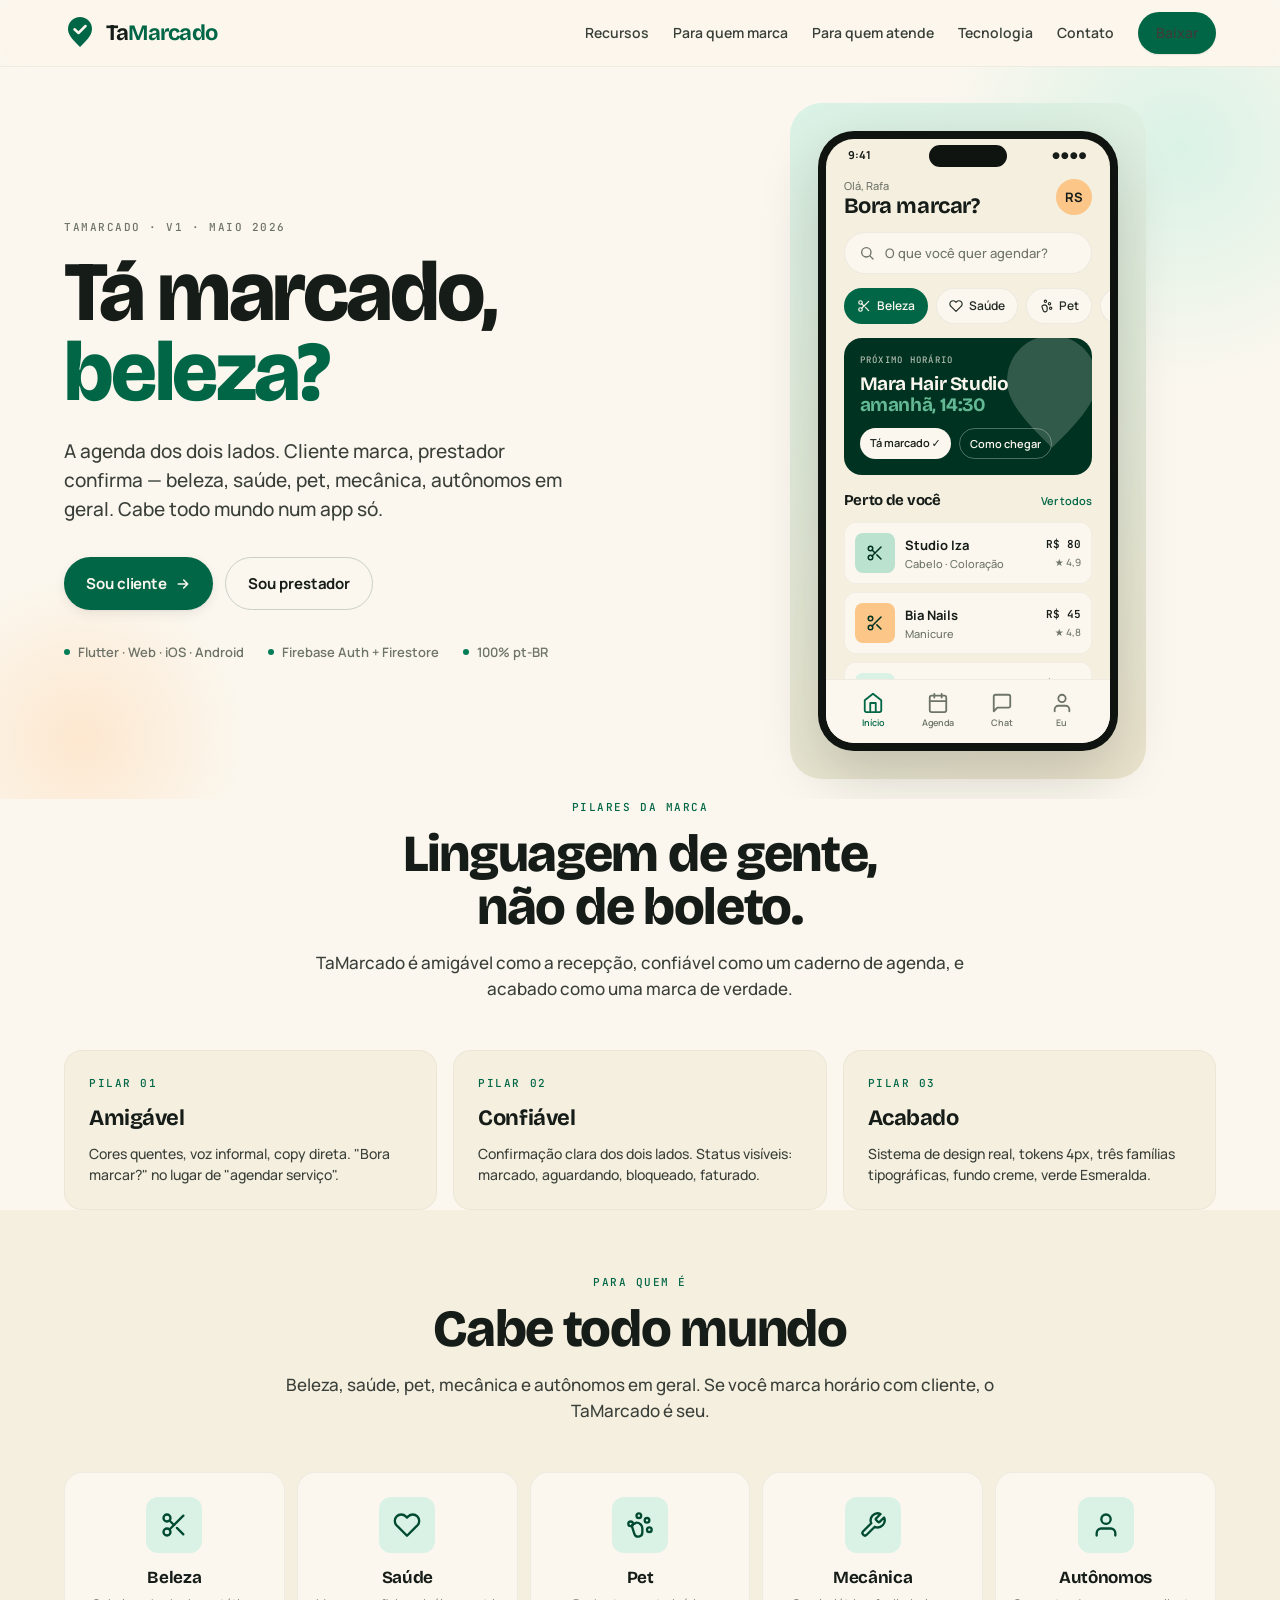
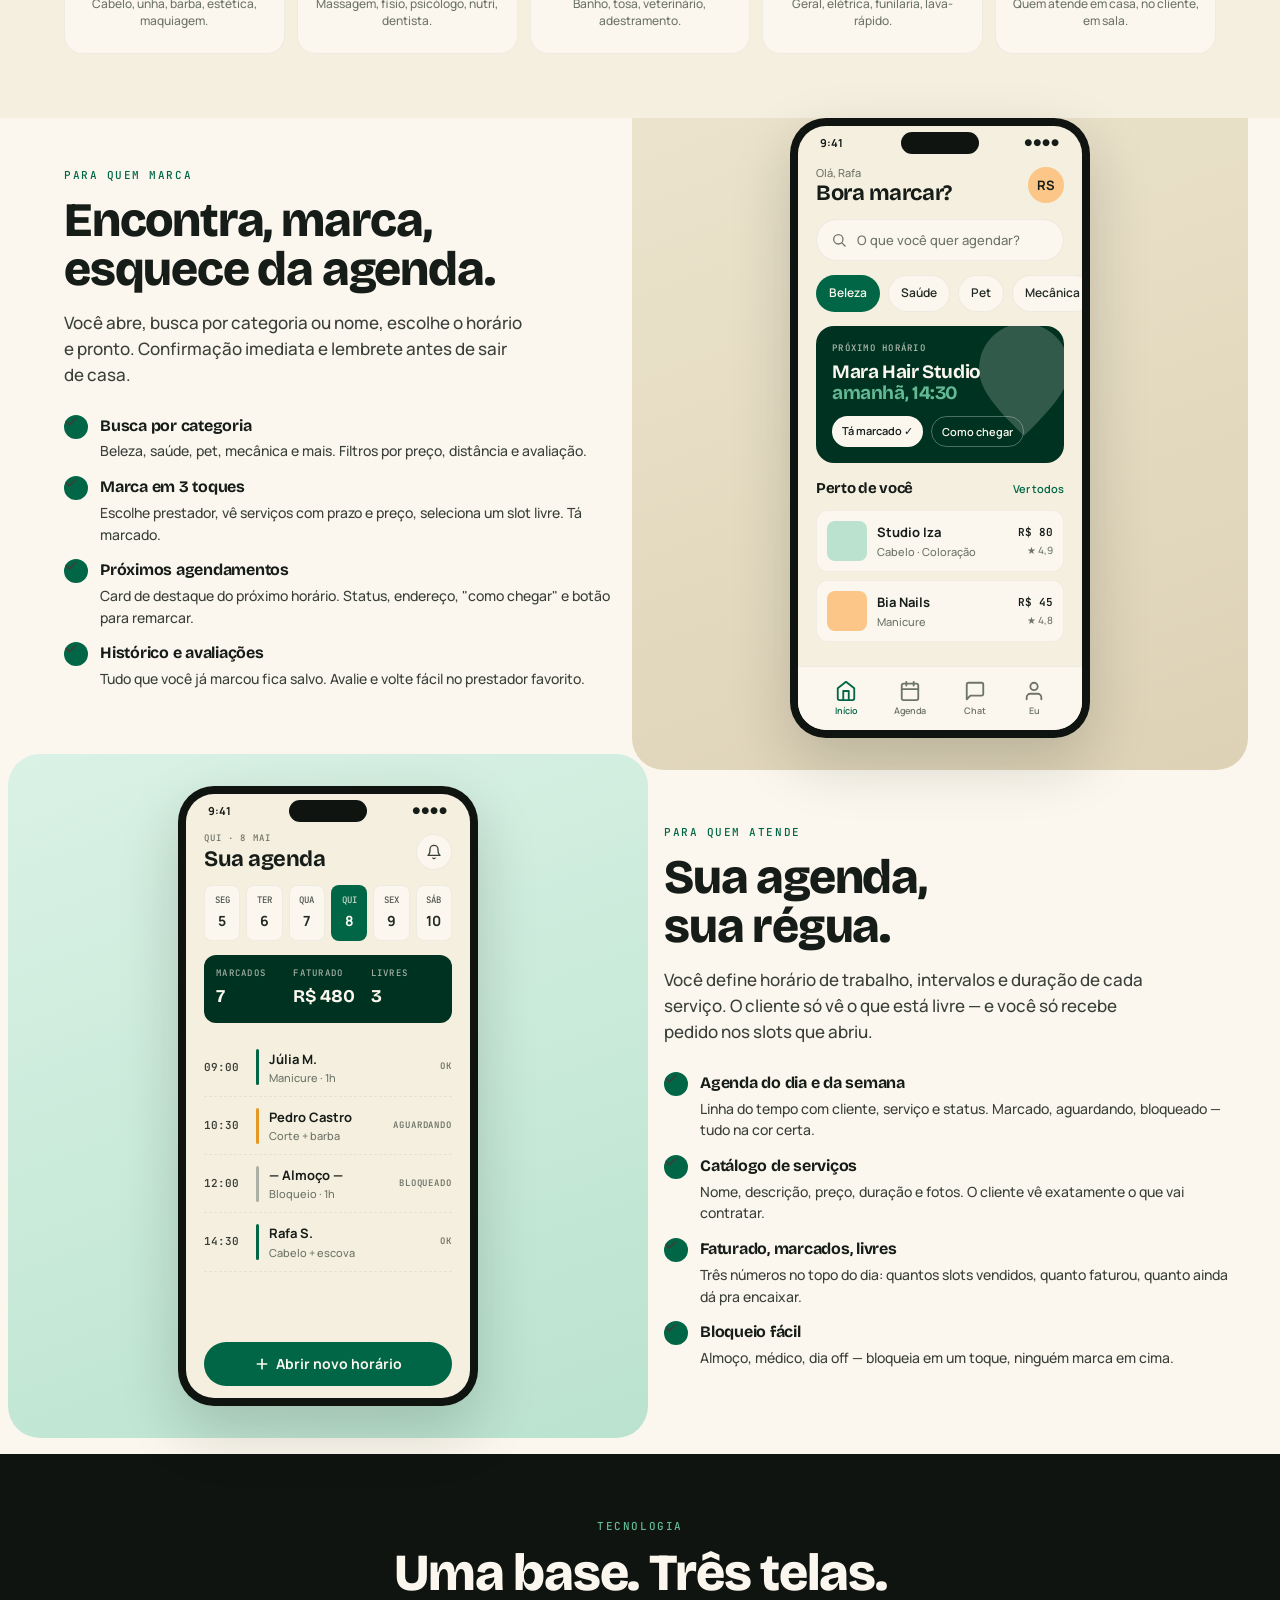
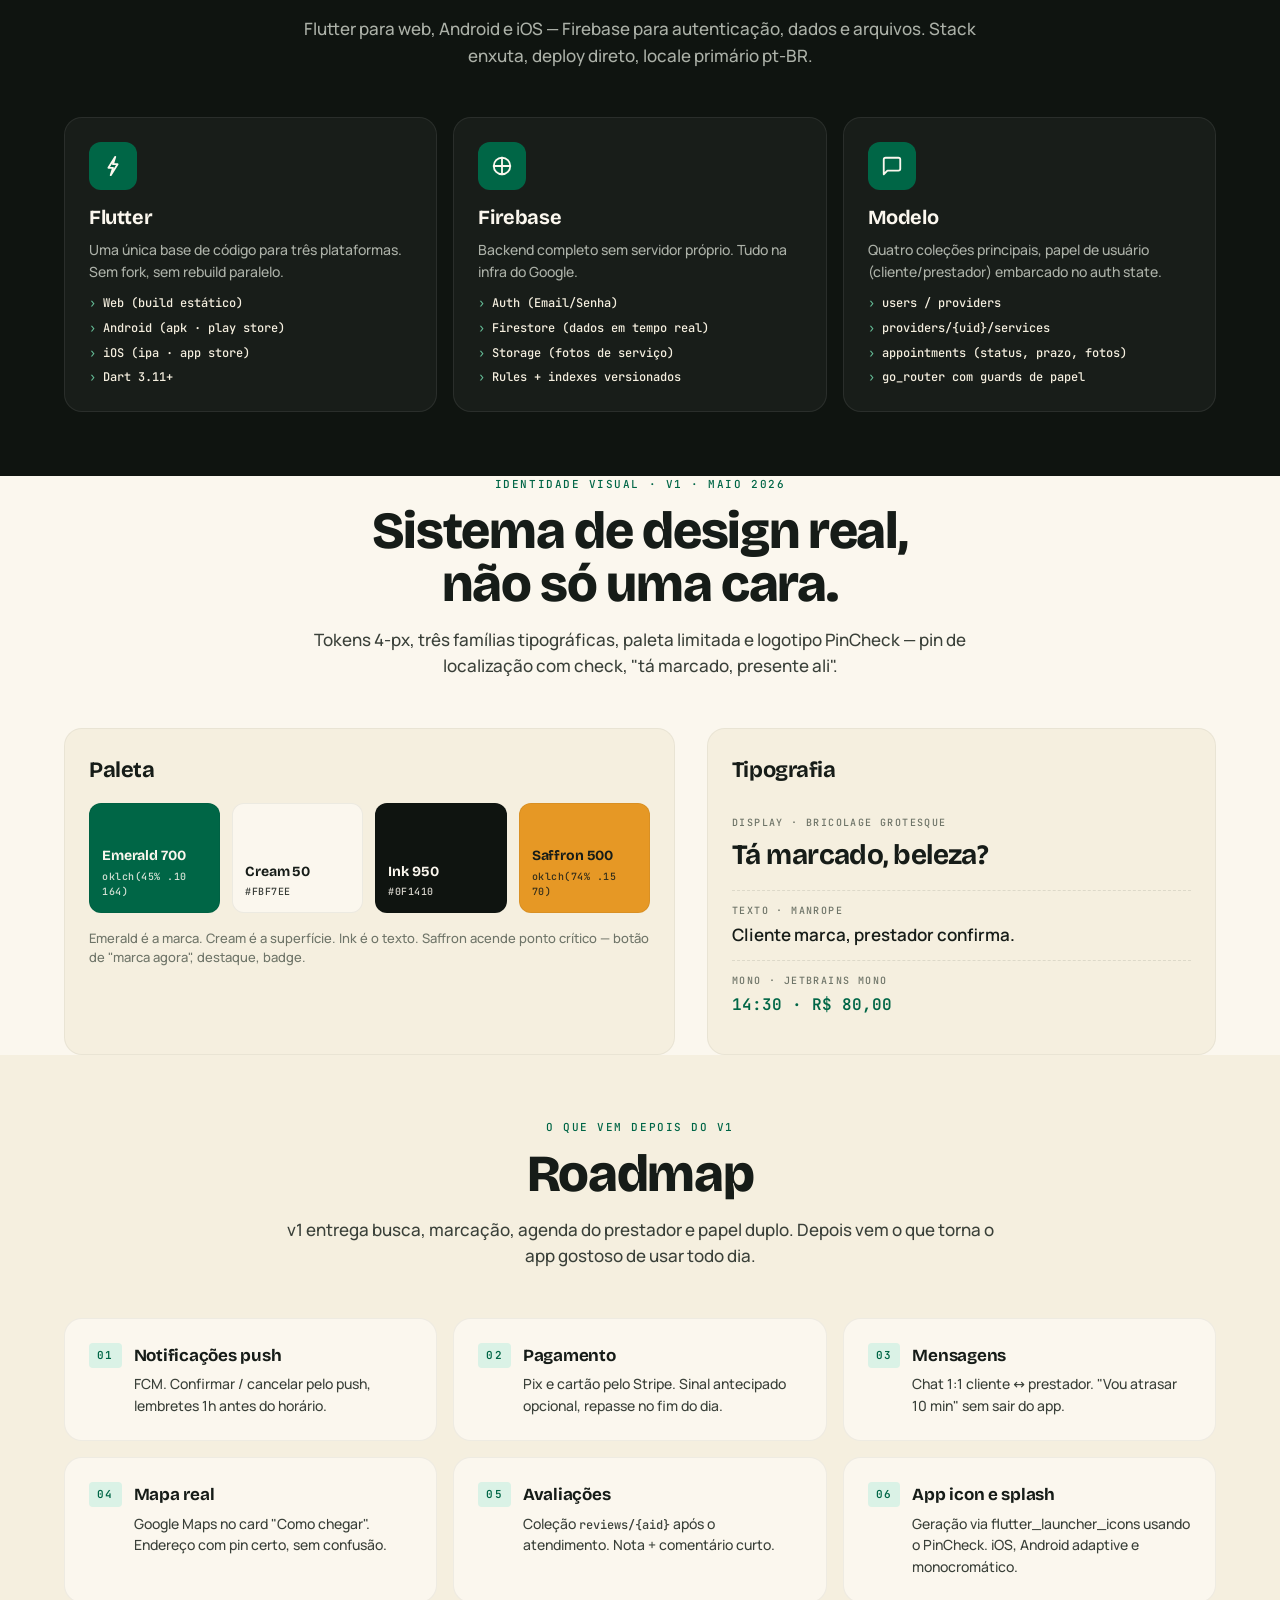
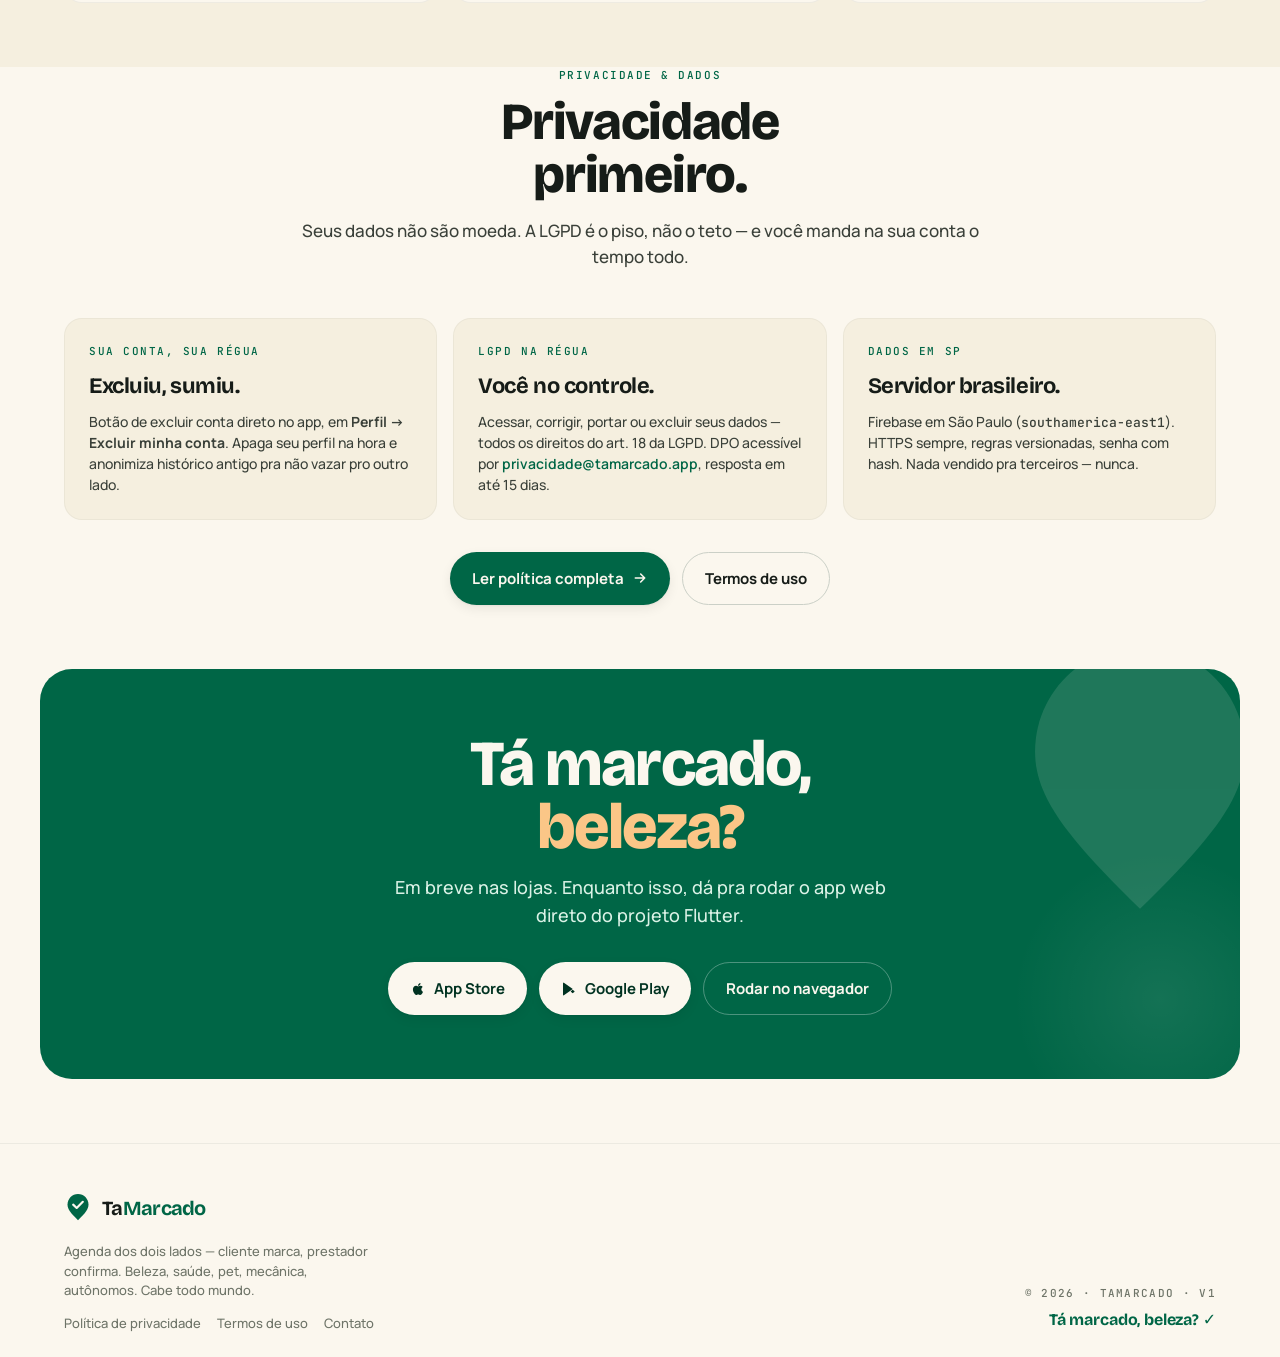
==== commit 5198a932: "landing page" ====
--- a/index.html
+++ b/index.html
@@ -723,6 +723,41 @@
     </div>
   </section>
 
+  <!-- ─────────── PRIVACIDADE ─────────── -->
+  <section id="privacidade" class="container">
+    <div class="section-head">
+      <div class="tm-cap">Privacidade & dados</div>
+      <h2>Privacidade<br/><span class="accent">primeiro.</span></h2>
+      <p>Seus dados não são moeda. A LGPD é o piso, não o teto — e você manda na sua conta o tempo todo.</p>
+    </div>
+
+    <div class="pillars">
+      <div class="pillar">
+        <div class="tm-cap">Sua conta, sua régua</div>
+        <h3>Excluiu, sumiu.</h3>
+        <p>Botão de excluir conta direto no app, em <strong>Perfil → Excluir minha conta</strong>. Apaga seu perfil na hora e anonimiza histórico antigo pra não vazar pro outro lado.</p>
+      </div>
+      <div class="pillar">
+        <div class="tm-cap">LGPD na régua</div>
+        <h3>Você no controle.</h3>
+        <p>Acessar, corrigir, portar ou excluir seus dados — todos os direitos do art. 18 da LGPD. DPO acessível por <a href="mailto:privacidade@tamarcado.app" style="color:var(--tm-emerald-700);font-weight:600;">privacidade@tamarcado.app</a>, resposta em até 15 dias.</p>
+      </div>
+      <div class="pillar">
+        <div class="tm-cap">Dados em SP</div>
+        <h3>Servidor brasileiro.</h3>
+        <p>Firebase em São Paulo (<span class="tm-mono" style="font-size:13px;">southamerica-east1</span>). HTTPS sempre, regras versionadas, senha com hash. Nada vendido pra terceiros — nunca.</p>
+      </div>
+    </div>
+
+    <div style="margin-top: var(--tm-s-6); display: flex; gap: var(--tm-s-3); justify-content: center; flex-wrap: wrap;">
+      <a href="privacy.html" class="btn btn-primary">
+        Ler política completa
+        <svg width="16" height="16" viewBox="0 0 24 24" fill="none" stroke="currentColor" stroke-width="2.4" stroke-linecap="round" stroke-linejoin="round" aria-hidden="true"><path d="M5 12h14M13 6l6 6-6 6"/></svg>
+      </a>
+      <a href="terms.html" class="btn btn-secondary">Termos de uso</a>
+    </div>
+  </section>
+
   <!-- ─────────── CTA FINAL ─────────── -->
   <section id="download" class="container section-cta">
     <div class="cta-card">
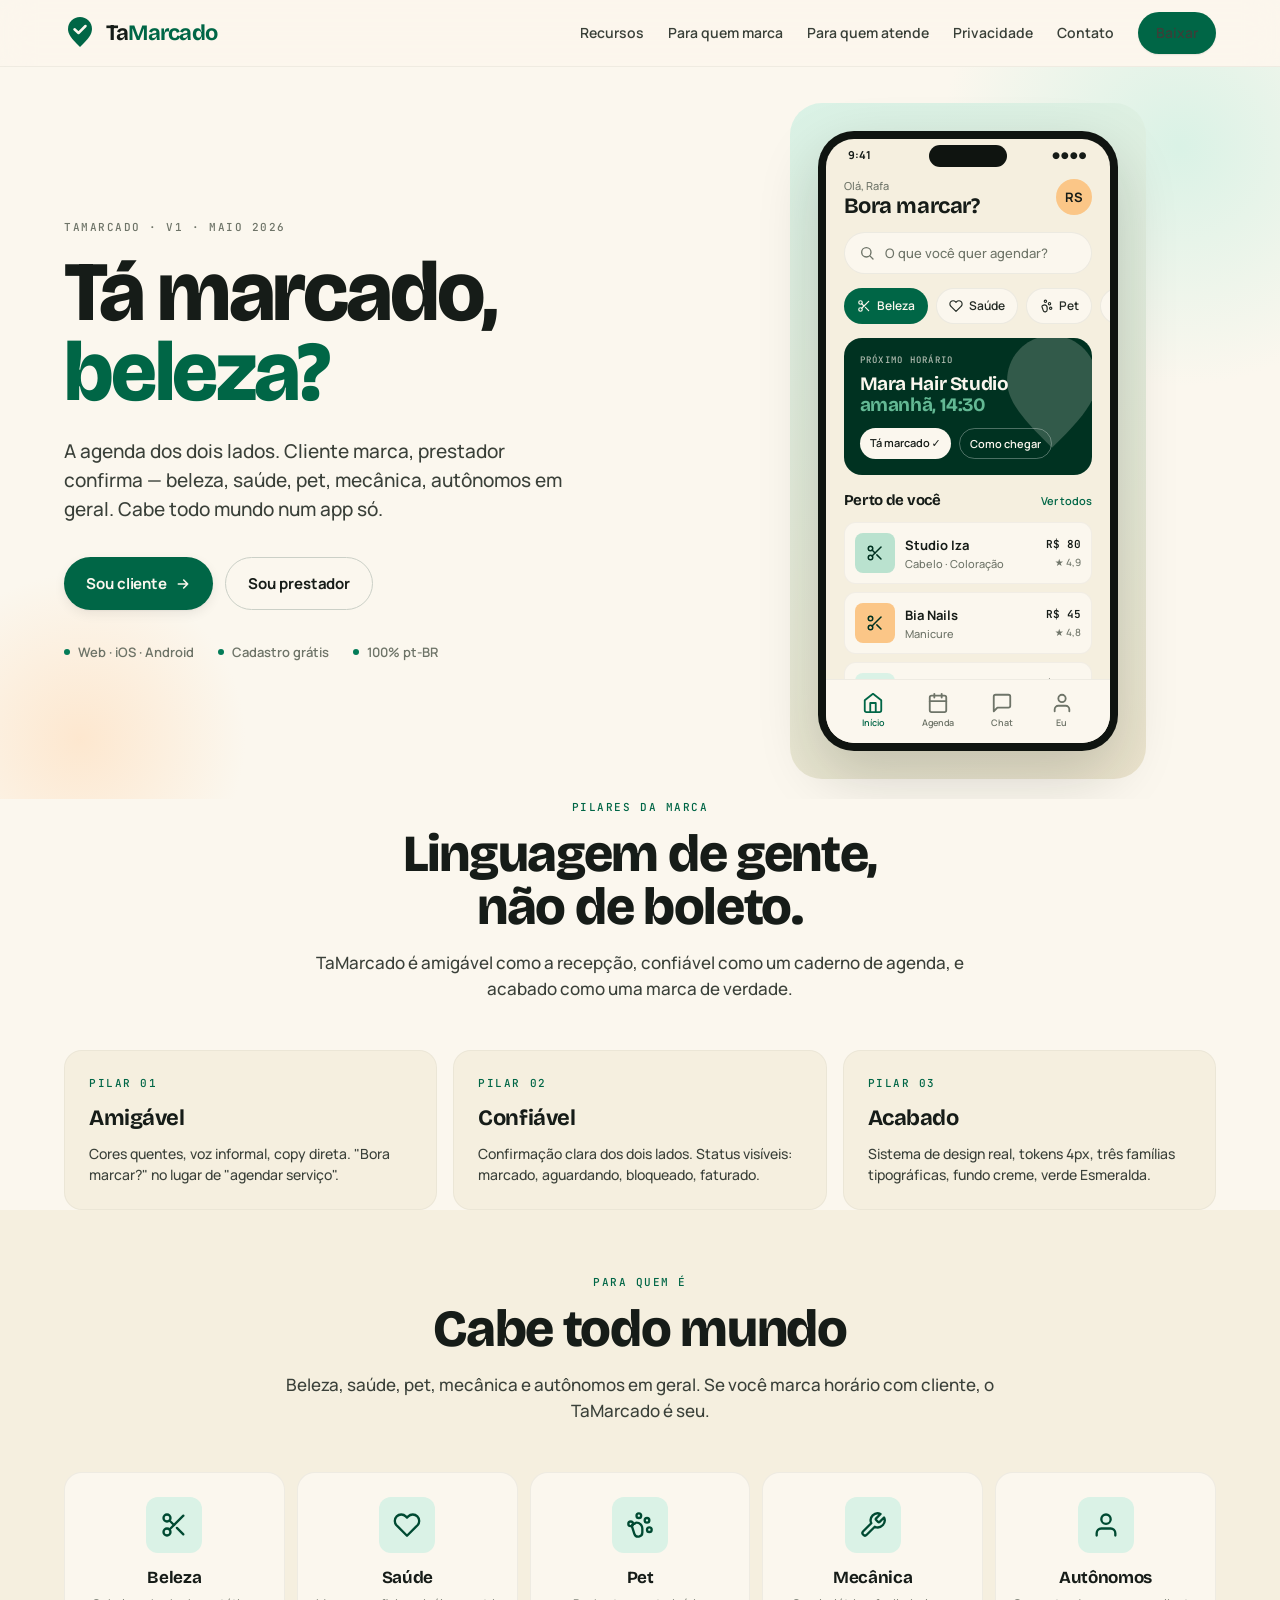
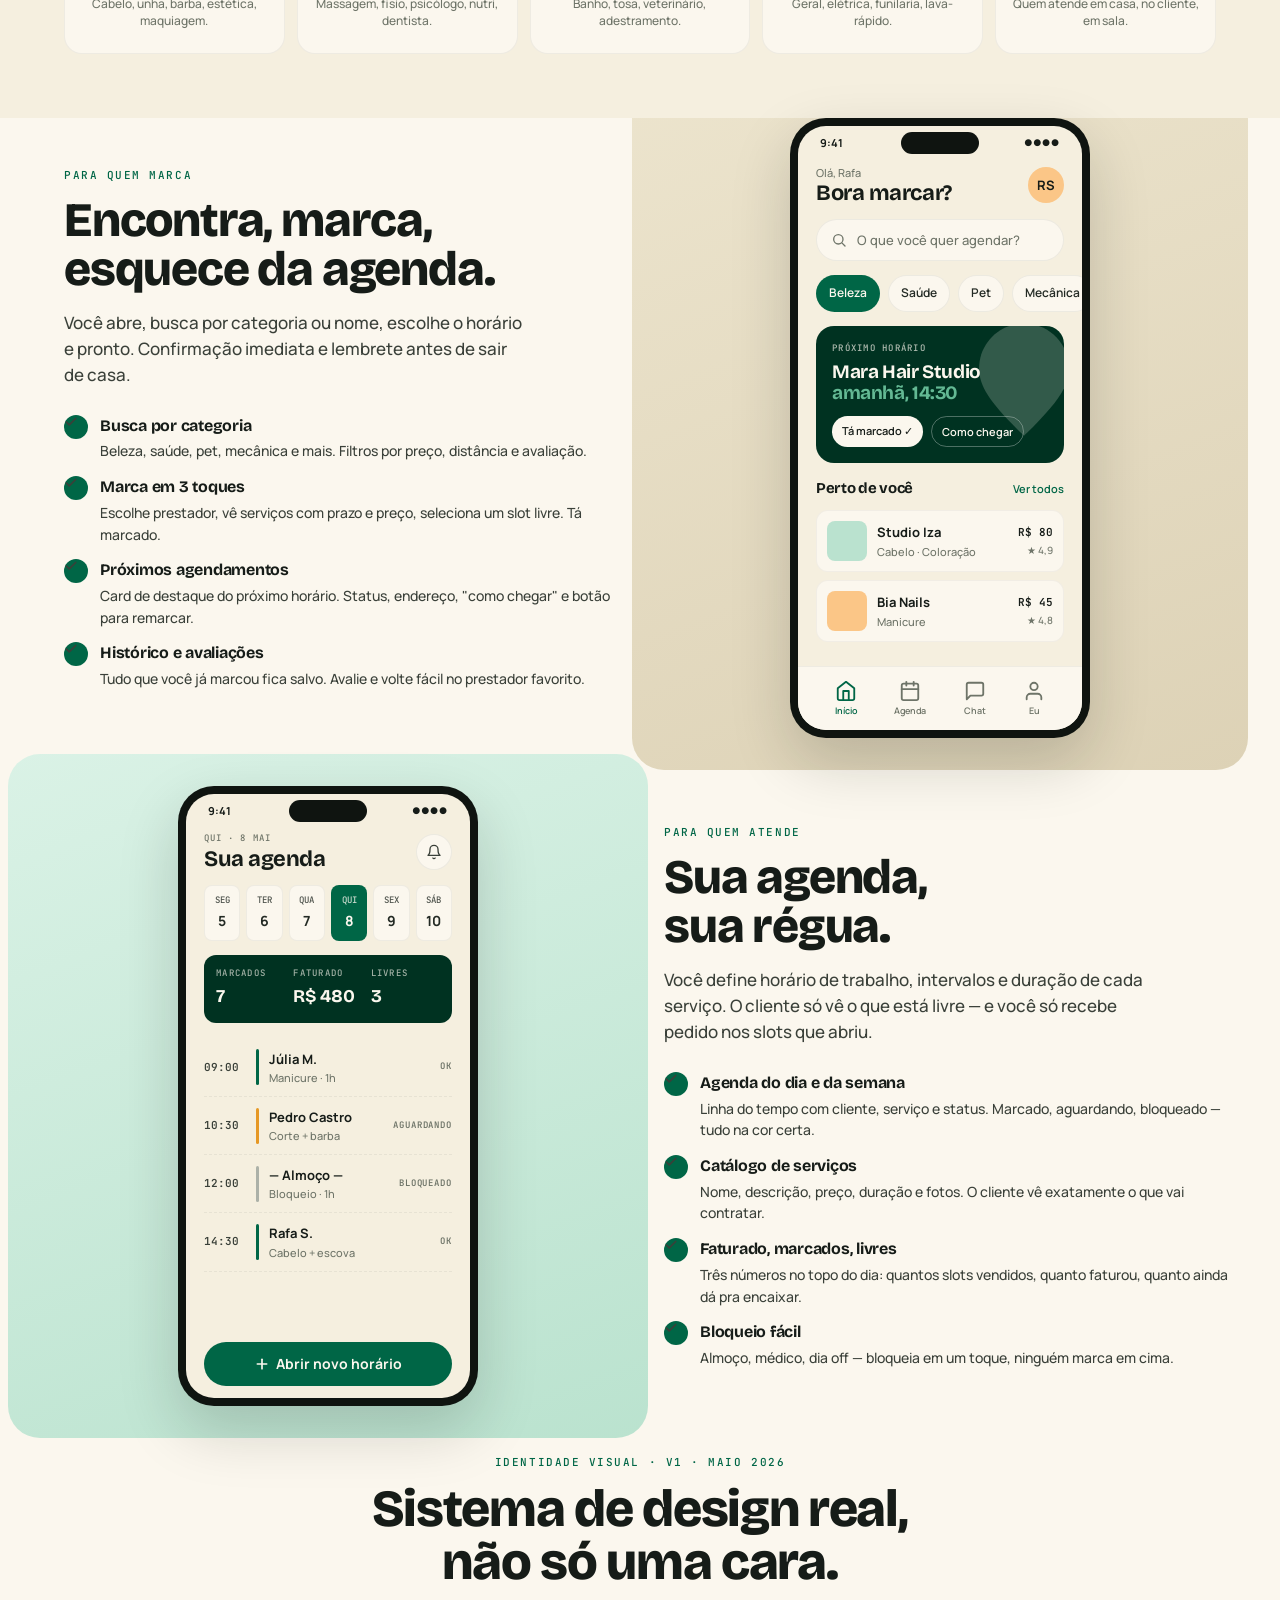
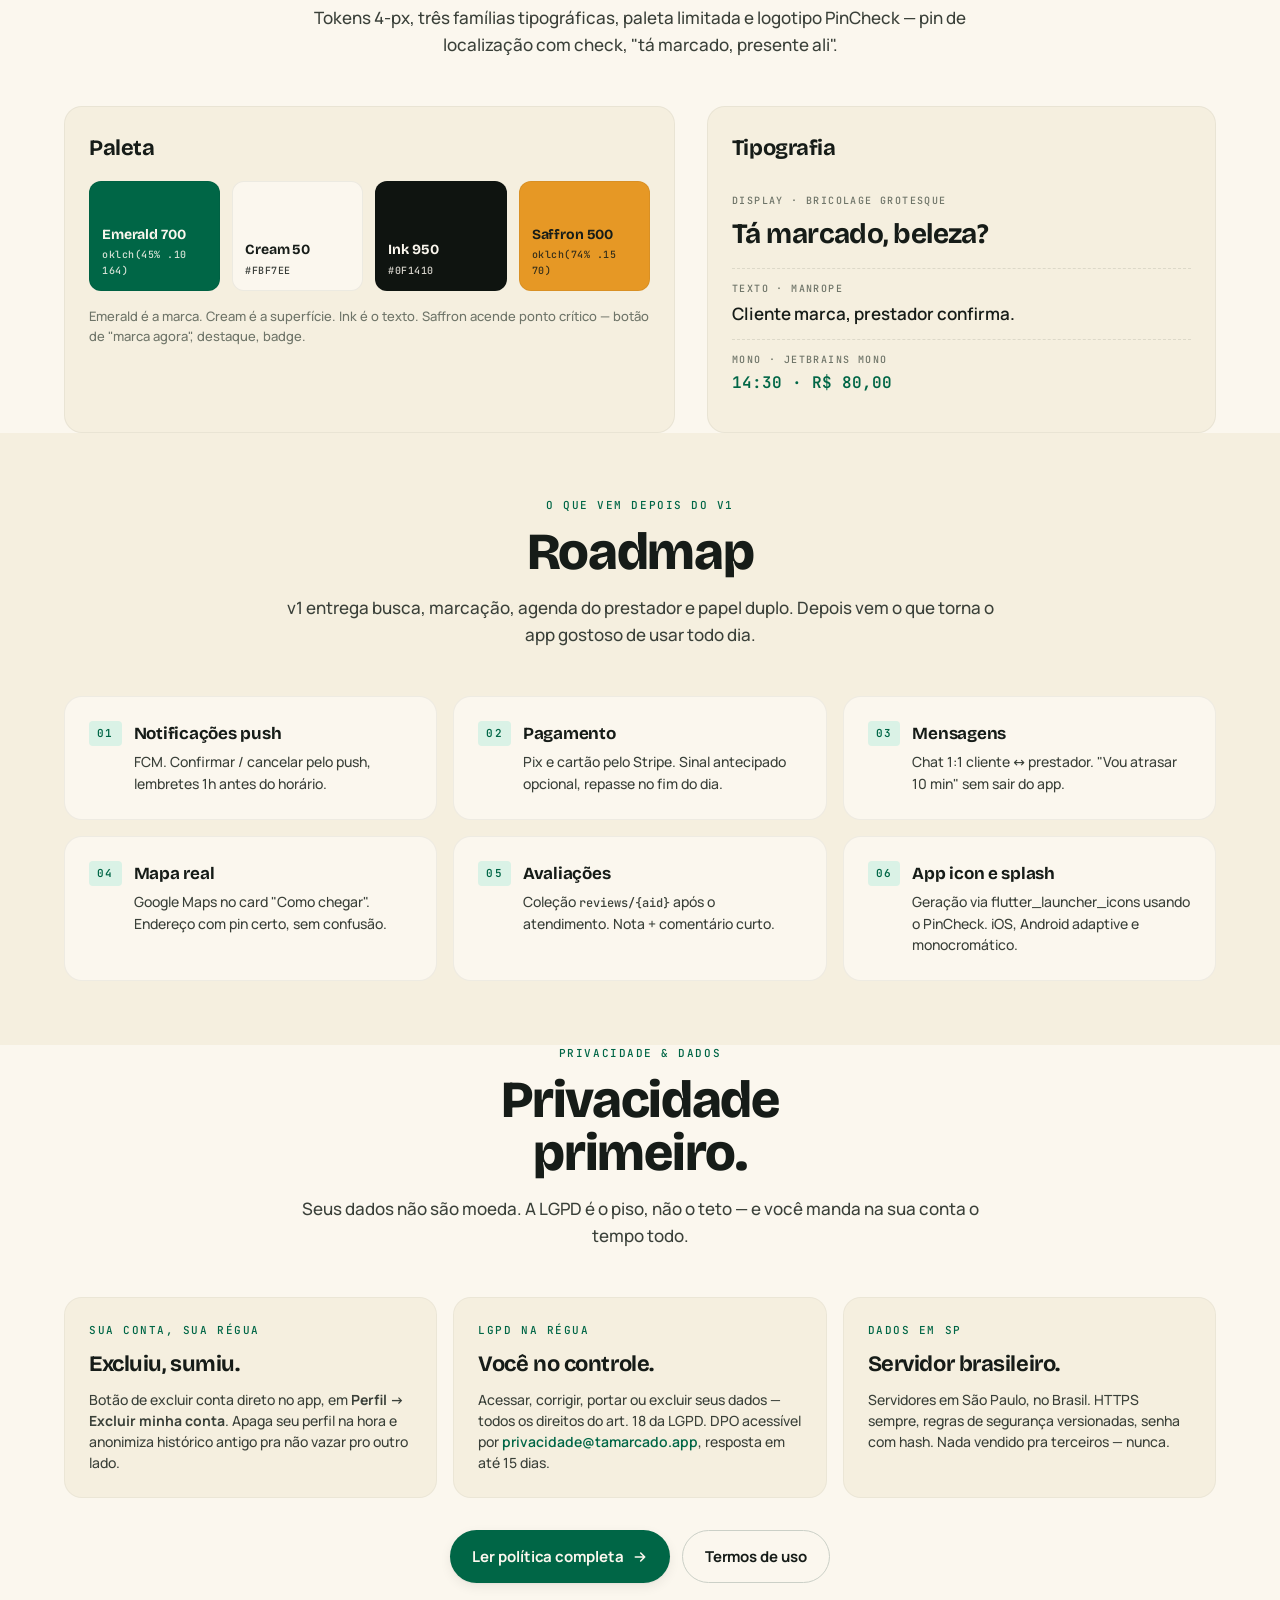
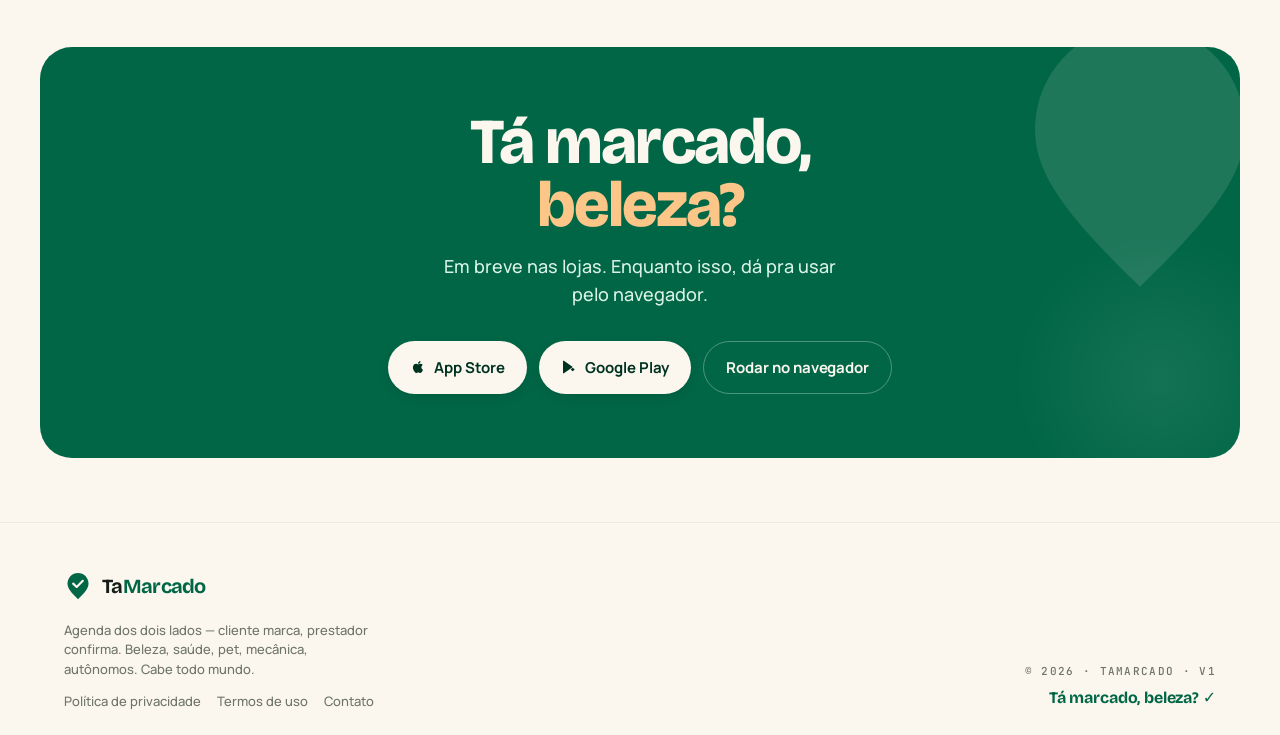
==== commit 63c62f3a: "landing page adjust remove data info firebase and flutter" ====
--- a/index.html
+++ b/index.html
@@ -26,7 +26,7 @@
         <a href="#recursos">Recursos</a>
         <a href="#cliente">Para quem marca</a>
         <a href="#prestador">Para quem atende</a>
-        <a href="#tecnologia">Tecnologia</a>
+        <a href="#privacidade">Privacidade</a>
         <a href="contato.html">Contato</a>
         <a href="#download" class="nav-cta">Baixar</a>
       </div>
@@ -56,8 +56,8 @@
           </a>
         </div>
         <div class="hero-meta">
-          <div class="item"><span class="dot"></span> Flutter · Web · iOS · Android</div>
-          <div class="item"><span class="dot"></span> Firebase Auth + Firestore</div>
+          <div class="item"><span class="dot"></span> Web · iOS · Android</div>
+          <div class="item"><span class="dot"></span> Cadastro grátis</div>
           <div class="item"><span class="dot"></span> 100% pt-BR</div>
         </div>
       </div>
@@ -560,61 +560,6 @@
     </div>
   </section>
 
-  <!-- ─────────── STACK ─────────── -->
-  <section id="tecnologia" class="section-stack">
-    <div class="container">
-      <div class="section-head">
-        <div class="tm-cap">Tecnologia</div>
-        <h2>Uma base. Três telas.</h2>
-        <p>Flutter para web, Android e iOS — Firebase para autenticação, dados e arquivos. Stack enxuta, deploy direto, locale primário pt-BR.</p>
-      </div>
-
-      <div class="stack-grid">
-        <div class="stack-card">
-          <div class="ic">
-            <svg width="22" height="22" viewBox="0 0 24 24" fill="none" stroke="currentColor" stroke-width="2" stroke-linecap="round" stroke-linejoin="round"><polygon points="14.5 2 7 14 12 14 9.5 22 17 10 12 10 14.5 2"/></svg>
-          </div>
-          <h3>Flutter</h3>
-          <p>Uma única base de código para três plataformas. Sem fork, sem rebuild paralelo.</p>
-          <ul>
-            <li>Web (build estático)</li>
-            <li>Android (apk · play store)</li>
-            <li>iOS (ipa · app store)</li>
-            <li>Dart 3.11+</li>
-          </ul>
-        </div>
-
-        <div class="stack-card">
-          <div class="ic">
-            <svg width="22" height="22" viewBox="0 0 24 24" fill="none" stroke="currentColor" stroke-width="2" stroke-linecap="round" stroke-linejoin="round"><path d="M3 12a9 9 0 0 0 18 0 9 9 0 0 0-18 0Z"/><path d="M12 3v18"/><path d="M3 12h18"/></svg>
-          </div>
-          <h3>Firebase</h3>
-          <p>Backend completo sem servidor próprio. Tudo na infra do Google.</p>
-          <ul>
-            <li>Auth (Email/Senha)</li>
-            <li>Firestore (dados em tempo real)</li>
-            <li>Storage (fotos de serviço)</li>
-            <li>Rules + indexes versionados</li>
-          </ul>
-        </div>
-
-        <div class="stack-card">
-          <div class="ic">
-            <svg width="22" height="22" viewBox="0 0 24 24" fill="none" stroke="currentColor" stroke-width="2" stroke-linecap="round" stroke-linejoin="round"><path d="M21 15a2 2 0 0 1-2 2H7l-4 4V5a2 2 0 0 1 2-2h14a2 2 0 0 1 2 2z"/></svg>
-          </div>
-          <h3>Modelo</h3>
-          <p>Quatro coleções principais, papel de usuário (cliente/prestador) embarcado no auth state.</p>
-          <ul>
-            <li>users / providers</li>
-            <li>providers/{uid}/services</li>
-            <li>appointments (status, prazo, fotos)</li>
-            <li>go_router com guards de papel</li>
-          </ul>
-        </div>
-      </div>
-    </div>
-  </section>
-
   <!-- ─────────── IDENTIDADE ─────────── -->
   <section class="container">
     <div class="section-head">
@@ -745,7 +690,7 @@
       <div class="pillar">
         <div class="tm-cap">Dados em SP</div>
         <h3>Servidor brasileiro.</h3>
-        <p>Firebase em São Paulo (<span class="tm-mono" style="font-size:13px;">southamerica-east1</span>). HTTPS sempre, regras versionadas, senha com hash. Nada vendido pra terceiros — nunca.</p>
+        <p>Servidores em São Paulo, no Brasil. HTTPS sempre, regras de segurança versionadas, senha com hash. Nada vendido pra terceiros — nunca.</p>
       </div>
     </div>
 
@@ -770,7 +715,7 @@
         Tá marcado,<br/>
         <span class="accent">beleza?</span>
       </h2>
-      <p>Em breve nas lojas. Enquanto isso, dá pra rodar o app web direto do projeto Flutter.</p>
+      <p>Em breve nas lojas. Enquanto isso, dá pra usar pelo navegador.</p>
       <div class="cta-buttons">
         <a href="#" class="btn btn-primary">
           <svg width="16" height="16" viewBox="0 0 24 24" fill="currentColor" aria-hidden="true"><path d="M17.05 20.28c-.98.95-2.05.8-3.08.35-1.09-.46-2.09-.48-3.24 0-1.44.62-2.2.44-3.06-.35C2.79 15.25 3.51 7.59 9.05 7.31c1.35.07 2.29.74 3.08.8 1.18-.24 2.31-.93 3.57-.84 1.51.12 2.65.72 3.4 1.8-3.12 1.87-2.38 5.98.48 7.13-.57 1.5-1.31 2.99-2.54 4.09zM12.03 7.25c-.15-2.23 1.66-4.07 3.74-4.25.29 2.58-2.34 4.5-3.74 4.25z"/></svg>
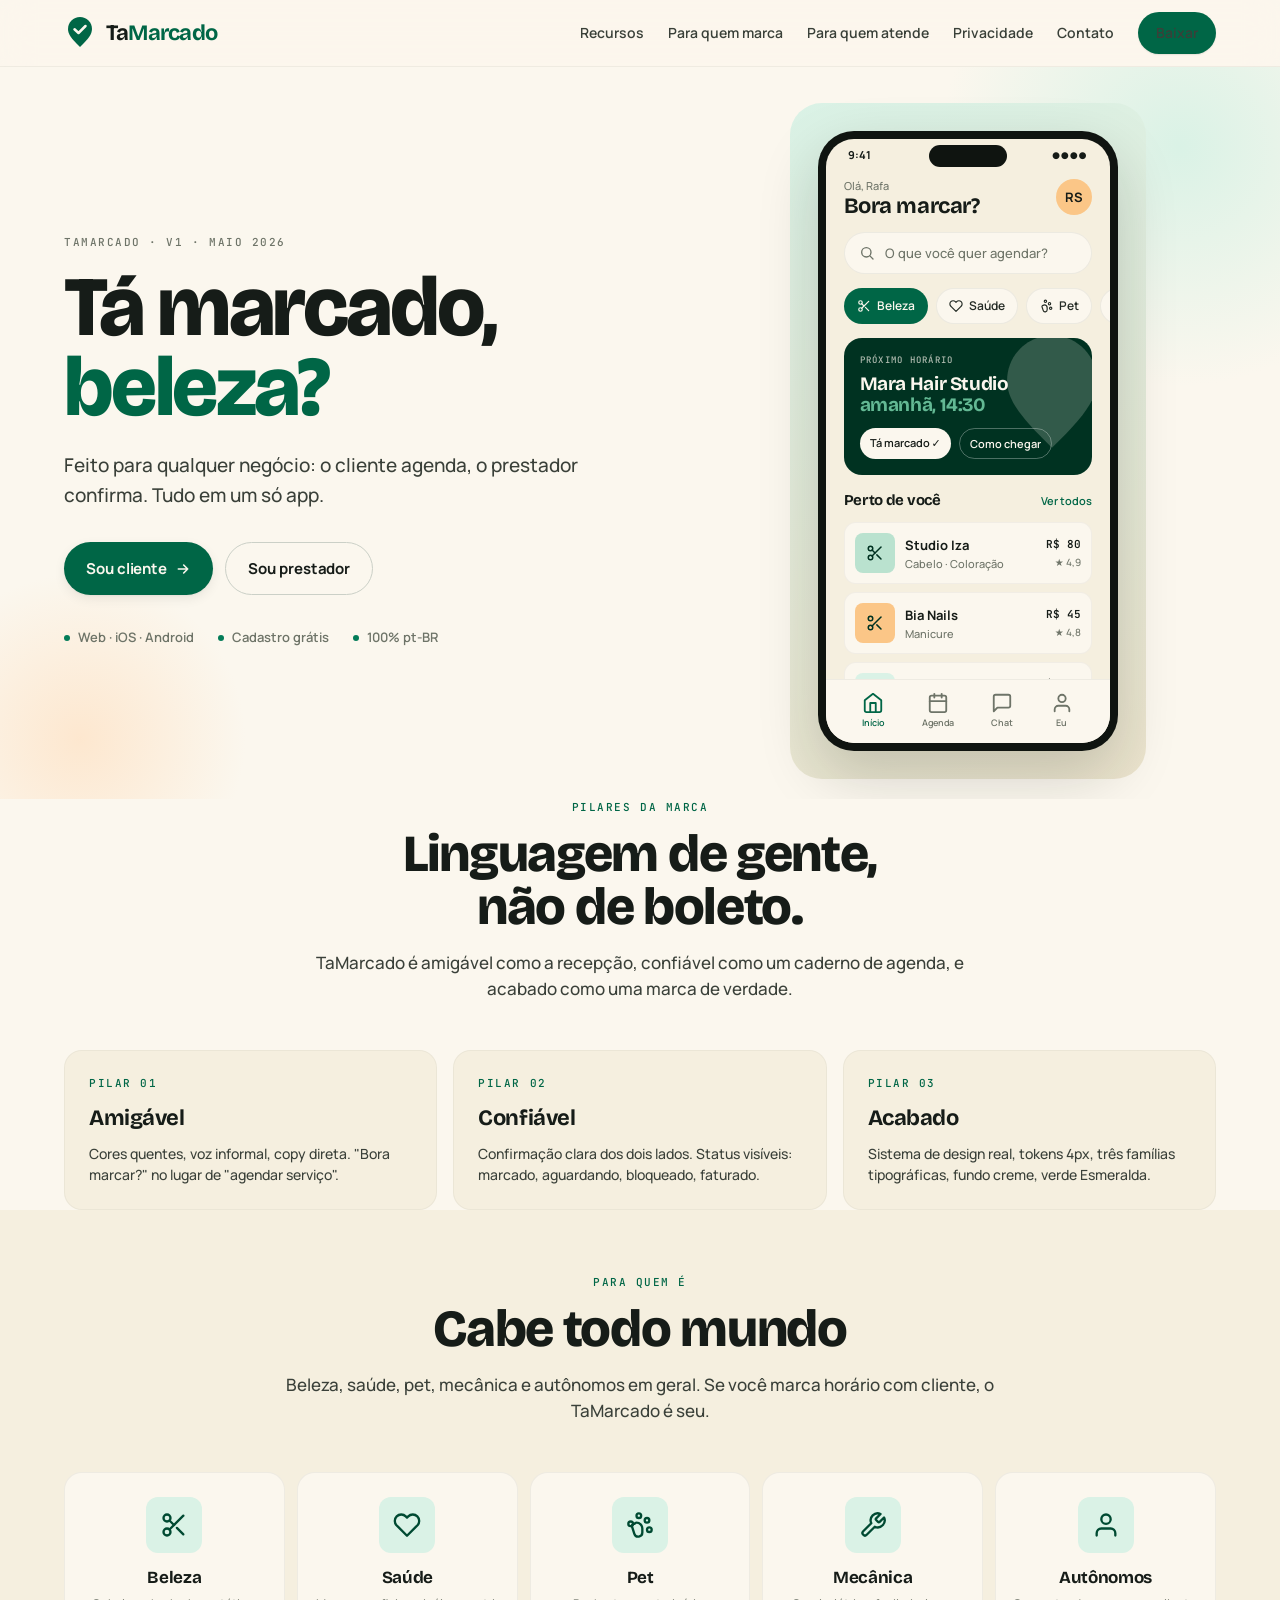
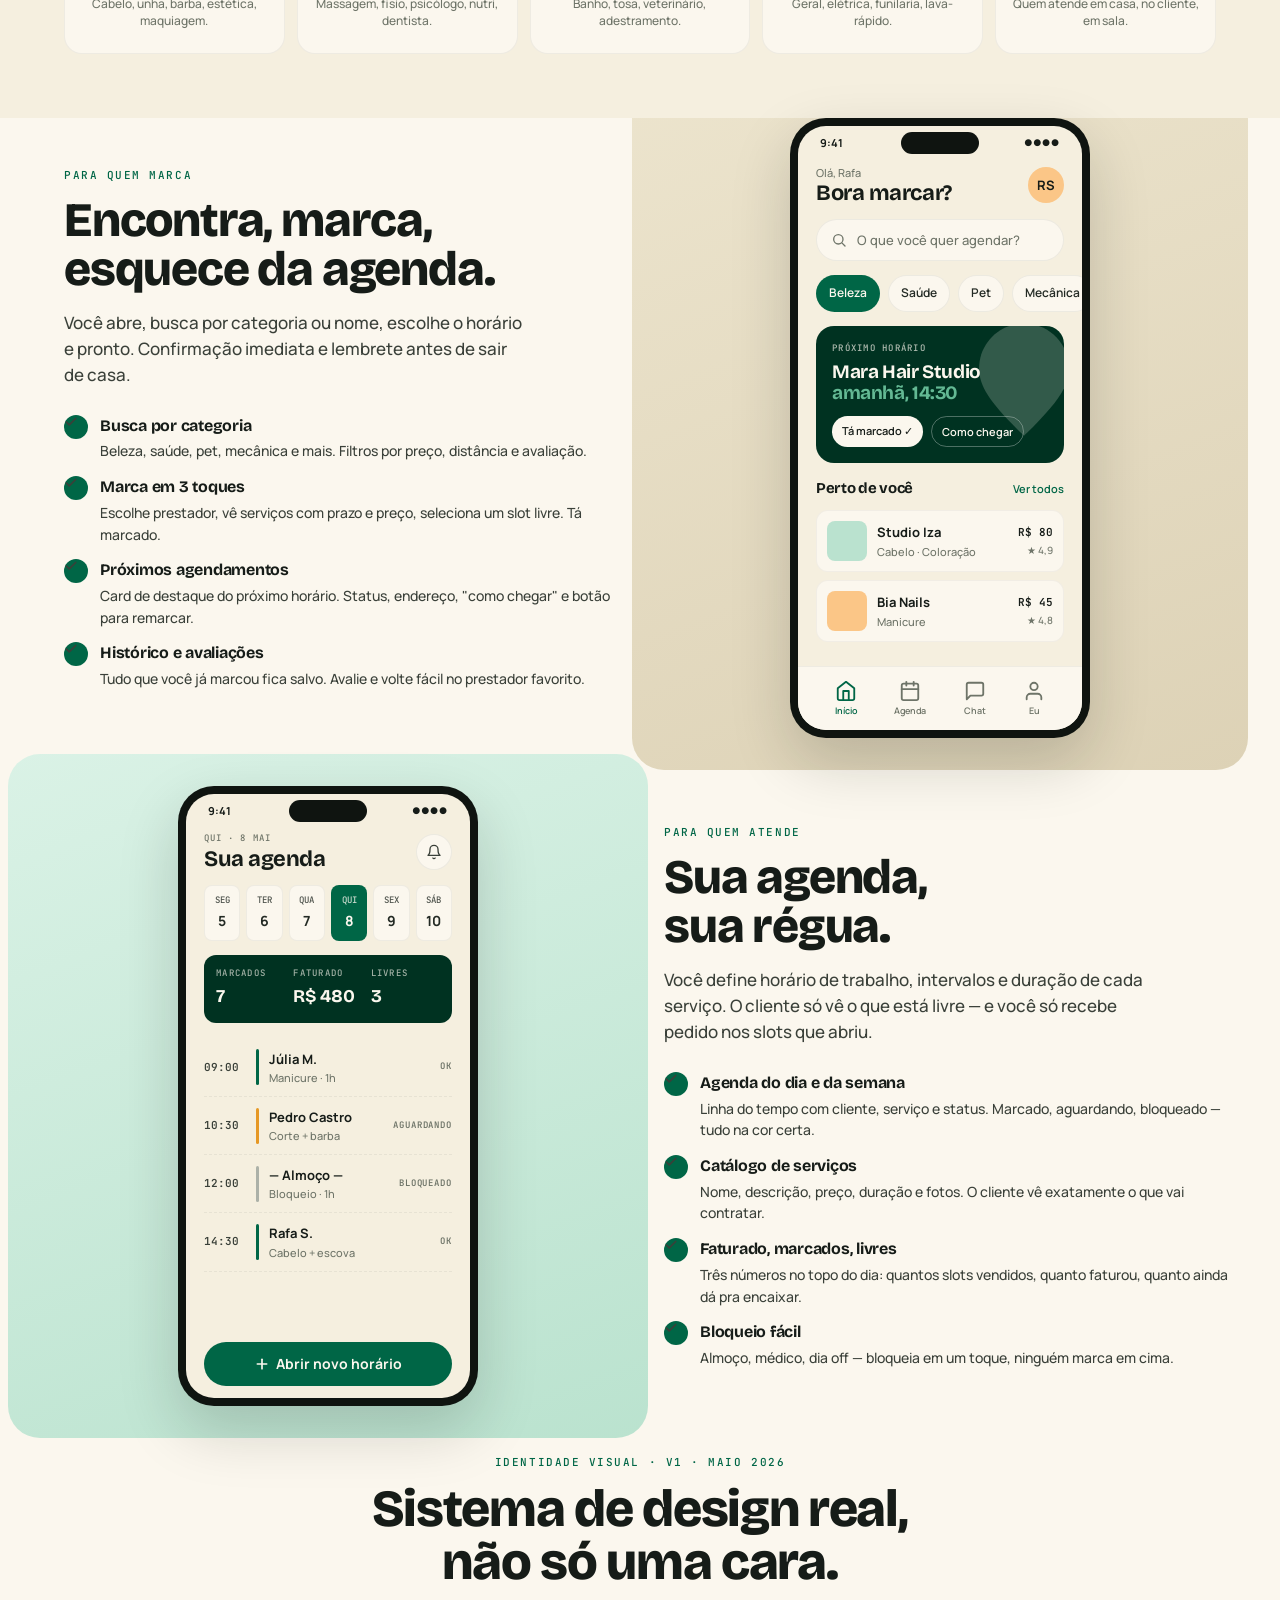
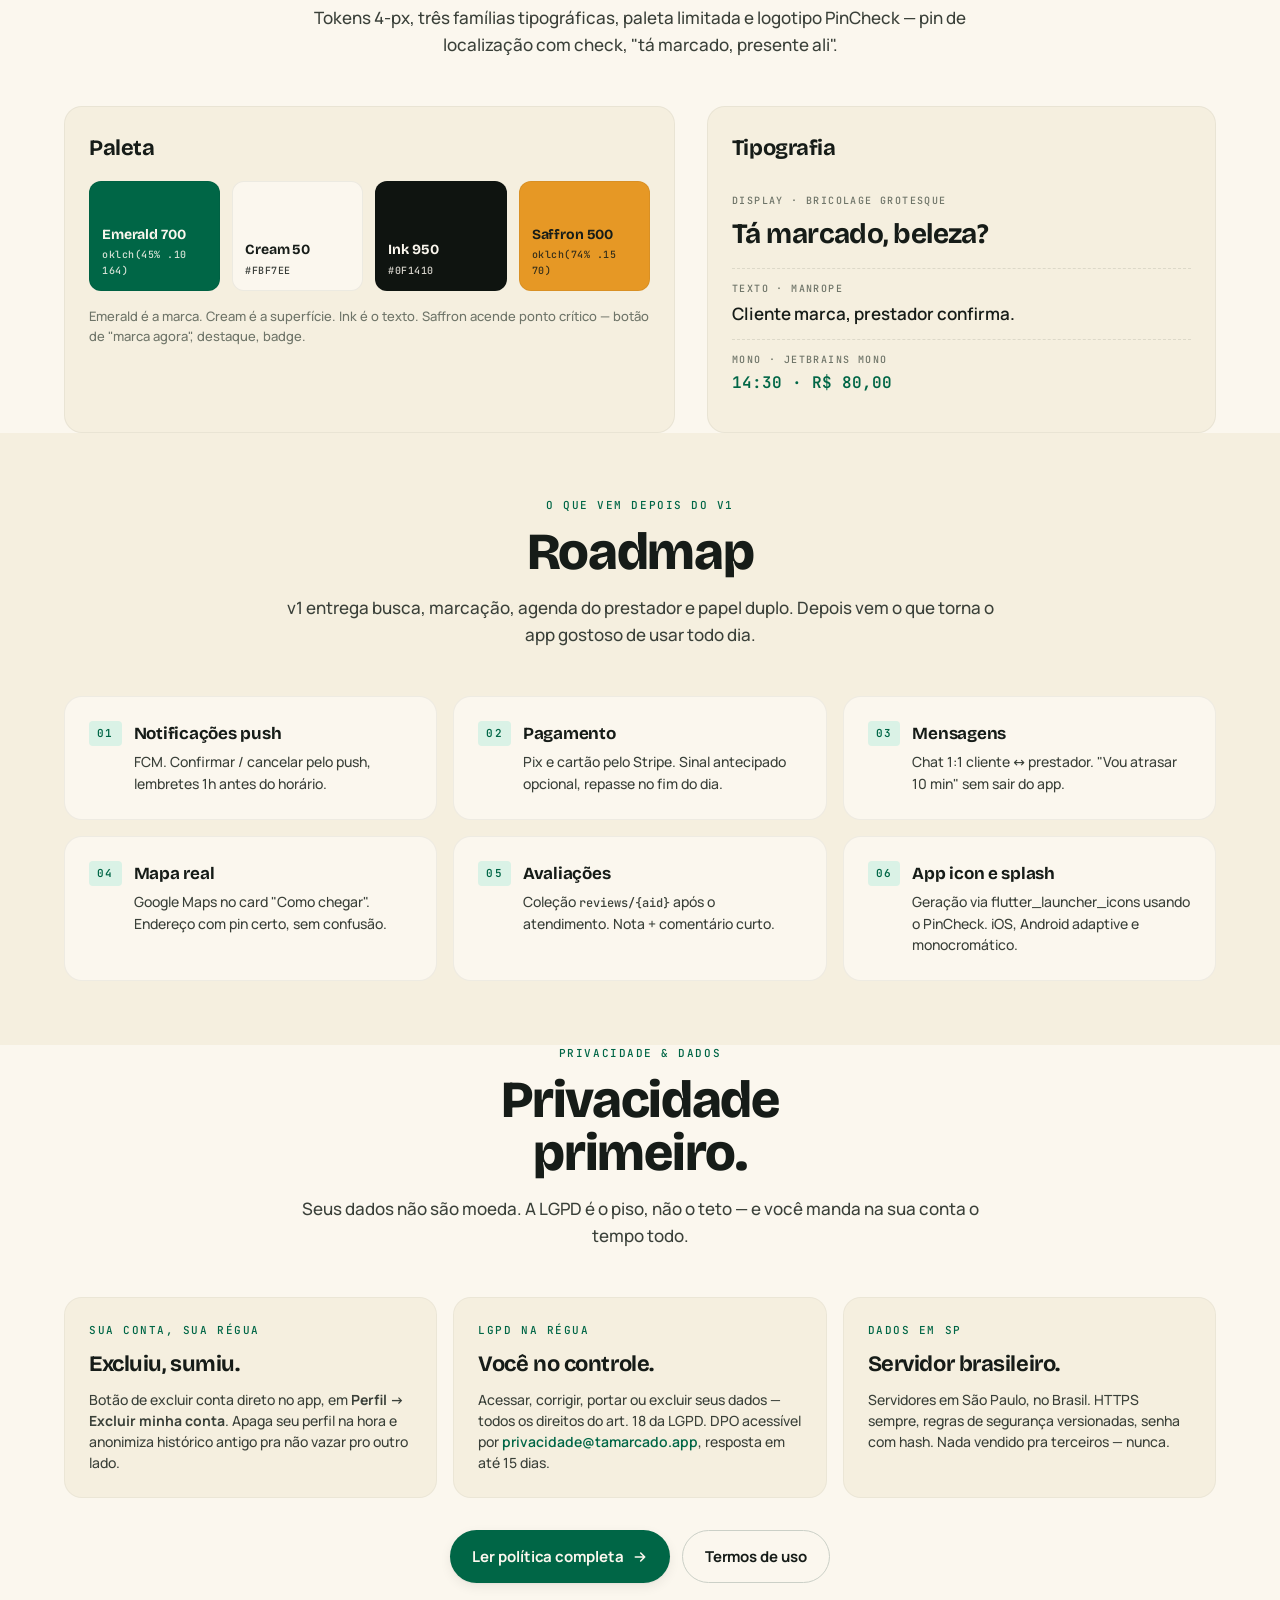
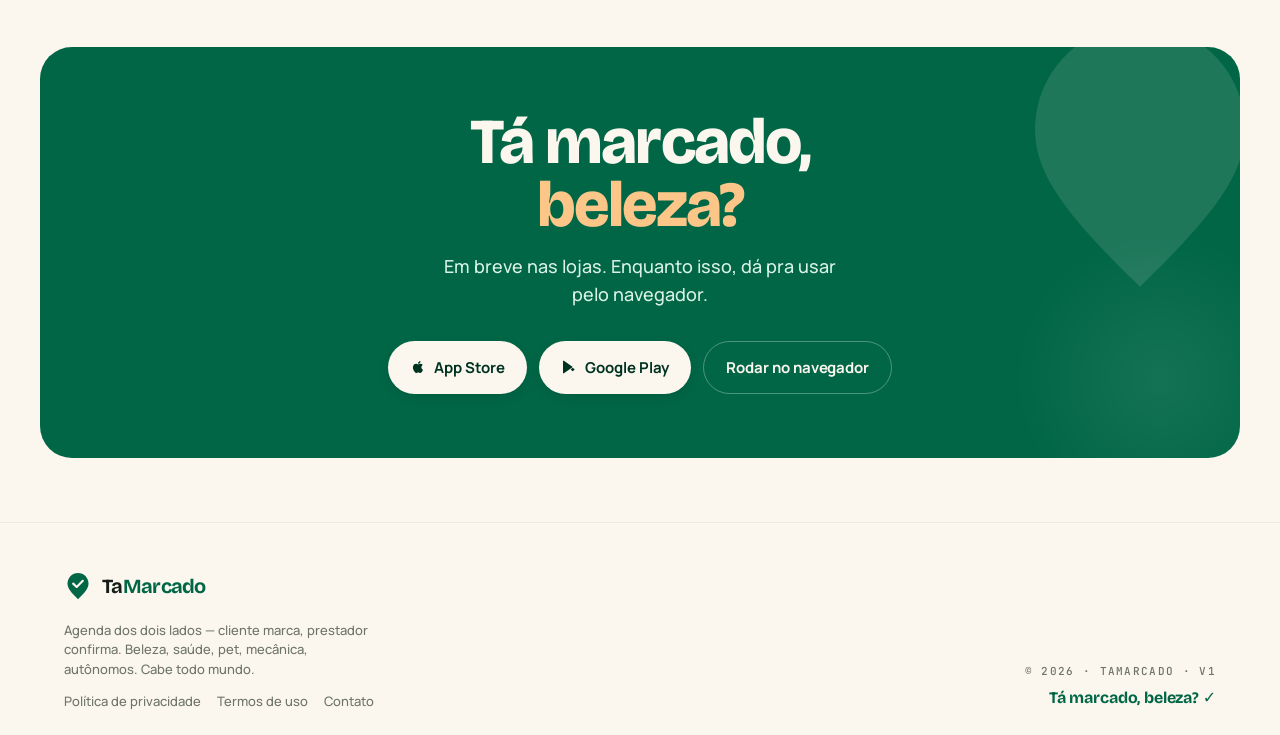
==== commit 5b2c1f00: "text and button adjustment" ====
--- a/index.html
+++ b/index.html
@@ -1,14 +1,18 @@
 <!doctype html>
 <html lang="pt-BR">
+
 <head>
   <meta charset="utf-8" />
   <meta name="viewport" content="width=device-width, initial-scale=1, viewport-fit=cover" />
   <meta name="theme-color" content="#FBF7EE" />
   <title>TaMarcado — Tá marcado, beleza?</title>
-  <meta name="description" content="Agenda dos dois lados — cliente marca, prestador confirma. Beleza, saúde, pet, mecânica, autônomos. Cabe todo mundo." />
-  <link rel="icon" href="data:image/svg+xml;utf8,<svg xmlns='http://www.w3.org/2000/svg' viewBox='0 0 64 70'><path d='M32 4 C18.75 4 8 14.75 8 28 C8 38 14.5 47 32 64 C49.5 47 56 38 56 28 C56 14.75 45.25 4 32 4 Z' fill='%23347758'/><path d='M21 28.5 L29 36 L43 22' stroke='%23FBF7EE' stroke-width='5' stroke-linecap='round' stroke-linejoin='round' fill='none'/></svg>" />
+  <meta name="description"
+    content="Agenda dos dois lados — cliente marca, prestador confirma. Beleza, saúde, pet, mecânica, autônomos. Cabe todo mundo." />
+  <link rel="icon"
+    href="data:image/svg+xml;utf8,<svg xmlns='http://www.w3.org/2000/svg' viewBox='0 0 64 70'><path d='M32 4 C18.75 4 8 14.75 8 28 C8 38 14.5 47 32 64 C49.5 47 56 38 56 28 C56 14.75 45.25 4 32 4 Z' fill='%23347758'/><path d='M21 28.5 L29 36 L43 22' stroke='%23FBF7EE' stroke-width='5' stroke-linecap='round' stroke-linejoin='round' fill='none'/></svg>" />
   <link rel="stylesheet" href="styles.css" />
 </head>
+
 <body>
 
   <!-- ─────────── NAV ─────────── -->
@@ -16,10 +20,13 @@
     <div class="nav-inner">
       <a href="#" aria-label="TaMarcado" style="display:inline-flex;align-items:center;gap:10px;">
         <svg viewBox="0 0 64 70" width="32" height="35" fill="none" aria-hidden="true">
-          <path d="M32 4 C18.75 4 8 14.75 8 28 C8 38 14.5 47 32 64 C49.5 47 56 38 56 28 C56 14.75 45.25 4 32 4 Z" fill="var(--tm-emerald-700)"/>
-          <path d="M21 28.5 L29 36 L43 22" stroke="var(--tm-cream-50)" stroke-width="5" stroke-linecap="round" stroke-linejoin="round"/>
+          <path d="M32 4 C18.75 4 8 14.75 8 28 C8 38 14.5 47 32 64 C49.5 47 56 38 56 28 C56 14.75 45.25 4 32 4 Z"
+            fill="var(--tm-emerald-700)" />
+          <path d="M21 28.5 L29 36 L43 22" stroke="var(--tm-cream-50)" stroke-width="5" stroke-linecap="round"
+            stroke-linejoin="round" />
         </svg>
-        <span class="tm-wordmark" style="font-size:22px;"><span class="ta">Ta</span><span class="marcado">Marcado</span></span>
+        <span class="tm-wordmark" style="font-size:22px;"><span class="ta">Ta</span><span
+            class="marcado">Marcado</span></span>
       </a>
 
       <div class="nav-links">
@@ -43,13 +50,15 @@
           <span class="accent">beleza?</span>
         </h1>
         <p class="lead">
-          A agenda dos dois lados. Cliente marca, prestador confirma — beleza,
-          saúde, pet, mecânica, autônomos em geral. Cabe todo mundo num app só.
+          Feito para qualquer negócio: o cliente agenda, o prestador confirma. Tudo em um só app.
         </p>
         <div class="hero-ctas">
           <a href="#download" class="btn btn-primary">
             Sou cliente
-            <svg width="16" height="16" viewBox="0 0 24 24" fill="none" stroke="currentColor" stroke-width="2.4" stroke-linecap="round" stroke-linejoin="round" aria-hidden="true"><path d="M5 12h14M13 6l6 6-6 6"/></svg>
+            <svg width="16" height="16" viewBox="0 0 24 24" fill="none" stroke="currentColor" stroke-width="2.4"
+              stroke-linecap="round" stroke-linejoin="round" aria-hidden="true">
+              <path d="M5 12h14M13 6l6 6-6 6" />
+            </svg>
           </a>
           <a href="#prestador" class="btn btn-secondary">
             Sou prestador
@@ -82,26 +91,52 @@
                 <div class="avatar">RS</div>
               </div>
               <div class="scr-search">
-                <svg width="16" height="16" viewBox="0 0 24 24" fill="none" stroke="currentColor" stroke-width="2" stroke-linecap="round" stroke-linejoin="round"><circle cx="11" cy="11" r="7"/><path d="m21 21-4.3-4.3"/></svg>
+                <svg width="16" height="16" viewBox="0 0 24 24" fill="none" stroke="currentColor" stroke-width="2"
+                  stroke-linecap="round" stroke-linejoin="round">
+                  <circle cx="11" cy="11" r="7" />
+                  <path d="m21 21-4.3-4.3" />
+                </svg>
                 <span>O que você quer agendar?</span>
               </div>
             </div>
 
             <div class="scr-chips">
               <div class="scr-chip on">
-                <svg width="14" height="14" viewBox="0 0 24 24" fill="none" stroke="currentColor" stroke-width="2" stroke-linecap="round" stroke-linejoin="round"><circle cx="6" cy="6" r="3"/><circle cx="6" cy="18" r="3"/><line x1="20" y1="4" x2="8.12" y2="15.88"/><line x1="14.47" y1="14.48" x2="20" y2="20"/><line x1="8.12" y1="8.12" x2="12" y2="12"/></svg>
+                <svg width="14" height="14" viewBox="0 0 24 24" fill="none" stroke="currentColor" stroke-width="2"
+                  stroke-linecap="round" stroke-linejoin="round">
+                  <circle cx="6" cy="6" r="3" />
+                  <circle cx="6" cy="18" r="3" />
+                  <line x1="20" y1="4" x2="8.12" y2="15.88" />
+                  <line x1="14.47" y1="14.48" x2="20" y2="20" />
+                  <line x1="8.12" y1="8.12" x2="12" y2="12" />
+                </svg>
                 Beleza
               </div>
               <div class="scr-chip">
-                <svg width="14" height="14" viewBox="0 0 24 24" fill="none" stroke="currentColor" stroke-width="2" stroke-linecap="round" stroke-linejoin="round"><path d="M20.84 4.61a5.5 5.5 0 0 0-7.78 0L12 5.67l-1.06-1.06a5.5 5.5 0 0 0-7.78 7.78l1.06 1.06L12 21.23l7.78-7.78 1.06-1.06a5.5 5.5 0 0 0 0-7.78z"/></svg>
+                <svg width="14" height="14" viewBox="0 0 24 24" fill="none" stroke="currentColor" stroke-width="2"
+                  stroke-linecap="round" stroke-linejoin="round">
+                  <path
+                    d="M20.84 4.61a5.5 5.5 0 0 0-7.78 0L12 5.67l-1.06-1.06a5.5 5.5 0 0 0-7.78 7.78l1.06 1.06L12 21.23l7.78-7.78 1.06-1.06a5.5 5.5 0 0 0 0-7.78z" />
+                </svg>
                 Saúde
               </div>
               <div class="scr-chip">
-                <svg width="14" height="14" viewBox="0 0 24 24" fill="none" stroke="currentColor" stroke-width="2" stroke-linecap="round" stroke-linejoin="round"><circle cx="11" cy="4" r="2"/><circle cx="18" cy="8" r="2"/><circle cx="20" cy="16" r="2"/><path d="M9 10a5 5 0 0 1 5 5v3.5a3.5 3.5 0 0 1-6.84 1.04l-1.79-5.48A2 2 0 0 1 7.27 11h0a2 2 0 0 1 1.73-1z"/></svg>
+                <svg width="14" height="14" viewBox="0 0 24 24" fill="none" stroke="currentColor" stroke-width="2"
+                  stroke-linecap="round" stroke-linejoin="round">
+                  <circle cx="11" cy="4" r="2" />
+                  <circle cx="18" cy="8" r="2" />
+                  <circle cx="20" cy="16" r="2" />
+                  <path
+                    d="M9 10a5 5 0 0 1 5 5v3.5a3.5 3.5 0 0 1-6.84 1.04l-1.79-5.48A2 2 0 0 1 7.27 11h0a2 2 0 0 1 1.73-1z" />
+                </svg>
                 Pet
               </div>
               <div class="scr-chip">
-                <svg width="14" height="14" viewBox="0 0 24 24" fill="none" stroke="currentColor" stroke-width="2" stroke-linecap="round" stroke-linejoin="round"><path d="M14.7 6.3a1 1 0 0 0 0 1.4l1.6 1.6a1 1 0 0 0 1.4 0l3.77-3.77a6 6 0 0 1-7.94 7.94l-6.91 6.91a2.12 2.12 0 0 1-3-3l6.91-6.91a6 6 0 0 1 7.94-7.94l-3.76 3.76z"/></svg>
+                <svg width="14" height="14" viewBox="0 0 24 24" fill="none" stroke="currentColor" stroke-width="2"
+                  stroke-linecap="round" stroke-linejoin="round">
+                  <path
+                    d="M14.7 6.3a1 1 0 0 0 0 1.4l1.6 1.6a1 1 0 0 0 1.4 0l3.77-3.77a6 6 0 0 1-7.94 7.94l-6.91 6.91a2.12 2.12 0 0 1-3-3l6.91-6.91a6 6 0 0 1 7.94-7.94l-3.76 3.76z" />
+                </svg>
                 Mecânica
               </div>
             </div>
@@ -109,7 +144,9 @@
             <div class="scr-bigcard">
               <div class="scr-bigcard-deco">
                 <svg width="120" height="131" viewBox="0 0 64 70" fill="none">
-                  <path d="M32 4 C18.75 4 8 14.75 8 28 C8 38 14.5 47 32 64 C49.5 47 56 38 56 28 C56 14.75 45.25 4 32 4 Z" fill="var(--tm-cream-50)"/>
+                  <path
+                    d="M32 4 C18.75 4 8 14.75 8 28 C8 38 14.5 47 32 64 C49.5 47 56 38 56 28 C56 14.75 45.25 4 32 4 Z"
+                    fill="var(--tm-cream-50)" />
                 </svg>
               </div>
               <div class="scr-bigcard-kicker">PRÓXIMO HORÁRIO</div>
@@ -131,7 +168,14 @@
             <div class="scr-list">
               <div class="scr-svc">
                 <div class="scr-svc-ic">
-                  <svg width="18" height="18" viewBox="0 0 24 24" fill="none" stroke="currentColor" stroke-width="2" stroke-linecap="round" stroke-linejoin="round"><circle cx="6" cy="6" r="3"/><circle cx="6" cy="18" r="3"/><line x1="20" y1="4" x2="8.12" y2="15.88"/><line x1="14.47" y1="14.48" x2="20" y2="20"/><line x1="8.12" y1="8.12" x2="12" y2="12"/></svg>
+                  <svg width="18" height="18" viewBox="0 0 24 24" fill="none" stroke="currentColor" stroke-width="2"
+                    stroke-linecap="round" stroke-linejoin="round">
+                    <circle cx="6" cy="6" r="3" />
+                    <circle cx="6" cy="18" r="3" />
+                    <line x1="20" y1="4" x2="8.12" y2="15.88" />
+                    <line x1="14.47" y1="14.48" x2="20" y2="20" />
+                    <line x1="8.12" y1="8.12" x2="12" y2="12" />
+                  </svg>
                 </div>
                 <div class="scr-svc-info">
                   <div class="scr-svc-name">Studio Iza</div>
@@ -144,7 +188,13 @@
               </div>
               <div class="scr-svc">
                 <div class="scr-svc-ic" style="background: var(--tm-saffron-300);">
-                  <svg width="18" height="18" viewBox="0 0 24 24" fill="none" stroke="currentColor" stroke-width="2" stroke-linecap="round" stroke-linejoin="round"><circle cx="6" cy="6" r="3"/><circle cx="6" cy="18" r="3"/><line x1="20" y1="4" x2="8.12" y2="15.88"/><line x1="14.47" y1="14.48" x2="20" y2="20"/></svg>
+                  <svg width="18" height="18" viewBox="0 0 24 24" fill="none" stroke="currentColor" stroke-width="2"
+                    stroke-linecap="round" stroke-linejoin="round">
+                    <circle cx="6" cy="6" r="3" />
+                    <circle cx="6" cy="18" r="3" />
+                    <line x1="20" y1="4" x2="8.12" y2="15.88" />
+                    <line x1="14.47" y1="14.48" x2="20" y2="20" />
+                  </svg>
                 </div>
                 <div class="scr-svc-info">
                   <div class="scr-svc-name">Bia Nails</div>
@@ -157,7 +207,11 @@
               </div>
               <div class="scr-svc">
                 <div class="scr-svc-ic" style="background: var(--tm-emerald-100);">
-                  <svg width="18" height="18" viewBox="0 0 24 24" fill="none" stroke="currentColor" stroke-width="2" stroke-linecap="round" stroke-linejoin="round"><path d="M14.7 6.3a1 1 0 0 0 0 1.4l1.6 1.6a1 1 0 0 0 1.4 0l3.77-3.77a6 6 0 0 1-7.94 7.94l-6.91 6.91a2.12 2.12 0 0 1-3-3l6.91-6.91a6 6 0 0 1 7.94-7.94l-3.76 3.76z"/></svg>
+                  <svg width="18" height="18" viewBox="0 0 24 24" fill="none" stroke="currentColor" stroke-width="2"
+                    stroke-linecap="round" stroke-linejoin="round">
+                    <path
+                      d="M14.7 6.3a1 1 0 0 0 0 1.4l1.6 1.6a1 1 0 0 0 1.4 0l3.77-3.77a6 6 0 0 1-7.94 7.94l-6.91 6.91a2.12 2.12 0 0 1-3-3l6.91-6.91a6 6 0 0 1 7.94-7.94l-3.76 3.76z" />
+                  </svg>
                 </div>
                 <div class="scr-svc-info">
                   <div class="scr-svc-name">Carlos Mec.</div>
@@ -172,19 +226,36 @@
 
             <div class="scr-tabbar">
               <div class="scr-tab on">
-                <svg width="22" height="22" viewBox="0 0 24 24" fill="none" stroke="currentColor" stroke-width="2" stroke-linecap="round" stroke-linejoin="round"><path d="m3 9 9-7 9 7v11a2 2 0 0 1-2 2H5a2 2 0 0 1-2-2z"/><polyline points="9 22 9 12 15 12 15 22"/></svg>
+                <svg width="22" height="22" viewBox="0 0 24 24" fill="none" stroke="currentColor" stroke-width="2"
+                  stroke-linecap="round" stroke-linejoin="round">
+                  <path d="m3 9 9-7 9 7v11a2 2 0 0 1-2 2H5a2 2 0 0 1-2-2z" />
+                  <polyline points="9 22 9 12 15 12 15 22" />
+                </svg>
                 <span>Início</span>
               </div>
               <div class="scr-tab">
-                <svg width="22" height="22" viewBox="0 0 24 24" fill="none" stroke="currentColor" stroke-width="2" stroke-linecap="round" stroke-linejoin="round"><rect x="3" y="4" width="18" height="18" rx="2" ry="2"/><line x1="16" y1="2" x2="16" y2="6"/><line x1="8" y1="2" x2="8" y2="6"/><line x1="3" y1="10" x2="21" y2="10"/></svg>
+                <svg width="22" height="22" viewBox="0 0 24 24" fill="none" stroke="currentColor" stroke-width="2"
+                  stroke-linecap="round" stroke-linejoin="round">
+                  <rect x="3" y="4" width="18" height="18" rx="2" ry="2" />
+                  <line x1="16" y1="2" x2="16" y2="6" />
+                  <line x1="8" y1="2" x2="8" y2="6" />
+                  <line x1="3" y1="10" x2="21" y2="10" />
+                </svg>
                 <span>Agenda</span>
               </div>
               <div class="scr-tab">
-                <svg width="22" height="22" viewBox="0 0 24 24" fill="none" stroke="currentColor" stroke-width="2" stroke-linecap="round" stroke-linejoin="round"><path d="M21 15a2 2 0 0 1-2 2H7l-4 4V5a2 2 0 0 1 2-2h14a2 2 0 0 1 2 2z"/></svg>
+                <svg width="22" height="22" viewBox="0 0 24 24" fill="none" stroke="currentColor" stroke-width="2"
+                  stroke-linecap="round" stroke-linejoin="round">
+                  <path d="M21 15a2 2 0 0 1-2 2H7l-4 4V5a2 2 0 0 1 2-2h14a2 2 0 0 1 2 2z" />
+                </svg>
                 <span>Chat</span>
               </div>
               <div class="scr-tab">
-                <svg width="22" height="22" viewBox="0 0 24 24" fill="none" stroke="currentColor" stroke-width="2" stroke-linecap="round" stroke-linejoin="round"><path d="M20 21v-2a4 4 0 0 0-4-4H8a4 4 0 0 0-4 4v2"/><circle cx="12" cy="7" r="4"/></svg>
+                <svg width="22" height="22" viewBox="0 0 24 24" fill="none" stroke="currentColor" stroke-width="2"
+                  stroke-linecap="round" stroke-linejoin="round">
+                  <path d="M20 21v-2a4 4 0 0 0-4-4H8a4 4 0 0 0-4 4v2" />
+                  <circle cx="12" cy="7" r="4" />
+                </svg>
                 <span>Eu</span>
               </div>
             </div>
@@ -198,8 +269,9 @@
   <section id="recursos" class="container">
     <div class="section-head">
       <div class="tm-cap">Pilares da marca</div>
-      <h2>Linguagem de gente,<br/>não de boleto.</h2>
-      <p>TaMarcado é amigável como a recepção, confiável como um caderno de agenda, e acabado como uma marca de verdade.</p>
+      <h2>Linguagem de gente,<br />não de boleto.</h2>
+      <p>TaMarcado é amigável como a recepção, confiável como um caderno de agenda, e acabado como uma marca de verdade.
+      </p>
     </div>
 
     <div class="pillars">
@@ -233,35 +305,62 @@
       <div class="cat-grid">
         <div class="cat">
           <div class="cat-ic">
-            <svg width="28" height="28" viewBox="0 0 24 24" fill="none" stroke="currentColor" stroke-width="2" stroke-linecap="round" stroke-linejoin="round"><circle cx="6" cy="6" r="3"/><circle cx="6" cy="18" r="3"/><line x1="20" y1="4" x2="8.12" y2="15.88"/><line x1="14.47" y1="14.48" x2="20" y2="20"/><line x1="8.12" y1="8.12" x2="12" y2="12"/></svg>
+            <svg width="28" height="28" viewBox="0 0 24 24" fill="none" stroke="currentColor" stroke-width="2"
+              stroke-linecap="round" stroke-linejoin="round">
+              <circle cx="6" cy="6" r="3" />
+              <circle cx="6" cy="18" r="3" />
+              <line x1="20" y1="4" x2="8.12" y2="15.88" />
+              <line x1="14.47" y1="14.48" x2="20" y2="20" />
+              <line x1="8.12" y1="8.12" x2="12" y2="12" />
+            </svg>
           </div>
           <div class="cat-name">Beleza</div>
           <div class="cat-desc">Cabelo, unha, barba, estética, maquiagem.</div>
         </div>
         <div class="cat">
           <div class="cat-ic">
-            <svg width="28" height="28" viewBox="0 0 24 24" fill="none" stroke="currentColor" stroke-width="2" stroke-linecap="round" stroke-linejoin="round"><path d="M20.84 4.61a5.5 5.5 0 0 0-7.78 0L12 5.67l-1.06-1.06a5.5 5.5 0 0 0-7.78 7.78l1.06 1.06L12 21.23l7.78-7.78 1.06-1.06a5.5 5.5 0 0 0 0-7.78z"/></svg>
+            <svg width="28" height="28" viewBox="0 0 24 24" fill="none" stroke="currentColor" stroke-width="2"
+              stroke-linecap="round" stroke-linejoin="round">
+              <path
+                d="M20.84 4.61a5.5 5.5 0 0 0-7.78 0L12 5.67l-1.06-1.06a5.5 5.5 0 0 0-7.78 7.78l1.06 1.06L12 21.23l7.78-7.78 1.06-1.06a5.5 5.5 0 0 0 0-7.78z" />
+            </svg>
           </div>
           <div class="cat-name">Saúde</div>
           <div class="cat-desc">Massagem, fisio, psicólogo, nutri, dentista.</div>
         </div>
         <div class="cat">
           <div class="cat-ic">
-            <svg width="28" height="28" viewBox="0 0 24 24" fill="none" stroke="currentColor" stroke-width="2" stroke-linecap="round" stroke-linejoin="round"><circle cx="11" cy="4" r="2"/><circle cx="18" cy="8" r="2"/><circle cx="20" cy="16" r="2"/><circle cx="4" cy="11" r="2"/><path d="M9 10a5 5 0 0 1 5 5v3.5a3.5 3.5 0 0 1-6.84 1.04l-1.79-5.48A2 2 0 0 1 7.27 11h0a2 2 0 0 1 1.73-1z"/></svg>
+            <svg width="28" height="28" viewBox="0 0 24 24" fill="none" stroke="currentColor" stroke-width="2"
+              stroke-linecap="round" stroke-linejoin="round">
+              <circle cx="11" cy="4" r="2" />
+              <circle cx="18" cy="8" r="2" />
+              <circle cx="20" cy="16" r="2" />
+              <circle cx="4" cy="11" r="2" />
+              <path
+                d="M9 10a5 5 0 0 1 5 5v3.5a3.5 3.5 0 0 1-6.84 1.04l-1.79-5.48A2 2 0 0 1 7.27 11h0a2 2 0 0 1 1.73-1z" />
+            </svg>
           </div>
           <div class="cat-name">Pet</div>
           <div class="cat-desc">Banho, tosa, veterinário, adestramento.</div>
         </div>
         <div class="cat">
           <div class="cat-ic">
-            <svg width="28" height="28" viewBox="0 0 24 24" fill="none" stroke="currentColor" stroke-width="2" stroke-linecap="round" stroke-linejoin="round"><path d="M14.7 6.3a1 1 0 0 0 0 1.4l1.6 1.6a1 1 0 0 0 1.4 0l3.77-3.77a6 6 0 0 1-7.94 7.94l-6.91 6.91a2.12 2.12 0 0 1-3-3l6.91-6.91a6 6 0 0 1 7.94-7.94l-3.76 3.76z"/></svg>
+            <svg width="28" height="28" viewBox="0 0 24 24" fill="none" stroke="currentColor" stroke-width="2"
+              stroke-linecap="round" stroke-linejoin="round">
+              <path
+                d="M14.7 6.3a1 1 0 0 0 0 1.4l1.6 1.6a1 1 0 0 0 1.4 0l3.77-3.77a6 6 0 0 1-7.94 7.94l-6.91 6.91a2.12 2.12 0 0 1-3-3l6.91-6.91a6 6 0 0 1 7.94-7.94l-3.76 3.76z" />
+            </svg>
           </div>
           <div class="cat-name">Mecânica</div>
           <div class="cat-desc">Geral, elétrica, funilaria, lava-rápido.</div>
         </div>
         <div class="cat">
           <div class="cat-ic">
-            <svg width="28" height="28" viewBox="0 0 24 24" fill="none" stroke="currentColor" stroke-width="2" stroke-linecap="round" stroke-linejoin="round"><path d="M20 21v-2a4 4 0 0 0-4-4H8a4 4 0 0 0-4 4v2"/><circle cx="12" cy="7" r="4"/></svg>
+            <svg width="28" height="28" viewBox="0 0 24 24" fill="none" stroke="currentColor" stroke-width="2"
+              stroke-linecap="round" stroke-linejoin="round">
+              <path d="M20 21v-2a4 4 0 0 0-4-4H8a4 4 0 0 0-4 4v2" />
+              <circle cx="12" cy="7" r="4" />
+            </svg>
           </div>
           <div class="cat-name">Autônomos</div>
           <div class="cat-desc">Quem atende em casa, no cliente, em sala.</div>
@@ -275,13 +374,17 @@
     <div class="split">
       <div class="split-text">
         <div class="tm-cap">Para quem marca</div>
-        <h2>Encontra, marca,<br/>esquece da agenda.</h2>
-        <p>Você abre, busca por categoria ou nome, escolhe o horário e pronto. Confirmação imediata e lembrete antes de sair de casa.</p>
+        <h2>Encontra, marca,<br />esquece da agenda.</h2>
+        <p>Você abre, busca por categoria ou nome, escolhe o horário e pronto. Confirmação imediata e lembrete antes de
+          sair de casa.</p>
 
         <ul class="feature-list">
           <li>
             <span class="feature-check">
-              <svg width="14" height="14" viewBox="0 0 24 24" fill="none" stroke="currentColor" stroke-width="3" stroke-linecap="round" stroke-linejoin="round"><polyline points="20 6 9 17 4 12"/></svg>
+              <svg width="14" height="14" viewBox="0 0 24 24" fill="none" stroke="currentColor" stroke-width="3"
+                stroke-linecap="round" stroke-linejoin="round">
+                <polyline points="20 6 9 17 4 12" />
+              </svg>
             </span>
             <div>
               <strong>Busca por categoria</strong>
@@ -290,7 +393,10 @@
           </li>
           <li>
             <span class="feature-check">
-              <svg width="14" height="14" viewBox="0 0 24 24" fill="none" stroke="currentColor" stroke-width="3" stroke-linecap="round" stroke-linejoin="round"><polyline points="20 6 9 17 4 12"/></svg>
+              <svg width="14" height="14" viewBox="0 0 24 24" fill="none" stroke="currentColor" stroke-width="3"
+                stroke-linecap="round" stroke-linejoin="round">
+                <polyline points="20 6 9 17 4 12" />
+              </svg>
             </span>
             <div>
               <strong>Marca em 3 toques</strong>
@@ -299,7 +405,10 @@
           </li>
           <li>
             <span class="feature-check">
-              <svg width="14" height="14" viewBox="0 0 24 24" fill="none" stroke="currentColor" stroke-width="3" stroke-linecap="round" stroke-linejoin="round"><polyline points="20 6 9 17 4 12"/></svg>
+              <svg width="14" height="14" viewBox="0 0 24 24" fill="none" stroke="currentColor" stroke-width="3"
+                stroke-linecap="round" stroke-linejoin="round">
+                <polyline points="20 6 9 17 4 12" />
+              </svg>
             </span>
             <div>
               <strong>Próximos agendamentos</strong>
@@ -308,7 +417,10 @@
           </li>
           <li>
             <span class="feature-check">
-              <svg width="14" height="14" viewBox="0 0 24 24" fill="none" stroke="currentColor" stroke-width="3" stroke-linecap="round" stroke-linejoin="round"><polyline points="20 6 9 17 4 12"/></svg>
+              <svg width="14" height="14" viewBox="0 0 24 24" fill="none" stroke="currentColor" stroke-width="3"
+                stroke-linecap="round" stroke-linejoin="round">
+                <polyline points="20 6 9 17 4 12" />
+              </svg>
             </span>
             <div>
               <strong>Histórico e avaliações</strong>
@@ -337,7 +449,11 @@
                 <div class="avatar">RS</div>
               </div>
               <div class="scr-search">
-                <svg width="16" height="16" viewBox="0 0 24 24" fill="none" stroke="currentColor" stroke-width="2" stroke-linecap="round"><circle cx="11" cy="11" r="7"/><path d="m21 21-4.3-4.3"/></svg>
+                <svg width="16" height="16" viewBox="0 0 24 24" fill="none" stroke="currentColor" stroke-width="2"
+                  stroke-linecap="round">
+                  <circle cx="11" cy="11" r="7" />
+                  <path d="m21 21-4.3-4.3" />
+                </svg>
                 <span>O que você quer agendar?</span>
               </div>
             </div>
@@ -350,12 +466,14 @@
             <div class="scr-bigcard">
               <div class="scr-bigcard-deco">
                 <svg width="120" height="131" viewBox="0 0 64 70" fill="none">
-                  <path d="M32 4 C18.75 4 8 14.75 8 28 C8 38 14.5 47 32 64 C49.5 47 56 38 56 28 C56 14.75 45.25 4 32 4 Z" fill="var(--tm-cream-50)"/>
+                  <path
+                    d="M32 4 C18.75 4 8 14.75 8 28 C8 38 14.5 47 32 64 C49.5 47 56 38 56 28 C56 14.75 45.25 4 32 4 Z"
+                    fill="var(--tm-cream-50)" />
                 </svg>
               </div>
               <div class="scr-bigcard-kicker">PRÓXIMO HORÁRIO</div>
               <div class="scr-bigcard-title">
-                Mara Hair Studio<br/>
+                Mara Hair Studio<br />
                 <span class="when">amanhã, 14:30</span>
               </div>
               <div class="scr-bigcard-actions">
@@ -393,19 +511,36 @@
             </div>
             <div class="scr-tabbar">
               <div class="scr-tab on">
-                <svg width="22" height="22" viewBox="0 0 24 24" fill="none" stroke="currentColor" stroke-width="2" stroke-linecap="round" stroke-linejoin="round"><path d="m3 9 9-7 9 7v11a2 2 0 0 1-2 2H5a2 2 0 0 1-2-2z"/><polyline points="9 22 9 12 15 12 15 22"/></svg>
+                <svg width="22" height="22" viewBox="0 0 24 24" fill="none" stroke="currentColor" stroke-width="2"
+                  stroke-linecap="round" stroke-linejoin="round">
+                  <path d="m3 9 9-7 9 7v11a2 2 0 0 1-2 2H5a2 2 0 0 1-2-2z" />
+                  <polyline points="9 22 9 12 15 12 15 22" />
+                </svg>
                 <span>Início</span>
               </div>
               <div class="scr-tab">
-                <svg width="22" height="22" viewBox="0 0 24 24" fill="none" stroke="currentColor" stroke-width="2" stroke-linecap="round" stroke-linejoin="round"><rect x="3" y="4" width="18" height="18" rx="2" ry="2"/><line x1="16" y1="2" x2="16" y2="6"/><line x1="8" y1="2" x2="8" y2="6"/><line x1="3" y1="10" x2="21" y2="10"/></svg>
+                <svg width="22" height="22" viewBox="0 0 24 24" fill="none" stroke="currentColor" stroke-width="2"
+                  stroke-linecap="round" stroke-linejoin="round">
+                  <rect x="3" y="4" width="18" height="18" rx="2" ry="2" />
+                  <line x1="16" y1="2" x2="16" y2="6" />
+                  <line x1="8" y1="2" x2="8" y2="6" />
+                  <line x1="3" y1="10" x2="21" y2="10" />
+                </svg>
                 <span>Agenda</span>
               </div>
               <div class="scr-tab">
-                <svg width="22" height="22" viewBox="0 0 24 24" fill="none" stroke="currentColor" stroke-width="2" stroke-linecap="round" stroke-linejoin="round"><path d="M21 15a2 2 0 0 1-2 2H7l-4 4V5a2 2 0 0 1 2-2h14a2 2 0 0 1 2 2z"/></svg>
+                <svg width="22" height="22" viewBox="0 0 24 24" fill="none" stroke="currentColor" stroke-width="2"
+                  stroke-linecap="round" stroke-linejoin="round">
+                  <path d="M21 15a2 2 0 0 1-2 2H7l-4 4V5a2 2 0 0 1 2-2h14a2 2 0 0 1 2 2z" />
+                </svg>
                 <span>Chat</span>
               </div>
               <div class="scr-tab">
-                <svg width="22" height="22" viewBox="0 0 24 24" fill="none" stroke="currentColor" stroke-width="2" stroke-linecap="round" stroke-linejoin="round"><path d="M20 21v-2a4 4 0 0 0-4-4H8a4 4 0 0 0-4 4v2"/><circle cx="12" cy="7" r="4"/></svg>
+                <svg width="22" height="22" viewBox="0 0 24 24" fill="none" stroke="currentColor" stroke-width="2"
+                  stroke-linecap="round" stroke-linejoin="round">
+                  <path d="M20 21v-2a4 4 0 0 0-4-4H8a4 4 0 0 0-4 4v2" />
+                  <circle cx="12" cy="7" r="4" />
+                </svg>
                 <span>Eu</span>
               </div>
             </div>
@@ -420,22 +555,30 @@
     <div class="split reverse">
       <div class="split-text">
         <div class="tm-cap">Para quem atende</div>
-        <h2>Sua agenda,<br/>sua régua.</h2>
-        <p>Você define horário de trabalho, intervalos e duração de cada serviço. O cliente só vê o que está livre — e você só recebe pedido nos slots que abriu.</p>
+        <h2>Sua agenda,<br />sua régua.</h2>
+        <p>Você define horário de trabalho, intervalos e duração de cada serviço. O cliente só vê o que está livre — e
+          você só recebe pedido nos slots que abriu.</p>
 
         <ul class="feature-list">
           <li>
             <span class="feature-check">
-              <svg width="14" height="14" viewBox="0 0 24 24" fill="none" stroke="currentColor" stroke-width="3" stroke-linecap="round" stroke-linejoin="round"><polyline points="20 6 9 17 4 12"/></svg>
+              <svg width="14" height="14" viewBox="0 0 24 24" fill="none" stroke="currentColor" stroke-width="3"
+                stroke-linecap="round" stroke-linejoin="round">
+                <polyline points="20 6 9 17 4 12" />
+              </svg>
             </span>
             <div>
               <strong>Agenda do dia e da semana</strong>
-              <span>Linha do tempo com cliente, serviço e status. Marcado, aguardando, bloqueado — tudo na cor certa.</span>
+              <span>Linha do tempo com cliente, serviço e status. Marcado, aguardando, bloqueado — tudo na cor
+                certa.</span>
             </div>
           </li>
           <li>
             <span class="feature-check">
-              <svg width="14" height="14" viewBox="0 0 24 24" fill="none" stroke="currentColor" stroke-width="3" stroke-linecap="round" stroke-linejoin="round"><polyline points="20 6 9 17 4 12"/></svg>
+              <svg width="14" height="14" viewBox="0 0 24 24" fill="none" stroke="currentColor" stroke-width="3"
+                stroke-linecap="round" stroke-linejoin="round">
+                <polyline points="20 6 9 17 4 12" />
+              </svg>
             </span>
             <div>
               <strong>Catálogo de serviços</strong>
@@ -444,16 +587,23 @@
           </li>
           <li>
             <span class="feature-check">
-              <svg width="14" height="14" viewBox="0 0 24 24" fill="none" stroke="currentColor" stroke-width="3" stroke-linecap="round" stroke-linejoin="round"><polyline points="20 6 9 17 4 12"/></svg>
+              <svg width="14" height="14" viewBox="0 0 24 24" fill="none" stroke="currentColor" stroke-width="3"
+                stroke-linecap="round" stroke-linejoin="round">
+                <polyline points="20 6 9 17 4 12" />
+              </svg>
             </span>
             <div>
               <strong>Faturado, marcados, livres</strong>
-              <span>Três números no topo do dia: quantos slots vendidos, quanto faturou, quanto ainda dá pra encaixar.</span>
+              <span>Três números no topo do dia: quantos slots vendidos, quanto faturou, quanto ainda dá pra
+                encaixar.</span>
             </div>
           </li>
           <li>
             <span class="feature-check">
-              <svg width="14" height="14" viewBox="0 0 24 24" fill="none" stroke="currentColor" stroke-width="3" stroke-linecap="round" stroke-linejoin="round"><polyline points="20 6 9 17 4 12"/></svg>
+              <svg width="14" height="14" viewBox="0 0 24 24" fill="none" stroke="currentColor" stroke-width="3"
+                stroke-linecap="round" stroke-linejoin="round">
+                <polyline points="20 6 9 17 4 12" />
+              </svg>
             </span>
             <div>
               <strong>Bloqueio fácil</strong>
@@ -480,17 +630,39 @@
                   <div class="scr-title" style="margin-top:2px;">Sua agenda</div>
                 </div>
                 <div class="scr-iconbtn">
-                  <svg width="16" height="16" viewBox="0 0 24 24" fill="none" stroke="currentColor" stroke-width="2" stroke-linecap="round" stroke-linejoin="round"><path d="M6 8a6 6 0 0 1 12 0c0 7 3 9 3 9H3s3-2 3-9"/><path d="M10.3 21a1.94 1.94 0 0 0 3.4 0"/></svg>
+                  <svg width="16" height="16" viewBox="0 0 24 24" fill="none" stroke="currentColor" stroke-width="2"
+                    stroke-linecap="round" stroke-linejoin="round">
+                    <path d="M6 8a6 6 0 0 1 12 0c0 7 3 9 3 9H3s3-2 3-9" />
+                    <path d="M10.3 21a1.94 1.94 0 0 0 3.4 0" />
+                  </svg>
                 </div>
               </div>
 
               <div class="scr-daystrip">
-                <div class="scr-daycell"><div class="dn">SEG</div><div class="dd">5</div></div>
-                <div class="scr-daycell"><div class="dn">TER</div><div class="dd">6</div></div>
-                <div class="scr-daycell"><div class="dn">QUA</div><div class="dd">7</div></div>
-                <div class="scr-daycell on"><div class="dn">QUI</div><div class="dd">8</div></div>
-                <div class="scr-daycell"><div class="dn">SEX</div><div class="dd">9</div></div>
-                <div class="scr-daycell"><div class="dn">SÁB</div><div class="dd">10</div></div>
+                <div class="scr-daycell">
+                  <div class="dn">SEG</div>
+                  <div class="dd">5</div>
+                </div>
+                <div class="scr-daycell">
+                  <div class="dn">TER</div>
+                  <div class="dd">6</div>
+                </div>
+                <div class="scr-daycell">
+                  <div class="dn">QUA</div>
+                  <div class="dd">7</div>
+                </div>
+                <div class="scr-daycell on">
+                  <div class="dn">QUI</div>
+                  <div class="dd">8</div>
+                </div>
+                <div class="scr-daycell">
+                  <div class="dn">SEX</div>
+                  <div class="dd">9</div>
+                </div>
+                <div class="scr-daycell">
+                  <div class="dn">SÁB</div>
+                  <div class="dd">10</div>
+                </div>
               </div>
 
               <div class="scr-stats">
@@ -550,7 +722,11 @@
 
             <div class="scr-cta">
               <div class="scr-cta-btn">
-                <svg width="16" height="16" viewBox="0 0 24 24" fill="none" stroke="currentColor" stroke-width="2.5" stroke-linecap="round"><line x1="12" y1="5" x2="12" y2="19"/><line x1="5" y1="12" x2="19" y2="12"/></svg>
+                <svg width="16" height="16" viewBox="0 0 24 24" fill="none" stroke="currentColor" stroke-width="2.5"
+                  stroke-linecap="round">
+                  <line x1="12" y1="5" x2="12" y2="19" />
+                  <line x1="5" y1="12" x2="19" y2="12" />
+                </svg>
                 Abrir novo horário
               </div>
             </div>
@@ -564,8 +740,9 @@
   <section class="container">
     <div class="section-head">
       <div class="tm-cap">Identidade Visual · v1 · Maio 2026</div>
-      <h2>Sistema de design real,<br/>não só uma cara.</h2>
-      <p>Tokens 4-px, três famílias tipográficas, paleta limitada e logotipo PinCheck — pin de localização com check, "tá marcado, presente ali".</p>
+      <h2>Sistema de design real,<br />não só uma cara.</h2>
+      <p>Tokens 4-px, três famílias tipográficas, paleta limitada e logotipo PinCheck — pin de localização com check,
+        "tá marcado, presente ali".</p>
     </div>
 
     <div class="id-grid">
@@ -590,7 +767,8 @@
           </div>
         </div>
         <p style="margin-top:var(--tm-s-4); font-size:13px; color:var(--tm-ink-500); line-height:1.5;">
-          Emerald é a marca. Cream é a superfície. Ink é o texto. Saffron acende ponto crítico — botão de "marca agora", destaque, badge.
+          Emerald é a marca. Cream é a superfície. Ink é o texto. Saffron acende ponto crítico — botão de "marca agora",
+          destaque, badge.
         </p>
       </div>
 
@@ -618,7 +796,8 @@
       <div class="section-head">
         <div class="tm-cap">O que vem depois do v1</div>
         <h2>Roadmap</h2>
-        <p>v1 entrega busca, marcação, agenda do prestador e papel duplo. Depois vem o que torna o app gostoso de usar todo dia.</p>
+        <p>v1 entrega busca, marcação, agenda do prestador e papel duplo. Depois vem o que torna o app gostoso de usar
+          todo dia.</p>
       </div>
 
       <div class="roadmap">
@@ -654,7 +833,8 @@
           <div class="road-num">05</div>
           <div>
             <h4>Avaliações</h4>
-            <p>Coleção <span class="tm-mono" style="font-size:12px;">reviews/{aid}</span> após o atendimento. Nota + comentário curto.</p>
+            <p>Coleção <span class="tm-mono" style="font-size:12px;">reviews/{aid}</span> após o atendimento. Nota +
+              comentário curto.</p>
           </div>
         </div>
         <div class="road-card">
@@ -672,7 +852,7 @@
   <section id="privacidade" class="container">
     <div class="section-head">
       <div class="tm-cap">Privacidade & dados</div>
-      <h2>Privacidade<br/><span class="accent">primeiro.</span></h2>
+      <h2>Privacidade<br /><span class="accent">primeiro.</span></h2>
       <p>Seus dados não são moeda. A LGPD é o piso, não o teto — e você manda na sua conta o tempo todo.</p>
     </div>
 
@@ -680,24 +860,33 @@
       <div class="pillar">
         <div class="tm-cap">Sua conta, sua régua</div>
         <h3>Excluiu, sumiu.</h3>
-        <p>Botão de excluir conta direto no app, em <strong>Perfil → Excluir minha conta</strong>. Apaga seu perfil na hora e anonimiza histórico antigo pra não vazar pro outro lado.</p>
+        <p>Botão de excluir conta direto no app, em <strong>Perfil → Excluir minha conta</strong>. Apaga seu perfil na
+          hora e anonimiza histórico antigo pra não vazar pro outro lado.</p>
       </div>
       <div class="pillar">
         <div class="tm-cap">LGPD na régua</div>
         <h3>Você no controle.</h3>
-        <p>Acessar, corrigir, portar ou excluir seus dados — todos os direitos do art. 18 da LGPD. DPO acessível por <a href="mailto:privacidade@tamarcado.app" style="color:var(--tm-emerald-700);font-weight:600;">privacidade@tamarcado.app</a>, resposta em até 15 dias.</p>
+        <p>Acessar, corrigir, portar ou excluir seus dados — todos os direitos do art. 18 da LGPD. DPO acessível por <a
+            href="mailto:privacidade@tamarcado.app"
+            style="color:var(--tm-emerald-700);font-weight:600;">privacidade@tamarcado.app</a>, resposta em até 15 dias.
+        </p>
       </div>
       <div class="pillar">
         <div class="tm-cap">Dados em SP</div>
         <h3>Servidor brasileiro.</h3>
-        <p>Servidores em São Paulo, no Brasil. HTTPS sempre, regras de segurança versionadas, senha com hash. Nada vendido pra terceiros — nunca.</p>
-      </div>
-    </div>
-
-    <div style="margin-top: var(--tm-s-6); display: flex; gap: var(--tm-s-3); justify-content: center; flex-wrap: wrap;">
+        <p>Servidores em São Paulo, no Brasil. HTTPS sempre, regras de segurança versionadas, senha com hash. Nada
+          vendido pra terceiros — nunca.</p>
+      </div>
+    </div>
+
+    <div
+      style="margin-top: var(--tm-s-6); display: flex; gap: var(--tm-s-3); justify-content: center; flex-wrap: wrap;">
       <a href="privacy.html" class="btn btn-primary">
         Ler política completa
-        <svg width="16" height="16" viewBox="0 0 24 24" fill="none" stroke="currentColor" stroke-width="2.4" stroke-linecap="round" stroke-linejoin="round" aria-hidden="true"><path d="M5 12h14M13 6l6 6-6 6"/></svg>
+        <svg width="16" height="16" viewBox="0 0 24 24" fill="none" stroke="currentColor" stroke-width="2.4"
+          stroke-linecap="round" stroke-linejoin="round" aria-hidden="true">
+          <path d="M5 12h14M13 6l6 6-6 6" />
+        </svg>
       </a>
       <a href="terms.html" class="btn btn-secondary">Termos de uso</a>
     </div>
@@ -708,21 +897,28 @@
     <div class="cta-card">
       <div class="cta-deco">
         <svg width="280" height="306" viewBox="0 0 64 70" fill="none">
-          <path d="M32 4 C18.75 4 8 14.75 8 28 C8 38 14.5 47 32 64 C49.5 47 56 38 56 28 C56 14.75 45.25 4 32 4 Z" fill="var(--tm-cream-50)"/>
+          <path d="M32 4 C18.75 4 8 14.75 8 28 C8 38 14.5 47 32 64 C49.5 47 56 38 56 28 C56 14.75 45.25 4 32 4 Z"
+            fill="var(--tm-cream-50)" />
         </svg>
       </div>
       <h2>
-        Tá marcado,<br/>
+        Tá marcado,<br />
         <span class="accent">beleza?</span>
       </h2>
       <p>Em breve nas lojas. Enquanto isso, dá pra usar pelo navegador.</p>
       <div class="cta-buttons">
         <a href="#" class="btn btn-primary">
-          <svg width="16" height="16" viewBox="0 0 24 24" fill="currentColor" aria-hidden="true"><path d="M17.05 20.28c-.98.95-2.05.8-3.08.35-1.09-.46-2.09-.48-3.24 0-1.44.62-2.2.44-3.06-.35C2.79 15.25 3.51 7.59 9.05 7.31c1.35.07 2.29.74 3.08.8 1.18-.24 2.31-.93 3.57-.84 1.51.12 2.65.72 3.4 1.8-3.12 1.87-2.38 5.98.48 7.13-.57 1.5-1.31 2.99-2.54 4.09zM12.03 7.25c-.15-2.23 1.66-4.07 3.74-4.25.29 2.58-2.34 4.5-3.74 4.25z"/></svg>
+          <svg width="16" height="16" viewBox="0 0 24 24" fill="currentColor" aria-hidden="true">
+            <path
+              d="M17.05 20.28c-.98.95-2.05.8-3.08.35-1.09-.46-2.09-.48-3.24 0-1.44.62-2.2.44-3.06-.35C2.79 15.25 3.51 7.59 9.05 7.31c1.35.07 2.29.74 3.08.8 1.18-.24 2.31-.93 3.57-.84 1.51.12 2.65.72 3.4 1.8-3.12 1.87-2.38 5.98.48 7.13-.57 1.5-1.31 2.99-2.54 4.09zM12.03 7.25c-.15-2.23 1.66-4.07 3.74-4.25.29 2.58-2.34 4.5-3.74 4.25z" />
+          </svg>
           App Store
         </a>
         <a href="#" class="btn btn-primary">
-          <svg width="16" height="16" viewBox="0 0 24 24" fill="currentColor" aria-hidden="true"><path d="M3 20.5V3.5c0-.6.3-1.1.8-1.4l13.4 9.4c.3.2.3.7 0 .9L3.8 21.9c-.5-.3-.8-.8-.8-1.4zm14.4-7.4 2.6 1.8c.5.4.5 1.1 0 1.5l-2.6 1.8-2.9-2.6 2.9-2.5z"/></svg>
+          <svg width="16" height="16" viewBox="0 0 24 24" fill="currentColor" aria-hidden="true">
+            <path
+              d="M3 20.5V3.5c0-.6.3-1.1.8-1.4l13.4 9.4c.3.2.3.7 0 .9L3.8 21.9c-.5-.3-.8-.8-.8-1.4zm14.4-7.4 2.6 1.8c.5.4.5 1.1 0 1.5l-2.6 1.8-2.9-2.6 2.9-2.5z" />
+          </svg>
           Google Play
         </a>
         <a href="#" class="btn btn-secondary">
@@ -738,13 +934,17 @@
       <div>
         <a href="#" style="display:inline-flex;align-items:center;gap:10px;">
           <svg viewBox="0 0 64 70" width="28" height="31" fill="none" aria-hidden="true">
-            <path d="M32 4 C18.75 4 8 14.75 8 28 C8 38 14.5 47 32 64 C49.5 47 56 38 56 28 C56 14.75 45.25 4 32 4 Z" fill="var(--tm-emerald-700)"/>
-            <path d="M21 28.5 L29 36 L43 22" stroke="var(--tm-cream-50)" stroke-width="5" stroke-linecap="round" stroke-linejoin="round"/>
+            <path d="M32 4 C18.75 4 8 14.75 8 28 C8 38 14.5 47 32 64 C49.5 47 56 38 56 28 C56 14.75 45.25 4 32 4 Z"
+              fill="var(--tm-emerald-700)" />
+            <path d="M21 28.5 L29 36 L43 22" stroke="var(--tm-cream-50)" stroke-width="5" stroke-linecap="round"
+              stroke-linejoin="round" />
           </svg>
-          <span class="tm-wordmark" style="font-size:20px;"><span class="ta">Ta</span><span class="marcado">Marcado</span></span>
+          <span class="tm-wordmark" style="font-size:20px;"><span class="ta">Ta</span><span
+              class="marcado">Marcado</span></span>
         </a>
         <div class="footer-tag">
-          Agenda dos dois lados — cliente marca, prestador confirma. Beleza, saúde, pet, mecânica, autônomos. Cabe todo mundo.
+          Agenda dos dois lados — cliente marca, prestador confirma. Beleza, saúde, pet, mecânica, autônomos. Cabe todo
+          mundo.
         </div>
         <div class="footer-links">
           <a href="privacy.html">Política de privacidade</a>
@@ -761,4 +961,5 @@
   </footer>
 
 </body>
-</html>
+
+</html>
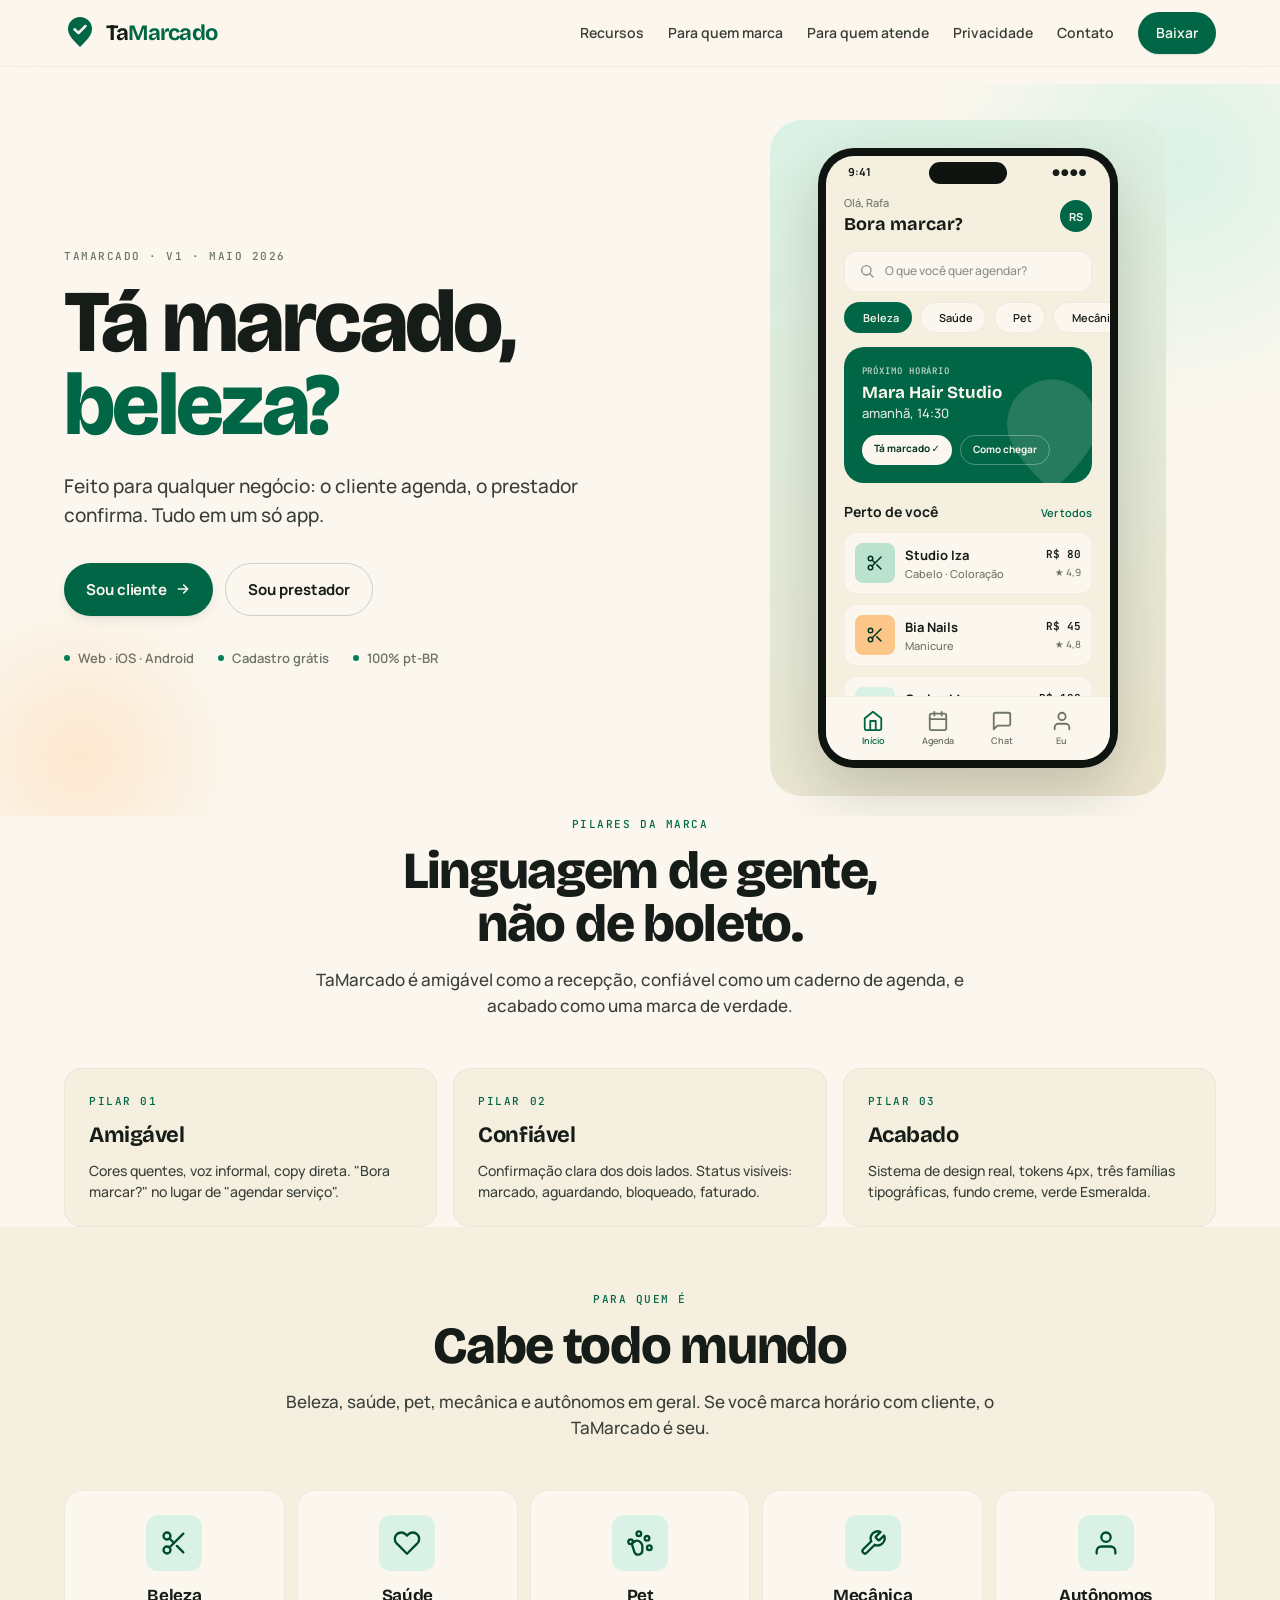
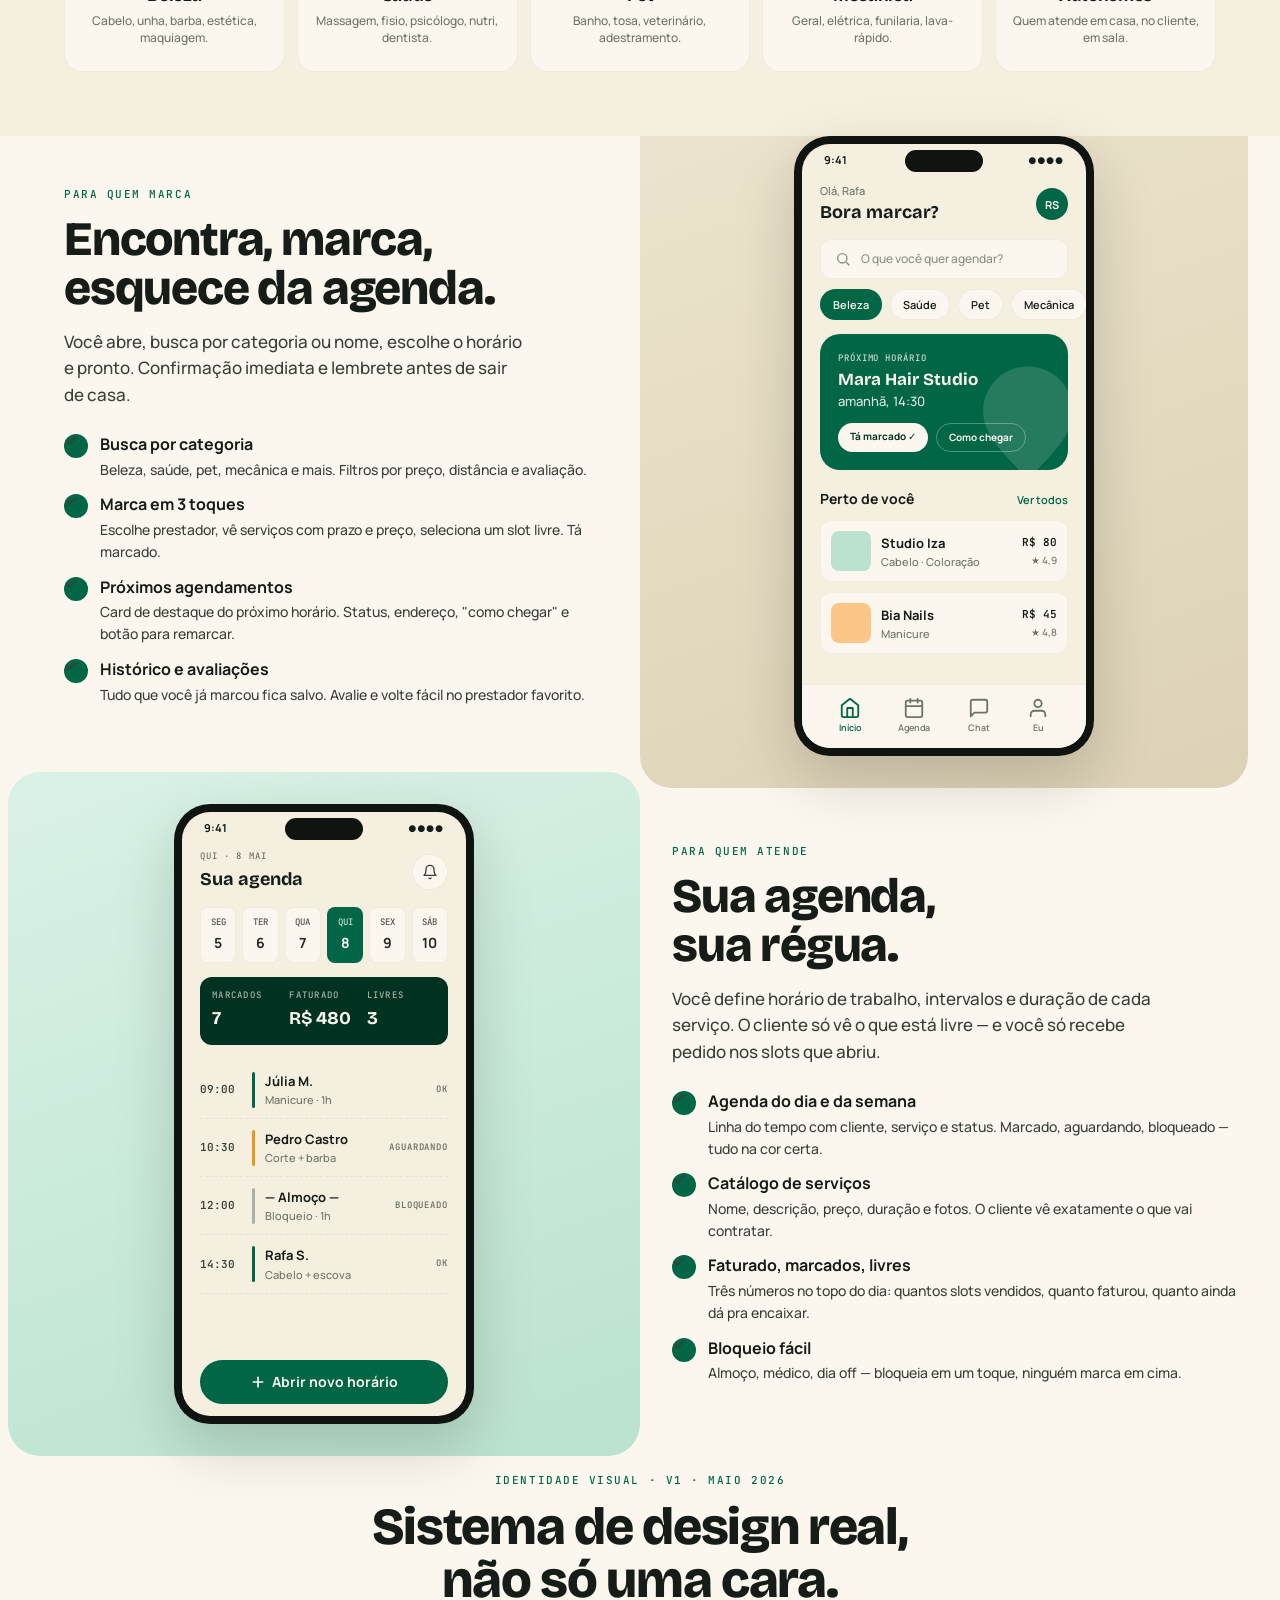
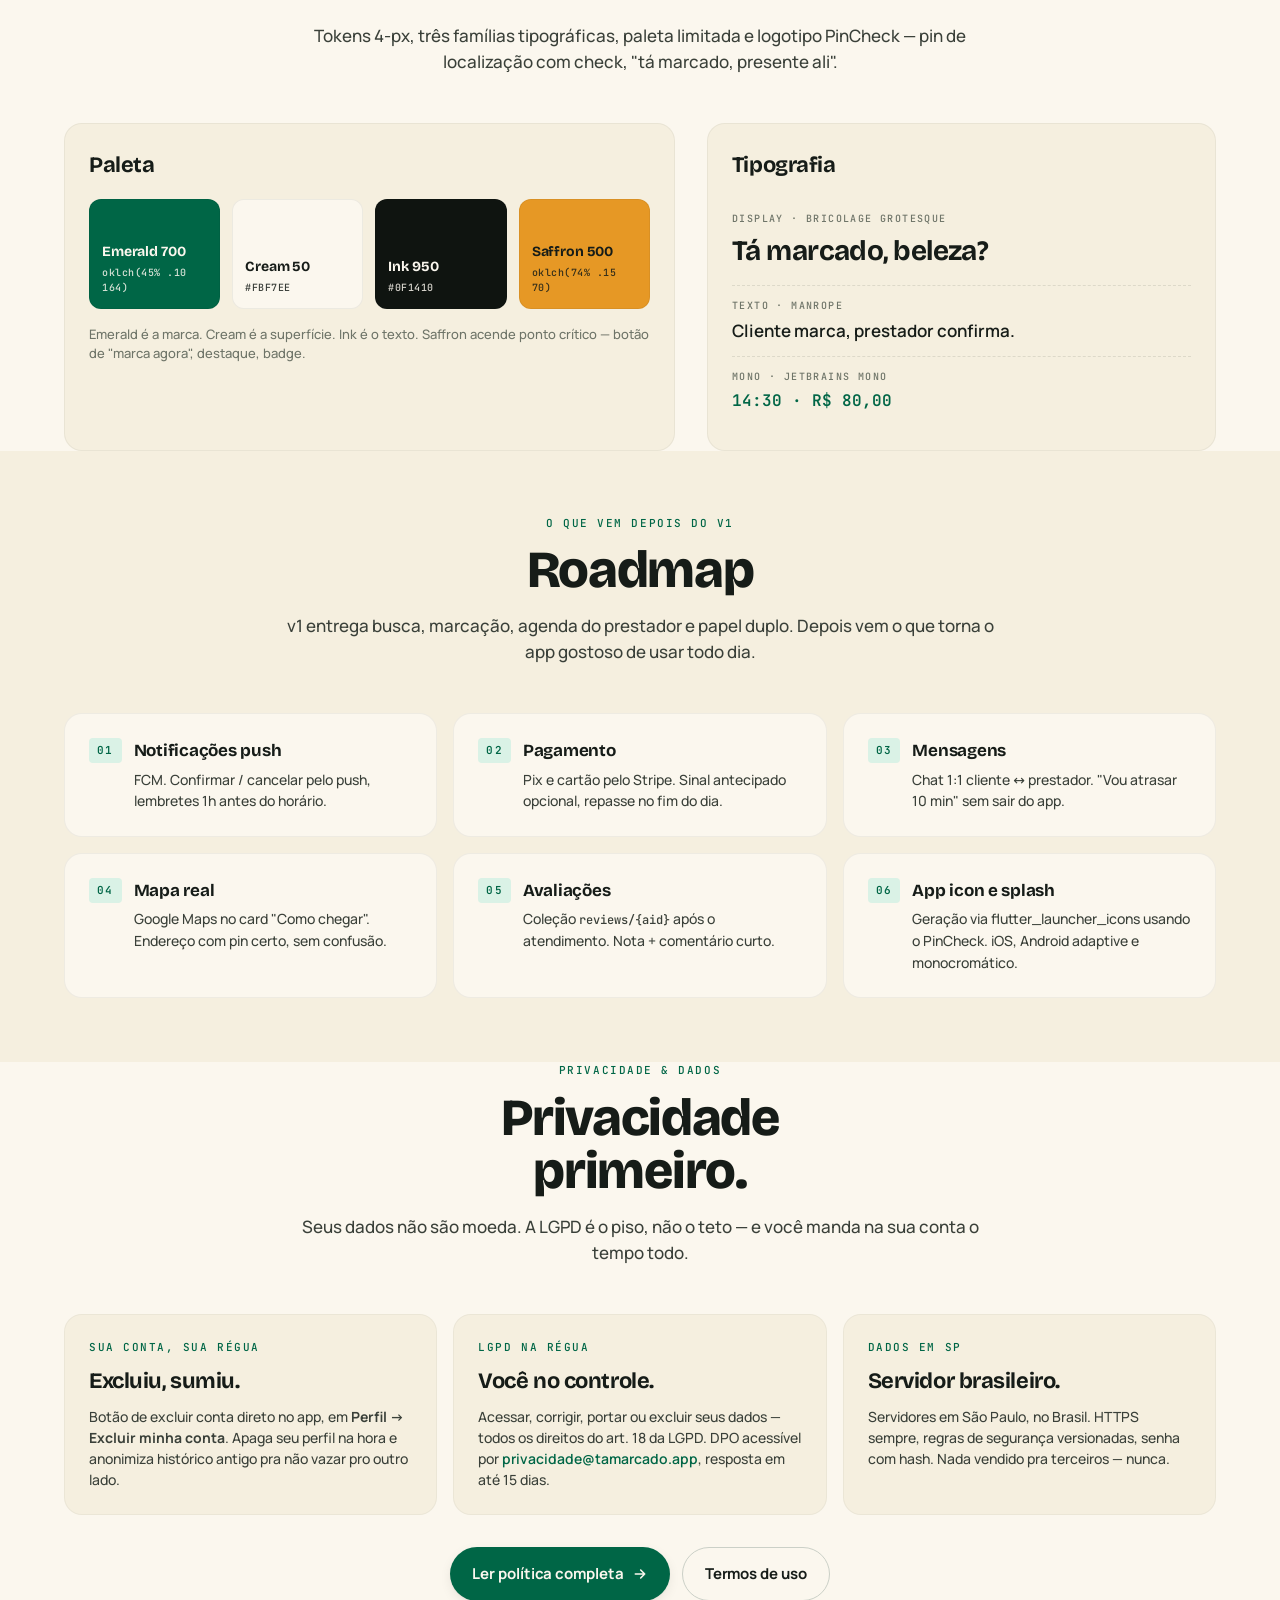
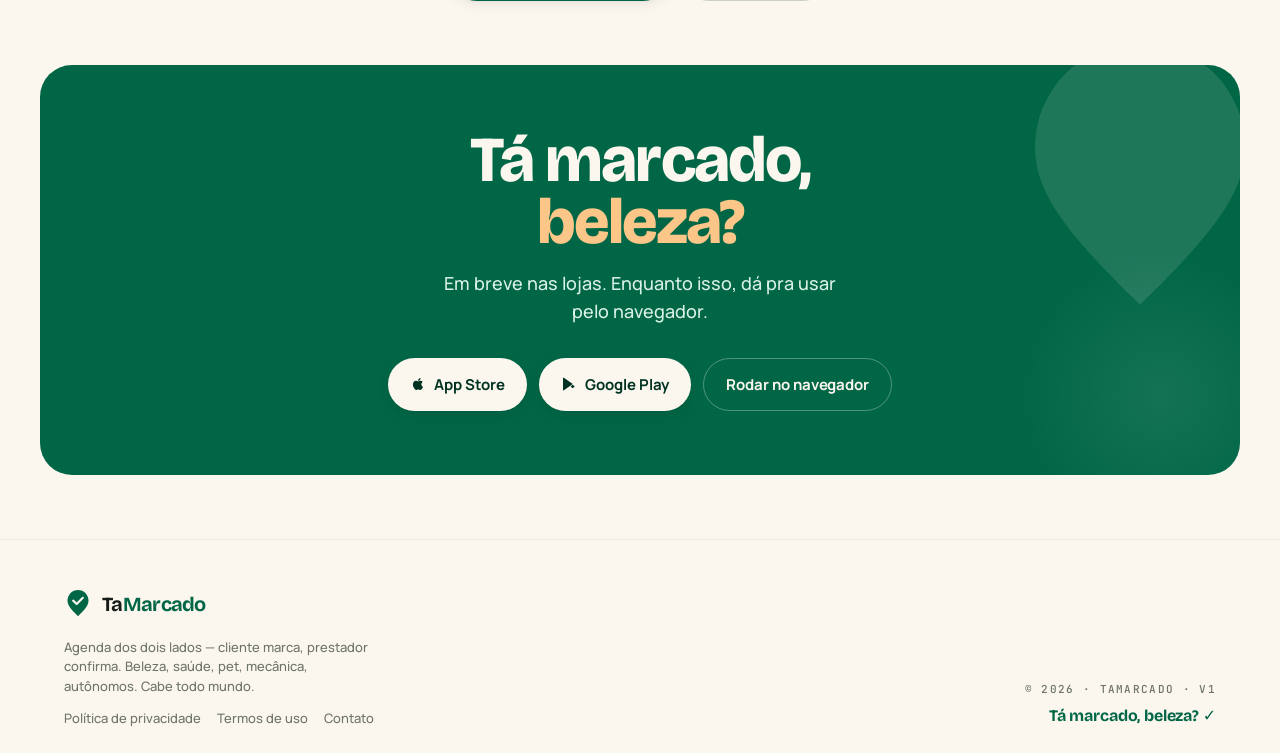
==== commit c516444a: "complete landing page responsiveness overhaul, mobile navbar implementation, and technical maintenan" ====
--- a/index.html
+++ b/index.html
@@ -29,7 +29,11 @@
             class="marcado">Marcado</span></span>
       </a>
 
-      <div class="nav-links">
+      <button class="menu-toggle" id="menuToggle">
+        ☰
+      </button>
+
+      <div class="nav-links" id="navLinks">
         <a href="#recursos">Recursos</a>
         <a href="#cliente">Para quem marca</a>
         <a href="#prestador">Para quem atende</a>
@@ -960,6 +964,8 @@
     </div>
   </footer>
 
+  <!-- Este script controla o funcionamento do menu mobile da navbar em celulares e tablets. -->
+  <script src="menu-mobile.js"></script>
 </body>
 
 </html>
--- a/styles.css
+++ b/styles.css
@@ -1,48 +1,49 @@
 /* ──────────────────────────────────────────────────────────────
    TaMarcado — Landing page
    Tokens fiéis ao designer/brand.css (V1 · Maio 2026)
+   Otimizado para Responsividade Total
    ────────────────────────────────────────────────────────────── */
 
-@import url('https://fonts.googleapis.com/css2?family=Bricolage+Grotesque:opsz,wght@12..96,400;12..96,500;12..96,600;12..96,700;12..96,800&family=Manrope:wght@400;500;600;700;800&family=JetBrains+Mono:wght@400;500;600&display=swap');
+@import url("https://fonts.googleapis.com/css2?family=Bricolage+Grotesque:opsz,wght@12..96,400;12..96,500;12..96,600;12..96,700;12..96,800&family=Manrope:wght@400;500;600;700;800&family=JetBrains+Mono:wght@400;500;600&display=swap");
 
 :root {
   /* Brand */
   --tm-emerald-900: oklch(28% 0.06 164);
   --tm-emerald-800: oklch(36% 0.08 164);
-  --tm-emerald-700: oklch(45% 0.10 164);
+  --tm-emerald-700: oklch(45% 0.1 164);
   --tm-emerald-600: oklch(52% 0.11 164);
   --tm-emerald-500: oklch(60% 0.12 164);
-  --tm-emerald-400: oklch(72% 0.10 164);
+  --tm-emerald-400: oklch(72% 0.1 164);
   --tm-emerald-200: oklch(88% 0.05 164);
   --tm-emerald-100: oklch(94% 0.03 164);
-  --tm-emerald-50:  oklch(97% 0.015 164);
+  --tm-emerald-50: oklch(97% 0.015 164);
 
   /* Cream */
-  --tm-cream-50:  #FBF7EE;
-  --tm-cream-100: #F5EFDF;
-  --tm-cream-200: #ECE4CD;
-  --tm-cream-300: #DDD2B6;
+  --tm-cream-50: #fbf7ee;
+  --tm-cream-100: #f5efdf;
+  --tm-cream-200: #ece4cd;
+  --tm-cream-300: #ddd2b6;
 
   /* Ink */
-  --tm-ink-950: #0F1410;
-  --tm-ink-900: #161C18;
-  --tm-ink-800: #232A24;
-  --tm-ink-700: #3A4039;
-  --tm-ink-500: #6E7468;
-  --tm-ink-400: #8A8F86;
-  --tm-ink-300: #ACB1A8;
-  --tm-ink-200: #CBD0C7;
+  --tm-ink-950: #0f1410;
+  --tm-ink-900: #161c18;
+  --tm-ink-800: #232a24;
+  --tm-ink-700: #3a4039;
+  --tm-ink-500: #6e7468;
+  --tm-ink-400: #8a8f86;
+  --tm-ink-300: #acb1a8;
+  --tm-ink-200: #cbd0c7;
 
   /* Saffron */
   --tm-saffron-600: oklch(64% 0.14 70);
   --tm-saffron-500: oklch(74% 0.15 70);
-  --tm-saffron-300: oklch(86% 0.10 70);
+  --tm-saffron-300: oklch(86% 0.1 70);
   --tm-saffron-100: oklch(94% 0.04 70);
 
   /* Tipografia */
-  --tm-font-display: 'Bricolage Grotesque', system-ui, sans-serif;
-  --tm-font-text:    'Manrope', system-ui, sans-serif;
-  --tm-font-mono:    'JetBrains Mono', ui-monospace, monospace;
+  --tm-font-display: "Bricolage Grotesque", system-ui, sans-serif;
+  --tm-font-text: "Manrope", system-ui, sans-serif;
+  --tm-font-mono: "JetBrains Mono", ui-monospace, monospace;
 
   /* Radius */
   --tm-radius-xs: 4px;
@@ -64,14 +65,26 @@
   --tm-s-8: 64px;
 
   /* Shadow */
-  --tm-elev-1: 0 1px 2px rgba(15,20,16,0.06), 0 1px 1px rgba(15,20,16,0.04);
-  --tm-elev-2: 0 4px 12px rgba(15,20,16,0.07), 0 1px 2px rgba(15,20,16,0.04);
-  --tm-elev-3: 0 12px 28px rgba(15,20,16,0.10), 0 2px 6px rgba(15,20,16,0.06);
+  --tm-elev-1:
+    0 1px 2px rgba(15, 20, 16, 0.06), 0 1px 1px rgba(15, 20, 16, 0.04);
+  --tm-elev-2:
+    0 4px 12px rgba(15, 20, 16, 0.07), 0 1px 2px rgba(15, 20, 16, 0.04);
+  --tm-elev-3:
+    0 12px 28px rgba(15, 20, 16, 0.1), 0 2px 6px rgba(15, 20, 16, 0.06);
 }
 
 /* ────────── Reset ────────── */
-*, *::before, *::after { box-sizing: border-box; }
-html { scroll-behavior: smooth; -webkit-font-smoothing: antialiased; -moz-osx-font-smoothing: grayscale; }
+*,
+*::before,
+*::after {
+  box-sizing: border-box;
+}
+html {
+  scroll-behavior: smooth;
+  -webkit-font-smoothing: antialiased;
+  -moz-osx-font-smoothing: grayscale;
+  overflow-x: hidden; /* Evita scroll horizontal acidental */
+}
 body {
   margin: 0;
   font-family: var(--tm-font-text);
@@ -79,14 +92,34 @@
   color: var(--tm-ink-900);
   background: var(--tm-cream-50);
   line-height: 1.55;
-}
-a { color: inherit; text-decoration: none; }
-button { font-family: inherit; cursor: pointer; border: none; }
-img, svg { display: block; max-width: 100%; }
+  overflow-x: hidden; /* Evita scroll horizontal acidental */
+  padding-top: 84px;
+}
+a {
+  color: inherit;
+  text-decoration: none;
+}
+button {
+  font-family: inherit;
+  cursor: pointer;
+  border: none;
+}
+img,
+svg {
+  display: block;
+  max-width: 100%;
+  height: auto;
+}
 
 /* ────────── Typography utilities ────────── */
-.tm-display { font-family: var(--tm-font-display); letter-spacing: -0.02em; line-height: 1.05; }
-.tm-mono    { font-family: var(--tm-font-mono); }
+.tm-display {
+  font-family: var(--tm-font-display);
+  letter-spacing: -0.02em;
+  line-height: 1.05;
+}
+.tm-mono {
+  font-family: var(--tm-font-mono);
+}
 .tm-cap {
   font-family: var(--tm-font-mono);
   font-size: 11px;
@@ -102,8 +135,12 @@
   display: inline-flex;
   align-items: baseline;
 }
-.tm-wordmark .ta { color: var(--tm-ink-900); }
-.tm-wordmark .marcado { color: var(--tm-emerald-700); }
+.tm-wordmark .ta {
+  color: var(--tm-ink-900);
+}
+.tm-wordmark .marcado {
+  color: var(--tm-emerald-700);
+}
 
 /* ────────── Layout ────────── */
 .container {
@@ -113,15 +150,21 @@
   padding: 0 var(--tm-s-5);
 }
 
-section { padding: var(--tm-s-8) 0; }
-section.tight { padding: var(--tm-s-7) 0; }
+section {
+  padding: clamp(var(--tm-s-6), 8vw, var(--tm-s-8)) 0;
+}
+section.tight {
+  padding: clamp(var(--tm-s-5), 6vw, var(--tm-s-7)) 0;
+}
 
 .section-head {
   max-width: 720px;
-  margin: 0 auto var(--tm-s-7);
+  margin: 0 auto clamp(var(--tm-s-5), 6vw, var(--tm-s-7));
   text-align: center;
 }
-.section-head .tm-cap { color: var(--tm-emerald-700); }
+.section-head .tm-cap {
+  color: var(--tm-emerald-700);
+}
 .section-head h2 {
   font-family: var(--tm-font-display);
   font-weight: 800;
@@ -132,22 +175,26 @@
   text-wrap: balance;
 }
 .section-head p {
-  font-size: 17px;
+  font-size: clamp(15px, 2vw, 17px);
   color: var(--tm-ink-700);
   margin: 0;
   text-wrap: pretty;
 }
 
 /* ────────── Navbar ────────── */
+
 .nav {
-  position: sticky;
+  position: fixed;
   top: 0;
-  z-index: 50;
+  left: 0;
+  width: 100%;
+  z-index: 1000;
   background: rgba(251, 247, 238, 0.78);
   backdrop-filter: saturate(140%) blur(16px);
   -webkit-backdrop-filter: saturate(140%) blur(16px);
-  border-bottom: 1px solid rgba(15,20,16,0.05);
-}
+  border-bottom: 1px solid rgba(15, 20, 16, 0.05);
+}
+
 .nav-inner {
   display: flex;
   align-items: center;
@@ -155,59 +202,170 @@
   padding: var(--tm-s-3) var(--tm-s-5);
   max-width: 1200px;
   margin: 0 auto;
-}
+  position: relative;
+}
+
 .nav-links {
   display: flex;
   gap: var(--tm-s-5);
   align-items: center;
 }
+
 .nav-links a {
   font-size: 14px;
   font-weight: 600;
   color: var(--tm-ink-700);
-  transition: color 120ms ease;
-}
-.nav-links a:hover { color: var(--tm-emerald-700); }
+  transition:
+    color 120ms ease,
+    background 120ms ease;
+}
+
+.nav-links a:hover {
+  color: var(--tm-emerald-700);
+}
+
+.nav-links a:hover {
+  color: var(--tm-emerald-700);
+}
 .nav-cta {
   background: var(--tm-emerald-700);
-  color: var(--tm-cream-50);
+  color: var(--tm-cream-50) !important;
   padding: 10px 18px;
   border-radius: var(--tm-radius-full);
   font-weight: 700;
   font-size: 14px;
   box-shadow: var(--tm-elev-1);
-  transition: transform 120ms ease, box-shadow 120ms ease;
-}
-.nav-cta:hover { transform: translateY(-1px); box-shadow: var(--tm-elev-2); }
-
-@media (max-width: 740px) {
-  .nav-links a:not(.nav-cta) { display: none; }
+  transition:
+    transform 120ms ease,
+    box-shadow 120ms ease;
+  white-space: nowrap;
+}
+.nav-cta:hover {
+  transform: translateY(-1px);
+  background: var(--tm-emerald-800);
+  color: var(--tm-cream-50) !important;
+  box-shadow: var(--tm-elev-2);
+}
+
+/* botão hamburger */
+
+.menu-toggle {
+  display: none;
+  background: var(--tm-emerald-700);
+  color: var(--tm-cream-50);
+  width: 44px;
+  height: 44px;
+  border-radius: 12px;
+  font-size: 24px;
+  font-weight: bold;
+  align-items: center;
+  justify-content: center;
+  box-shadow: var(--tm-elev-1);
+  transition:
+    transform 140ms ease,
+    background 140ms ease;
+}
+
+.menu-toggle:hover {
+  background: var(--tm-emerald-800);
+  transform: scale(1.03);
+}
+
+/* MOBILE */
+
+@media (max-width: 860px) {
+  .menu-toggle {
+    display: flex;
+  }
+
+  .nav-links {
+    position: absolute;
+    top: 72px;
+    right: 0;
+    width: 260px;
+    background: var(--tm-cream-50);
+    border-radius: 18px;
+    padding: 16px;
+    border: 1px solid rgba(15, 20, 16, 0.08);
+    box-shadow: var(--tm-elev-3);
+    display: none;
+    flex-direction: column;
+    align-items: stretch;
+    gap: 10px;
+    z-index: 999;
+  }
+
+  .nav-links.active {
+    display: flex;
+  }
+
+  .nav-links a {
+    display: block;
+    width: 100%;
+    padding: 12px 14px;
+    border-radius: 12px;
+    font-size: 15px;
+  }
+
+  .nav-links a:hover {
+    background: var(--tm-cream-100);
+    color: var(--tm-emerald-700);
+  }
+
+  .nav-links .nav-cta {
+    text-align: center;
+    justify-content: center;
+    color: var(--tm-cream-50) !important;
+  }
+
+  .nav-links .nav-cta:hover {
+    background: var(--tm-emerald-800);
+    color: var(--tm-cream-50) !important;
+  }
+}
+
+/* celulares */
+
+@media (max-width: 480px) {
+  .nav-inner {
+    padding: var(--tm-s-2) var(--tm-s-4);
+  }
+
+  .tm-wordmark {
+    font-size: 18px !important;
+  }
+
+  .nav-links {
+    width: calc(100vw - 32px);
+    right: 16px;
+  }
 }
 
 /* ────────── Hero ────────── */
 .hero {
   position: relative;
-  padding: var(--tm-s-8) 0 var(--tm-s-7);
+  padding: clamp(var(--tm-s-6), 10vw, var(--tm-s-8)) 0
+    clamp(var(--tm-s-5), 8vw, var(--tm-s-7));
   overflow: hidden;
 }
 .hero::before {
-  content: '';
+  content: "";
   position: absolute;
   top: -180px;
   right: -160px;
-  width: 520px;
-  height: 520px;
+  width: clamp(300px, 50vw, 520px);
+  height: clamp(300px, 50vw, 520px);
   background: radial-gradient(circle, var(--tm-emerald-100), transparent 65%);
   border-radius: 50%;
   pointer-events: none;
 }
 .hero::after {
-  content: '';
+  content: "";
   position: absolute;
   bottom: -120px;
   left: -100px;
-  width: 360px;
-  height: 360px;
+  width: clamp(200px, 40vw, 360px);
+  height: clamp(200px, 40vw, 360px);
   background: radial-gradient(circle, var(--tm-saffron-100), transparent 65%);
   border-radius: 50%;
   pointer-events: none;
@@ -223,15 +381,17 @@
 .hero h1 {
   font-family: var(--tm-font-display);
   font-weight: 800;
-  font-size: clamp(46px, 6.6vw, 88px);
+  font-size: clamp(42px, 7vw, 88px);
   line-height: 0.95;
   letter-spacing: -0.03em;
   margin: var(--tm-s-4) 0 var(--tm-s-5);
   text-wrap: balance;
 }
-.hero h1 .accent { color: var(--tm-emerald-700); }
+.hero h1 .accent {
+  color: var(--tm-emerald-700);
+}
 .hero p.lead {
-  font-size: 19px;
+  font-size: clamp(17px, 2.5vw, 19px);
   color: var(--tm-ink-700);
   max-width: 520px;
   margin: 0 0 var(--tm-s-6);
@@ -257,7 +417,9 @@
   font-weight: 600;
 }
 .hero-meta .dot {
-  width: 6px; height: 6px; border-radius: 50%;
+  width: 6px;
+  height: 6px;
+  border-radius: 50%;
   background: var(--tm-emerald-600);
 }
 
@@ -272,60 +434,103 @@
   font-weight: 700;
   font-size: 15px;
   letter-spacing: -0.005em;
-  transition: transform 140ms ease, box-shadow 140ms ease, background 140ms ease;
+  transition:
+    transform 140ms ease,
+    box-shadow 140ms ease,
+    background 140ms ease;
   white-space: nowrap;
+  min-height: 48px; /* Melhor para toque */
 }
 .btn-primary {
   background: var(--tm-emerald-700);
   color: var(--tm-cream-50);
   box-shadow: var(--tm-elev-2);
 }
-.btn-primary:hover { background: var(--tm-emerald-800); transform: translateY(-1px); box-shadow: var(--tm-elev-3); }
+.btn-primary:hover {
+  background: var(--tm-emerald-800);
+  transform: translateY(-1px);
+  box-shadow: var(--tm-elev-3);
+}
 .btn-secondary {
   background: var(--tm-cream-50);
   color: var(--tm-ink-900);
   border: 1.5px solid var(--tm-ink-200);
 }
-.btn-secondary:hover { border-color: var(--tm-ink-700); transform: translateY(-1px); }
+.btn-secondary:hover {
+  border-color: var(--tm-ink-700);
+  transform: translateY(-1px);
+}
 .btn-accent {
   background: var(--tm-saffron-500);
   color: var(--tm-ink-900);
   box-shadow: var(--tm-elev-2);
 }
-.btn-accent:hover { background: var(--tm-saffron-600); transform: translateY(-1px); }
+.btn-accent:hover {
+  background: var(--tm-saffron-600);
+  transform: translateY(-1px);
+}
 .btn-ghost {
   background: transparent;
   color: var(--tm-emerald-700);
   padding: 10px 14px;
 }
-.btn-ghost:hover { color: var(--tm-emerald-800); }
+.btn-ghost:hover {
+  color: var(--tm-emerald-800);
+}
 
 /* Hero phone */
 .hero-phone {
   justify-self: center;
   position: relative;
+  width: 100%;
+  max-width: 340px;
 }
 .hero-phone-bg {
   position: absolute;
   inset: -28px;
-  background: linear-gradient(160deg, var(--tm-emerald-100), var(--tm-cream-200));
+  background: linear-gradient(
+    160deg,
+    var(--tm-emerald-100),
+    var(--tm-cream-200)
+  );
   border-radius: var(--tm-radius-2xl);
   z-index: -1;
 }
 
 @media (max-width: 940px) {
-  .hero-grid { grid-template-columns: 1fr; }
-  .hero-phone { margin-top: var(--tm-s-6); }
+  .hero-grid {
+    grid-template-columns: 1fr;
+    text-align: center;
+  }
+  .hero h1 {
+    margin-left: auto;
+    margin-right: auto;
+  }
+  .hero p.lead {
+    margin-left: auto;
+    margin-right: auto;
+  }
+  .hero-ctas {
+    justify-content: center;
+  }
+  .hero-meta {
+    justify-content: center;
+  }
+  .hero-phone {
+    margin-top: var(--tm-s-7);
+  }
 }
 
 /* ────────── Phone mockup ────────── */
 .phone {
-  width: 300px;
-  height: 620px;
+  width: 100%;
+  aspect-ratio: 300 / 620;
+  max-width: 300px;
+  margin: 0 auto;
   border-radius: 36px;
   background: var(--tm-ink-950);
   padding: 8px;
-  box-shadow: 0 24px 60px rgba(15,20,16,0.18);
+  box-shadow: 0 24px 60px rgba(15, 20, 16, 0.18);
   position: relative;
 }
 .phone-screen {
@@ -374,54 +579,56 @@
   color: var(--tm-ink-500);
 }
 .scr-title {
-  font-size: 22px;
-  font-weight: 700;
-  margin-top: 1px;
+  font-family: var(--tm-font-display);
+  font-size: 18px;
+  font-weight: 700;
   color: var(--tm-ink-900);
-  font-family: var(--tm-font-display);
-  letter-spacing: -0.02em;
-  line-height: 1.05;
 }
 .avatar {
-  width: 36px; height: 36px;
+  width: 32px;
+  height: 32px;
   border-radius: 50%;
-  background: var(--tm-saffron-300);
-  display: flex; align-items: center; justify-content: center;
-  font-weight: 700;
-  color: var(--tm-ink-900);
-  font-size: 13px;
+  background: var(--tm-emerald-700);
+  color: var(--tm-cream-50);
+  display: flex;
+  align-items: center;
+  justify-content: center;
+  font-size: 11px;
+  font-weight: 700;
 }
 .scr-search {
-  margin-top: 14px;
-  height: 42px;
-  padding: 0 14px;
+  margin-top: 12px;
   background: var(--tm-cream-50);
-  border-radius: var(--tm-radius-full);
+  border-radius: 12px;
+  padding: 10px 14px;
   display: flex;
   align-items: center;
   gap: 10px;
-  border: 1px solid rgba(15,20,16,0.06);
-  font-size: 13px;
-  color: var(--tm-ink-500);
+  color: var(--tm-ink-400);
+  font-size: 12px;
+  border: 1px solid rgba(15, 20, 16, 0.05);
 }
 .scr-chips {
-  padding: 4px 18px 14px;
   display: flex;
   gap: 8px;
-  overflow: hidden;
+  padding: 0 18px 14px;
+  overflow-x: auto;
+  scrollbar-width: none;
+}
+.scr-chips::-webkit-scrollbar {
+  display: none;
 }
 .scr-chip {
-  display: inline-flex;
+  padding: 6px 12px;
+  background: var(--tm-cream-50);
+  border-radius: 99px;
+  font-size: 11px;
+  font-weight: 600;
+  display: flex;
   align-items: center;
   gap: 6px;
-  padding: 8px 12px;
-  border-radius: var(--tm-radius-full);
-  background: var(--tm-cream-50);
-  color: var(--tm-ink-800);
-  font-size: 12px;
-  font-weight: 600;
-  border: 1px solid rgba(15,20,16,0.06);
-  flex: 0 0 auto;
+  white-space: nowrap;
+  border: 1px solid rgba(15, 20, 16, 0.05);
 }
 .scr-chip.on {
   background: var(--tm-emerald-700);
@@ -429,10 +636,10 @@
   border-color: transparent;
 }
 .scr-bigcard {
-  margin: 0 18px;
-  background: var(--tm-emerald-900);
-  border-radius: var(--tm-radius-lg);
-  padding: 16px;
+  margin: 0 18px 18px;
+  background: var(--tm-emerald-700);
+  border-radius: 20px;
+  padding: 18px;
   color: var(--tm-cream-50);
   position: relative;
   overflow: hidden;
@@ -440,65 +647,67 @@
 .scr-bigcard-deco {
   position: absolute;
   right: -20px;
-  top: -10px;
-  opacity: 0.2;
+  bottom: -20px;
+  opacity: 0.15;
 }
 .scr-bigcard-kicker {
   font-family: var(--tm-font-mono);
   font-size: 9px;
-  letter-spacing: 0.14em;
-  opacity: 0.7;
+  letter-spacing: 0.1em;
+  opacity: 0.8;
 }
 .scr-bigcard-title {
   font-family: var(--tm-font-display);
-  font-size: 19px;
-  font-weight: 700;
-  margin-top: 6px;
-  line-height: 1.1;
-  letter-spacing: -0.02em;
-}
-.scr-bigcard-title .when { color: var(--tm-emerald-400); }
+  font-size: 17px;
+  font-weight: 700;
+  margin: 4px 0 12px;
+  line-height: 1.2;
+}
+.scr-bigcard-title .when {
+  font-family: var(--tm-font-text);
+  font-size: 13px;
+  font-weight: 500;
+  opacity: 0.9;
+}
 .scr-bigcard-actions {
   display: flex;
   gap: 8px;
-  margin-top: 12px;
 }
 .scr-pill {
-  padding: 6px 10px;
+  padding: 6px 12px;
   background: var(--tm-cream-50);
+  color: var(--tm-emerald-900);
+  border-radius: 99px;
+  font-size: 10px;
+  font-weight: 700;
+}
+.scr-pill.outline {
+  background: transparent;
+  border: 1px solid rgba(255, 255, 255, 0.3);
+  color: var(--tm-cream-50);
+}
+.scr-section-head {
+  padding: 0 18px 10px;
+  display: flex;
+  justify-content: space-between;
+  align-items: baseline;
+}
+.scr-section-head .h {
+  font-size: 14px;
+  font-weight: 700;
   color: var(--tm-ink-900);
-  border-radius: 999px;
+}
+.scr-section-head .a {
   font-size: 11px;
   font-weight: 600;
-}
-.scr-pill.outline {
-  background: transparent;
-  border: 1px solid rgba(255,255,255,0.3);
-  color: var(--tm-cream-50);
-}
-.scr-section-head {
-  padding: 14px 18px 0;
-  display: flex;
-  align-items: center;
-  justify-content: space-between;
-}
-.scr-section-head .h {
-  font-family: var(--tm-font-display);
-  font-size: 15px;
-  font-weight: 700;
-  color: var(--tm-ink-900);
-  letter-spacing: -0.02em;
-}
-.scr-section-head .a {
-  font-size: 11px;
-  color: var(--tm-emerald-700);
-  font-weight: 600;
-}
+  color: var(--tm-emerald-700);
+}
+
 .scr-list {
-  padding: 10px 18px;
+  padding: 0 18px;
   display: flex;
   flex-direction: column;
-  gap: 8px;
+  gap: 10px;
   flex: 1;
   overflow: hidden;
 }
@@ -509,7 +718,7 @@
   display: flex;
   align-items: center;
   gap: 10px;
-  border: 1px solid rgba(15,20,16,0.04);
+  border: 1px solid rgba(15, 20, 16, 0.04);
 }
 .scr-svc-ic {
   width: 40px;
@@ -517,21 +726,43 @@
   border-radius: 8px;
   background: var(--tm-emerald-200);
   color: var(--tm-emerald-900);
-  display: flex; align-items: center; justify-content: center;
+  display: flex;
+  align-items: center;
+  justify-content: center;
   flex: 0 0 auto;
 }
-.scr-svc-info { flex: 1; min-width: 0; }
-.scr-svc-name { font-size: 13px; font-weight: 700; color: var(--tm-ink-900); }
-.scr-svc-role { font-size: 11px; color: var(--tm-ink-500); }
-.scr-svc-meta { text-align: right; }
-.scr-svc-price { font-family: var(--tm-font-mono); font-size: 11px; font-weight: 600; }
-.scr-svc-rating { font-size: 10px; color: var(--tm-ink-500); margin-top: 2px; }
+.scr-svc-info {
+  flex: 1;
+  min-width: 0;
+}
+.scr-svc-name {
+  font-size: 13px;
+  font-weight: 700;
+  color: var(--tm-ink-900);
+}
+.scr-svc-role {
+  font-size: 11px;
+  color: var(--tm-ink-500);
+}
+.scr-svc-meta {
+  text-align: right;
+}
+.scr-svc-price {
+  font-family: var(--tm-font-mono);
+  font-size: 11px;
+  font-weight: 600;
+}
+.scr-svc-rating {
+  font-size: 10px;
+  color: var(--tm-ink-500);
+  margin-top: 2px;
+}
 
 .scr-tabbar {
   height: 64px;
   padding: 8px 18px;
   background: var(--tm-cream-50);
-  border-top: 1px solid rgba(15,20,16,0.05);
+  border-top: 1px solid rgba(15, 20, 16, 0.05);
   display: flex;
   align-items: center;
   justify-content: space-around;
@@ -543,8 +774,13 @@
   gap: 2px;
   color: var(--tm-ink-500);
 }
-.scr-tab.on { color: var(--tm-emerald-700); }
-.scr-tab span { font-size: 9px; font-weight: 600; }
+.scr-tab.on {
+  color: var(--tm-emerald-700);
+}
+.scr-tab span {
+  font-size: 9px;
+  font-weight: 600;
+}
 
 /* Provider screen */
 .scr-day {
@@ -554,15 +790,20 @@
   letter-spacing: 0.12em;
 }
 .scr-iconbtn {
-  width: 36px; height: 36px;
+  width: 36px;
+  height: 36px;
   border-radius: 50%;
   background: var(--tm-cream-50);
-  border: 1px solid rgba(15,20,16,0.06);
-  display: flex; align-items: center; justify-content: center;
+  border: 1px solid rgba(15, 20, 16, 0.06);
+  display: flex;
+  align-items: center;
+  justify-content: center;
   color: var(--tm-ink-700);
 }
 .scr-daystrip {
-  display: flex; gap: 6px; margin-top: 14px;
+  display: flex;
+  gap: 6px;
+  margin-top: 14px;
 }
 .scr-daycell {
   flex: 1;
@@ -571,7 +812,7 @@
   border-radius: var(--tm-radius-sm);
   background: var(--tm-cream-50);
   color: var(--tm-ink-800);
-  border: 1px solid rgba(15,20,16,0.05);
+  border: 1px solid rgba(15, 20, 16, 0.05);
 }
 .scr-daycell .dn {
   font-family: var(--tm-font-mono);
@@ -619,7 +860,7 @@
   display: flex;
   gap: 10px;
   padding: 10px 0;
-  border-bottom: 1px dashed rgba(15,20,16,0.06);
+  border-bottom: 1px dashed rgba(15, 20, 16, 0.06);
   align-items: center;
 }
 .scr-tl-time {
@@ -634,12 +875,28 @@
   height: 36px;
   border-radius: 2px;
 }
-.scr-tl-bar.confirmed { background: var(--tm-emerald-700); }
-.scr-tl-bar.pending   { background: var(--tm-saffron-500); }
-.scr-tl-bar.blocked   { background: var(--tm-ink-300); }
-.scr-tl-info { flex: 1; min-width: 0; }
-.scr-tl-who { font-size: 13px; font-weight: 700; color: var(--tm-ink-900); }
-.scr-tl-svc { font-size: 11px; color: var(--tm-ink-500); }
+.scr-tl-bar.confirmed {
+  background: var(--tm-emerald-700);
+}
+.scr-tl-bar.pending {
+  background: var(--tm-saffron-500);
+}
+.scr-tl-bar.blocked {
+  background: var(--tm-ink-300);
+}
+.scr-tl-info {
+  flex: 1;
+  min-width: 0;
+}
+.scr-tl-who {
+  font-size: 13px;
+  font-weight: 700;
+  color: var(--tm-ink-900);
+}
+.scr-tl-svc {
+  font-size: 11px;
+  color: var(--tm-ink-500);
+}
 .scr-tl-tag {
   font-family: var(--tm-font-mono);
   font-size: 9px;
@@ -666,19 +923,29 @@
 /* ────────── Pillars ────────── */
 .pillars {
   display: grid;
-  grid-template-columns: repeat(3, 1fr);
+  grid-template-columns: repeat(
+    auto-fit,
+    minmax(280px, 1fr)
+  ); /* Otimizado para responsividade */
   gap: var(--tm-s-4);
 }
-@media (max-width: 800px) { .pillars { grid-template-columns: 1fr; } }
 .pillar {
   padding: var(--tm-s-5);
   background: var(--tm-cream-100);
   border-radius: var(--tm-radius-lg);
-  border: 1px solid rgba(15,20,16,0.04);
-  transition: transform 140ms ease, box-shadow 140ms ease;
-}
-.pillar:hover { transform: translateY(-2px); box-shadow: var(--tm-elev-2); }
-.pillar .tm-cap { color: var(--tm-emerald-700); }
+  border: 1px solid rgba(15, 20, 16, 0.04);
+  transition:
+    transform 140ms ease,
+    box-shadow 140ms ease;
+  height: 100%;
+}
+.pillar:hover {
+  transform: translateY(-2px);
+  box-shadow: var(--tm-elev-2);
+}
+.pillar .tm-cap {
+  color: var(--tm-emerald-700);
+}
 .pillar h3 {
   font-family: var(--tm-font-display);
   font-size: 22px;
@@ -695,20 +962,32 @@
 }
 
 /* ────────── Categorias ────────── */
-.section-categorias { background: var(--tm-cream-100); }
+.section-categorias {
+  background: var(--tm-cream-100);
+}
 .cat-grid {
   display: grid;
-  grid-template-columns: repeat(5, 1fr);
+  grid-template-columns: repeat(
+    auto-fit,
+    minmax(180px, 1fr)
+  ); /* Otimizado para responsividade */
   gap: var(--tm-s-3);
 }
-@media (max-width: 900px) { .cat-grid { grid-template-columns: repeat(2, 1fr); } }
+@media (max-width: 480px) {
+  .cat-grid {
+    grid-template-columns: repeat(2, 1fr);
+  }
+}
 .cat {
   background: var(--tm-cream-50);
   border-radius: var(--tm-radius-lg);
   padding: var(--tm-s-5) var(--tm-s-4);
   text-align: center;
-  border: 1px solid rgba(15,20,16,0.05);
-  transition: transform 140ms ease, box-shadow 140ms ease, border-color 140ms ease;
+  border: 1px solid rgba(15, 20, 16, 0.05);
+  transition:
+    transform 140ms ease,
+    box-shadow 140ms ease,
+    border-color 140ms ease;
 }
 .cat:hover {
   transform: translateY(-3px);
@@ -716,11 +995,14 @@
   border-color: var(--tm-emerald-200);
 }
 .cat-ic {
-  width: 56px; height: 56px;
+  width: 56px;
+  height: 56px;
   border-radius: var(--tm-radius-md);
   background: var(--tm-emerald-100);
   color: var(--tm-emerald-800);
-  display: flex; align-items: center; justify-content: center;
+  display: flex;
+  align-items: center;
+  justify-content: center;
   margin: 0 auto var(--tm-s-3);
 }
 .cat-name {
@@ -741,17 +1023,42 @@
 .split {
   display: grid;
   grid-template-columns: 1fr 1fr;
-  gap: var(--tm-s-7);
-  align-items: center;
-}
-.split.reverse .split-text { order: 2; }
-.split.reverse .split-mock { order: 1; }
+  gap: clamp(var(--tm-s-5), 6vw, var(--tm-s-8));
+  align-items: center;
+}
+.split.reverse .split-text {
+  order: 2;
+}
+.split.reverse .split-mock {
+  order: 1;
+}
+
 @media (max-width: 940px) {
-  .split, .split.reverse { grid-template-columns: 1fr; }
-  .split.reverse .split-text { order: 1; }
-  .split.reverse .split-mock { order: 2; }
-}
-.split-text .tm-cap { color: var(--tm-emerald-700); }
+  .split,
+  .split.reverse {
+    grid-template-columns: 1fr;
+    text-align: center;
+  }
+  .split.reverse .split-text {
+    order: 1;
+  }
+  .split.reverse .split-mock {
+    order: 2;
+  }
+  .split-text > p {
+    margin-left: auto;
+    margin-right: auto;
+  }
+  .feature-list {
+    text-align: left;
+    max-width: 480px;
+    margin: 0 auto;
+  }
+}
+
+.split-text .tm-cap {
+  color: var(--tm-emerald-700);
+}
 .split-text h2 {
   font-family: var(--tm-font-display);
   font-weight: 800;
@@ -762,7 +1069,7 @@
   text-wrap: balance;
 }
 .split-text > p {
-  font-size: 17px;
+  font-size: clamp(16px, 2vw, 17px);
   color: var(--tm-ink-700);
   margin: 0 0 var(--tm-s-5);
   text-wrap: pretty;
@@ -782,20 +1089,24 @@
   align-items: flex-start;
 }
 .feature-check {
-  width: 24px; height: 24px;
+  width: 24px;
+  height: 24px;
   border-radius: 50%;
   background: var(--tm-emerald-700);
   color: var(--tm-cream-50);
   flex: 0 0 auto;
-  display: flex; align-items: center; justify-content: center;
+  display: flex;
+  align-items: center;
+  justify-content: center;
   margin-top: 2px;
 }
-.feature-list strong {
+.feature-list h4 {
   font-family: var(--tm-font-display);
   font-weight: 700;
   font-size: 16px;
   color: var(--tm-ink-900);
   letter-spacing: -0.015em;
+  margin: 0;
 }
 .feature-list span {
   display: block;
@@ -808,6 +1119,7 @@
   display: flex;
   justify-content: center;
   position: relative;
+  width: 100%;
 }
 .split-mock-bg {
   position: absolute;
@@ -815,32 +1127,55 @@
   border-radius: var(--tm-radius-2xl);
   z-index: -1;
 }
-.split-mock-bg.cliente { background: linear-gradient(160deg, var(--tm-cream-200), var(--tm-cream-300)); }
-.split-mock-bg.prestador { background: linear-gradient(160deg, var(--tm-emerald-100), var(--tm-emerald-200)); }
+.split-mock-bg.cliente {
+  background: linear-gradient(160deg, var(--tm-cream-200), var(--tm-cream-300));
+}
+.split-mock-bg.prestador {
+  background: linear-gradient(
+    160deg,
+    var(--tm-emerald-100),
+    var(--tm-emerald-200)
+  );
+}
 
 /* ────────── Stack ────────── */
-.section-stack { background: var(--tm-ink-950); color: var(--tm-cream-50); }
-.section-stack .section-head h2 { color: var(--tm-cream-50); }
-.section-stack .section-head p { color: var(--tm-ink-300); }
-.section-stack .section-head .tm-cap { color: var(--tm-emerald-400); }
+.section-stack {
+  background: var(--tm-ink-950);
+  color: var(--tm-cream-50);
+}
+.section-stack .section-head h2 {
+  color: var(--tm-cream-50);
+}
+.section-stack .section-head p {
+  color: var(--tm-ink-300);
+}
+.section-stack .section-head .tm-cap {
+  color: var(--tm-emerald-400);
+}
 .stack-grid {
   display: grid;
-  grid-template-columns: repeat(3, 1fr);
+  grid-template-columns: repeat(
+    auto-fit,
+    minmax(280px, 1fr)
+  ); /* Otimizado para responsividade */
   gap: var(--tm-s-4);
 }
-@media (max-width: 800px) { .stack-grid { grid-template-columns: 1fr; } }
 .stack-card {
   padding: var(--tm-s-5);
-  background: rgba(255,255,255,0.04);
-  border: 1px solid rgba(255,255,255,0.08);
+  background: rgba(255, 255, 255, 0.04);
+  border: 1px solid rgba(255, 255, 255, 0.08);
   border-radius: var(--tm-radius-lg);
+  height: 100%;
 }
 .stack-card .ic {
-  width: 48px; height: 48px;
+  width: 48px;
+  height: 48px;
   border-radius: var(--tm-radius-md);
   background: var(--tm-emerald-700);
   color: var(--tm-cream-50);
-  display: flex; align-items: center; justify-content: center;
+  display: flex;
+  align-items: center;
+  justify-content: center;
   margin-bottom: var(--tm-s-3);
 }
 .stack-card h3 {
@@ -869,7 +1204,7 @@
   color: var(--tm-cream-100);
 }
 .stack-card li::before {
-  content: '› ';
+  content: "› ";
   color: var(--tm-emerald-400);
 }
 
@@ -880,12 +1215,16 @@
   gap: var(--tm-s-6);
   align-items: stretch;
 }
-@media (max-width: 940px) { .id-grid { grid-template-columns: 1fr; } }
+@media (max-width: 940px) {
+  .id-grid {
+    grid-template-columns: 1fr;
+  }
+}
 .id-card {
   background: var(--tm-cream-100);
   border-radius: var(--tm-radius-lg);
   padding: var(--tm-s-5);
-  border: 1px solid rgba(15,20,16,0.05);
+  border: 1px solid rgba(15, 20, 16, 0.05);
 }
 .id-card h3 {
   font-family: var(--tm-font-display);
@@ -896,7 +1235,10 @@
 }
 .swatches {
   display: grid;
-  grid-template-columns: repeat(4, 1fr);
+  grid-template-columns: repeat(
+    auto-fit,
+    minmax(100px, 1fr)
+  ); /* Otimizado para responsividade */
   gap: var(--tm-s-3);
 }
 .swatch {
@@ -906,12 +1248,24 @@
   display: flex;
   flex-direction: column;
   justify-content: flex-end;
-  border: 1px solid rgba(15,20,16,0.06);
-}
-.swatch.emerald { background: var(--tm-emerald-700); color: var(--tm-cream-50); }
-.swatch.cream   { background: var(--tm-cream-50);    color: var(--tm-ink-900); }
-.swatch.ink     { background: var(--tm-ink-950);     color: var(--tm-cream-50); }
-.swatch.saffron { background: var(--tm-saffron-500); color: var(--tm-ink-900); }
+  border: 1px solid rgba(15, 20, 16, 0.06);
+}
+.swatch.emerald {
+  background: var(--tm-emerald-700);
+  color: var(--tm-cream-50);
+}
+.swatch.cream {
+  background: var(--tm-cream-50);
+  color: var(--tm-ink-900);
+}
+.swatch.ink {
+  background: var(--tm-ink-950);
+  color: var(--tm-cream-50);
+}
+.swatch.saffron {
+  background: var(--tm-saffron-500);
+  color: var(--tm-ink-900);
+}
 .swatch .name {
   font-family: var(--tm-font-display);
   font-weight: 700;
@@ -928,9 +1282,11 @@
 
 .font-row {
   padding: var(--tm-s-3) 0;
-  border-bottom: 1px dashed rgba(15,20,16,0.1);
-}
-.font-row:last-child { border-bottom: none; }
+  border-bottom: 1px dashed rgba(15, 20, 16, 0.1);
+}
+.font-row:last-child {
+  border-bottom: none;
+}
 .font-row .label {
   font-family: var(--tm-font-mono);
   font-size: 10px;
@@ -942,39 +1298,49 @@
 .font-row .sample-display {
   font-family: var(--tm-font-display);
   font-weight: 700;
-  font-size: 28px;
+  font-size: clamp(22px, 4vw, 28px);
   letter-spacing: -0.02em;
   color: var(--tm-ink-900);
 }
 .font-row .sample-text {
   font-family: var(--tm-font-text);
   font-weight: 600;
-  font-size: 17px;
+  font-size: clamp(15px, 2vw, 17px);
   color: var(--tm-ink-900);
 }
 .font-row .sample-mono {
   font-family: var(--tm-font-mono);
   font-weight: 600;
-  font-size: 16px;
+  font-size: clamp(14px, 2vw, 16px);
   color: var(--tm-emerald-700);
 }
 
 /* ────────── Roadmap ────────── */
-.section-roadmap { background: var(--tm-cream-100); }
+.section-roadmap {
+  background: var(--tm-cream-100);
+}
 .roadmap {
   display: grid;
-  grid-template-columns: repeat(3, 1fr);
+  grid-template-columns: repeat(
+    auto-fit,
+    minmax(300px, 1fr)
+  ); /* Otimizado para responsividade */
   gap: var(--tm-s-4);
 }
-@media (max-width: 900px) { .roadmap { grid-template-columns: 1fr; } }
+@media (max-width: 480px) {
+  .roadmap {
+    grid-template-columns: 1fr;
+  }
+}
 .road-card {
   background: var(--tm-cream-50);
   border-radius: var(--tm-radius-lg);
   padding: var(--tm-s-5);
-  border: 1px solid rgba(15,20,16,0.05);
+  border: 1px solid rgba(15, 20, 16, 0.05);
   display: flex;
   gap: var(--tm-s-3);
   align-items: flex-start;
+  height: 100%;
 }
 .road-num {
   font-family: var(--tm-font-mono);
@@ -1002,25 +1368,30 @@
 
 /* ────────── CTA Final ────────── */
 .section-cta {
-  padding: var(--tm-s-8) 0;
+  padding: clamp(var(--tm-s-6), 8vw, var(--tm-s-8)) 0;
 }
 .cta-card {
   background: var(--tm-emerald-700);
   color: var(--tm-cream-50);
   border-radius: var(--tm-radius-2xl);
-  padding: var(--tm-s-8) var(--tm-s-7);
+  padding: clamp(var(--tm-s-6), 8vw, var(--tm-s-8))
+    clamp(var(--tm-s-4), 5vw, var(--tm-s-7));
   position: relative;
   overflow: hidden;
   text-align: center;
 }
 .cta-card::before {
-  content: '';
+  content: "";
   position: absolute;
   right: -80px;
   bottom: -80px;
   width: 320px;
   height: 320px;
-  background: radial-gradient(circle, rgba(255,255,255,0.08), transparent 65%);
+  background: radial-gradient(
+    circle,
+    rgba(255, 255, 255, 0.08),
+    transparent 65%
+  );
   pointer-events: none;
 }
 .cta-deco {
@@ -1033,15 +1404,17 @@
 .cta-card h2 {
   font-family: var(--tm-font-display);
   font-weight: 800;
-  font-size: clamp(36px, 5.5vw, 64px);
+  font-size: clamp(32px, 5.5vw, 64px);
   line-height: 0.98;
   letter-spacing: -0.03em;
   margin: 0 0 var(--tm-s-4);
   text-wrap: balance;
 }
-.cta-card h2 .accent { color: var(--tm-saffron-300); }
+.cta-card h2 .accent {
+  color: var(--tm-saffron-300);
+}
 .cta-card p {
-  font-size: 18px;
+  font-size: clamp(16px, 2.5vw, 18px);
   color: var(--tm-emerald-100);
   margin: 0 auto var(--tm-s-6);
   max-width: 520px;
@@ -1059,18 +1432,22 @@
   background: var(--tm-cream-50);
   color: var(--tm-emerald-900);
 }
-.cta-card .btn-primary:hover { background: var(--tm-cream-100); }
+.cta-card .btn-primary:hover {
+  background: var(--tm-cream-100);
+}
 .cta-card .btn-secondary {
   background: transparent;
   color: var(--tm-cream-50);
-  border-color: rgba(255,255,255,0.3);
-}
-.cta-card .btn-secondary:hover { border-color: var(--tm-cream-50); }
+  border-color: rgba(255, 255, 255, 0.3);
+}
+.cta-card .btn-secondary:hover {
+  border-color: var(--tm-cream-50);
+}
 
 /* ────────── Footer ────────── */
 .footer {
-  padding: var(--tm-s-7) 0 var(--tm-s-5);
-  border-top: 1px solid rgba(15,20,16,0.06);
+  padding: clamp(var(--tm-s-5), 6vw, var(--tm-s-7)) 0 var(--tm-s-5);
+  border-top: 1px solid rgba(15, 20, 16, 0.06);
   background: var(--tm-cream-50);
 }
 .footer-inner {
@@ -1079,6 +1456,19 @@
   flex-wrap: wrap;
   gap: var(--tm-s-5);
   align-items: flex-end;
+}
+@media (max-width: 640px) {
+  .footer-inner {
+    flex-direction: column;
+    align-items: center;
+    text-align: center;
+  }
+  .footer-inner > div:last-child {
+    text-align: center !important;
+  }
+  .footer-links {
+    justify-content: center;
+  }
 }
 .footer-tag {
   font-size: 13px;
@@ -1114,13 +1504,15 @@
   color: var(--tm-ink-500);
   text-decoration: none;
 }
-.footer-links a:hover { color: var(--tm-emerald-700); }
+.footer-links a:hover {
+  color: var(--tm-emerald-700);
+}
 
 /* ────────── Legal pages (privacy / terms) ────────── */
 .legal-page {
   max-width: 760px;
   margin: 0 auto;
-  padding: var(--tm-s-7) var(--tm-s-5) var(--tm-s-8);
+  padding: clamp(var(--tm-s-5), 6vw, var(--tm-s-7)) var(--tm-s-5) var(--tm-s-8);
 }
 .legal-page .back-link {
   display: inline-flex;
@@ -1131,7 +1523,9 @@
   font-size: 14px;
   margin-bottom: var(--tm-s-4);
 }
-.legal-page .back-link:hover { text-decoration: underline; }
+.legal-page .back-link:hover {
+  text-decoration: underline;
+}
 
 .legal-page h1 {
   font-family: var(--tm-font-display);
@@ -1152,12 +1546,13 @@
 .legal-page h2 {
   font-family: var(--tm-font-text);
   font-weight: 700;
-  font-size: 22px;
+  font-size: clamp(20px, 3vw, 22px);
   margin: var(--tm-s-7) 0 var(--tm-s-3);
   color: var(--tm-ink-950);
 }
-.legal-page p, .legal-page li {
-  font-size: 16px;
+.legal-page p,
+.legal-page li {
+  font-size: clamp(15px, 2vw, 16px);
   color: var(--tm-ink-800);
   line-height: 1.7;
 }
@@ -1170,9 +1565,16 @@
   border-top: 1px solid var(--tm-cream-200);
   margin: var(--tm-s-6) 0;
 }
-.legal-page a { color: var(--tm-emerald-700); font-weight: 600; }
-.legal-page a:hover { text-decoration: underline; }
-.legal-page strong { color: var(--tm-ink-950); }
+.legal-page a {
+  color: var(--tm-emerald-700);
+  font-weight: 600;
+}
+.legal-page a:hover {
+  text-decoration: underline;
+}
+.legal-page strong {
+  color: var(--tm-ink-950);
+}
 .legal-page code {
   font-family: var(--tm-font-mono);
   font-size: 14px;
@@ -1183,7 +1585,7 @@
 
 /* ────────── Contato (form + side) ────────── */
 .contact-page {
-  padding: var(--tm-s-7) 0 var(--tm-s-8);
+  padding: clamp(var(--tm-s-5), 6vw, var(--tm-s-7)) 0 var(--tm-s-8);
   max-width: 1100px;
   margin: 0 auto;
 }
@@ -1197,7 +1599,7 @@
 }
 .contact-page .lead {
   color: var(--tm-ink-700);
-  font-size: 18px;
+  font-size: clamp(16px, 2.5vw, 18px);
   max-width: 640px;
   margin: 0 0 var(--tm-s-7);
 }
@@ -1208,18 +1610,22 @@
   gap: var(--tm-s-6);
 }
 @media (max-width: 880px) {
-  .contact-grid { grid-template-columns: 1fr; }
+  .contact-grid {
+    grid-template-columns: 1fr;
+  }
 }
 
 .contact-card {
   background: var(--tm-cream-50);
   border: 1px solid var(--tm-cream-200);
   border-radius: var(--tm-radius-lg);
-  padding: var(--tm-s-6);
+  padding: clamp(var(--tm-s-4), 4vw, var(--tm-s-6));
   box-shadow: var(--tm-elev-1);
 }
 
-.form-row { margin-bottom: var(--tm-s-4); }
+.form-row {
+  margin-bottom: var(--tm-s-4);
+}
 .form-row label {
   display: block;
   font-size: 13px;
@@ -1227,7 +1633,9 @@
   margin-bottom: 6px;
   font-weight: 600;
 }
-.form-row .req { color: var(--tm-saffron-600); }
+.form-row .req {
+  color: var(--tm-saffron-600);
+}
 
 .form-row input,
 .form-row select,
@@ -1241,7 +1649,10 @@
   font-family: inherit;
   font-size: 15px;
   font-weight: 500;
-  transition: border-color 120ms ease, box-shadow 120ms ease;
+  transition:
+    border-color 120ms ease,
+    box-shadow 120ms ease;
+  min-height: 48px; /* Melhor para toque */
 }
 .form-row input:focus,
 .form-row select:focus,
@@ -1270,7 +1681,9 @@
   font-size: 14px;
   line-height: 1.5;
 }
-.lgpd-banner strong { color: var(--tm-ink-950); }
+.lgpd-banner strong {
+  color: var(--tm-ink-950);
+}
 
 .consent {
   display: flex;
@@ -1282,17 +1695,30 @@
   line-height: 1.5;
   cursor: pointer;
 }
-.consent input { margin-top: 2px; accent-color: var(--tm-emerald-700); }
-
-.form-actions { display: flex; }
-.form-actions .btn { width: 100%; justify-content: center; }
+.consent input {
+  margin-top: 2px;
+  accent-color: var(--tm-emerald-700);
+  width: 18px;
+  height: 18px; /* Maior para toque */
+}
+
+.form-actions {
+  display: flex;
+}
+.form-actions .btn {
+  width: 100%;
+  justify-content: center;
+}
 
 .form-hint {
   margin: var(--tm-s-3) 0 0;
   font-size: 13px;
   color: var(--tm-ink-500);
 }
-.form-hint a { color: var(--tm-emerald-700); font-weight: 600; }
+.form-hint a {
+  color: var(--tm-emerald-700);
+  font-weight: 600;
+}
 
 .success-msg {
   margin-top: var(--tm-s-3);
@@ -1304,8 +1730,8 @@
 }
 .copy-btn {
   display: inline-block;
-  margin-left: 8px;
-  padding: 4px 10px;
+  margin-top: 8px;
+  padding: 8px 14px;
   background: var(--tm-emerald-700);
   color: var(--tm-cream-50);
   border-radius: var(--tm-radius-full);
@@ -1314,13 +1740,16 @@
   font-weight: 600;
   cursor: pointer;
 }
-.copy-btn:hover { background: var(--tm-emerald-800); }
+.copy-btn:hover {
+  background: var(--tm-emerald-800);
+}
 
 .contact-side {
   background: var(--tm-cream-100);
   border-radius: var(--tm-radius-lg);
-  padding: var(--tm-s-6);
+  padding: clamp(var(--tm-s-4), 4vw, var(--tm-s-6));
   border: 1px solid var(--tm-cream-200);
+  height: fit-content;
 }
 .contact-side h3 {
   font-family: var(--tm-font-text);
@@ -1334,7 +1763,9 @@
   font-size: 15px;
   line-height: 1.6;
 }
-.channel { margin-bottom: var(--tm-s-3); }
+.channel {
+  margin-bottom: var(--tm-s-3);
+}
 .channel-label {
   font-family: var(--tm-font-mono);
   font-size: 11px;
@@ -1348,7 +1779,10 @@
   font-weight: 600;
   word-break: break-word;
 }
-.channel a:hover { color: var(--tm-emerald-700); text-decoration: underline; }
+.channel a:hover {
+  color: var(--tm-emerald-700);
+  text-decoration: underline;
+}
 .contact-side hr {
   border: 0;
   border-top: 1px solid var(--tm-cream-300);
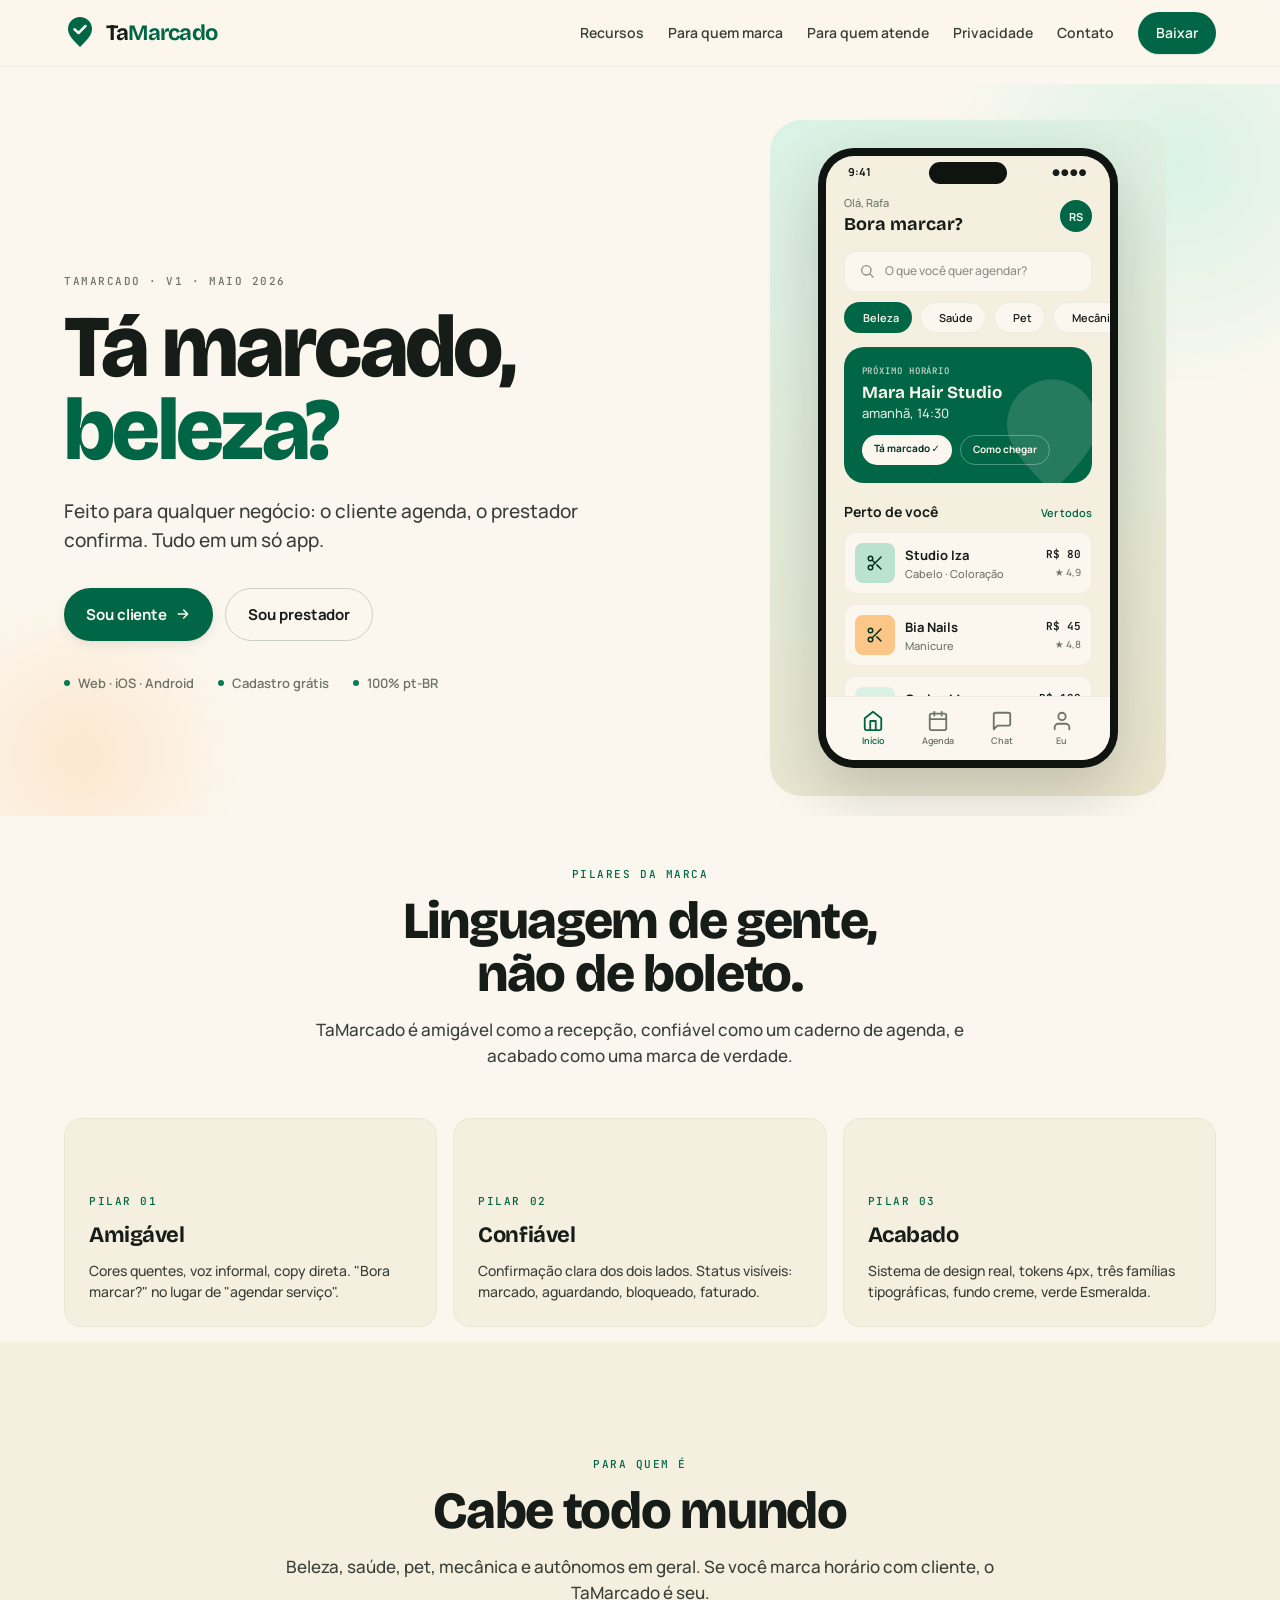
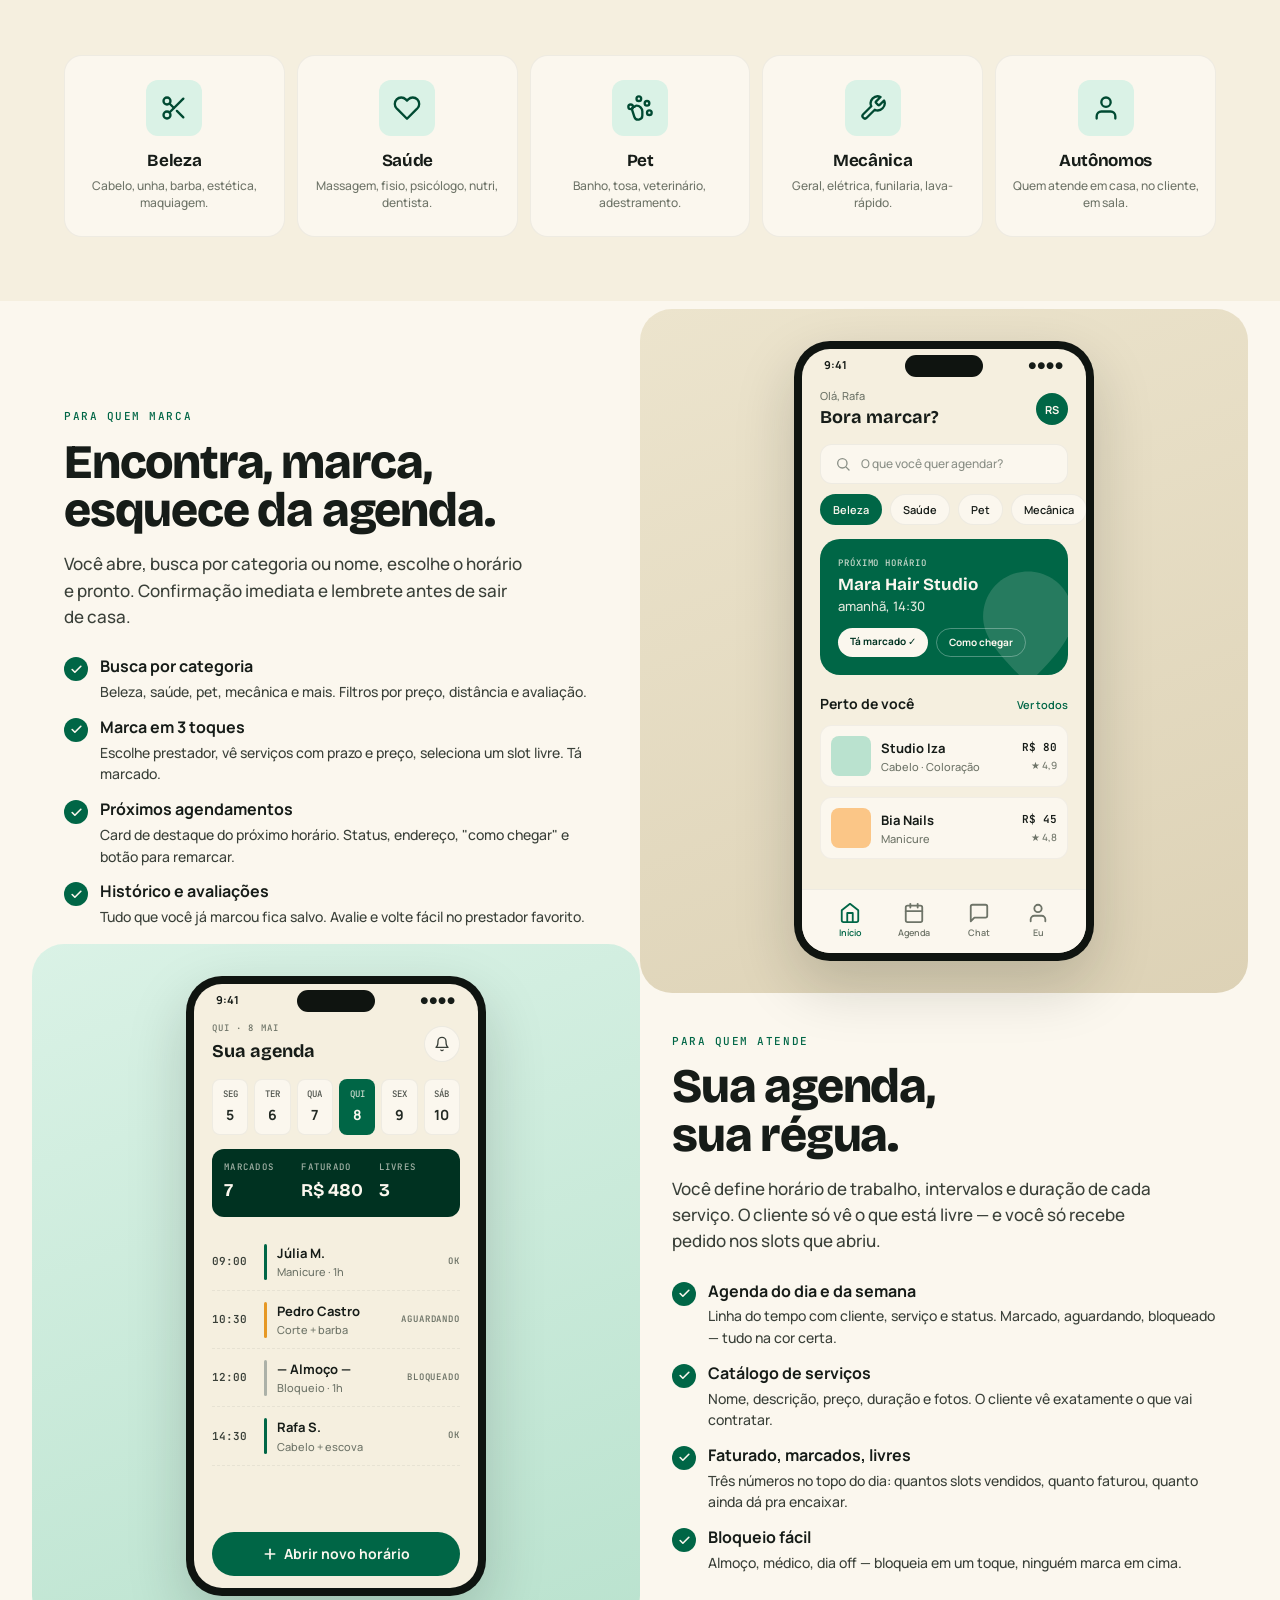
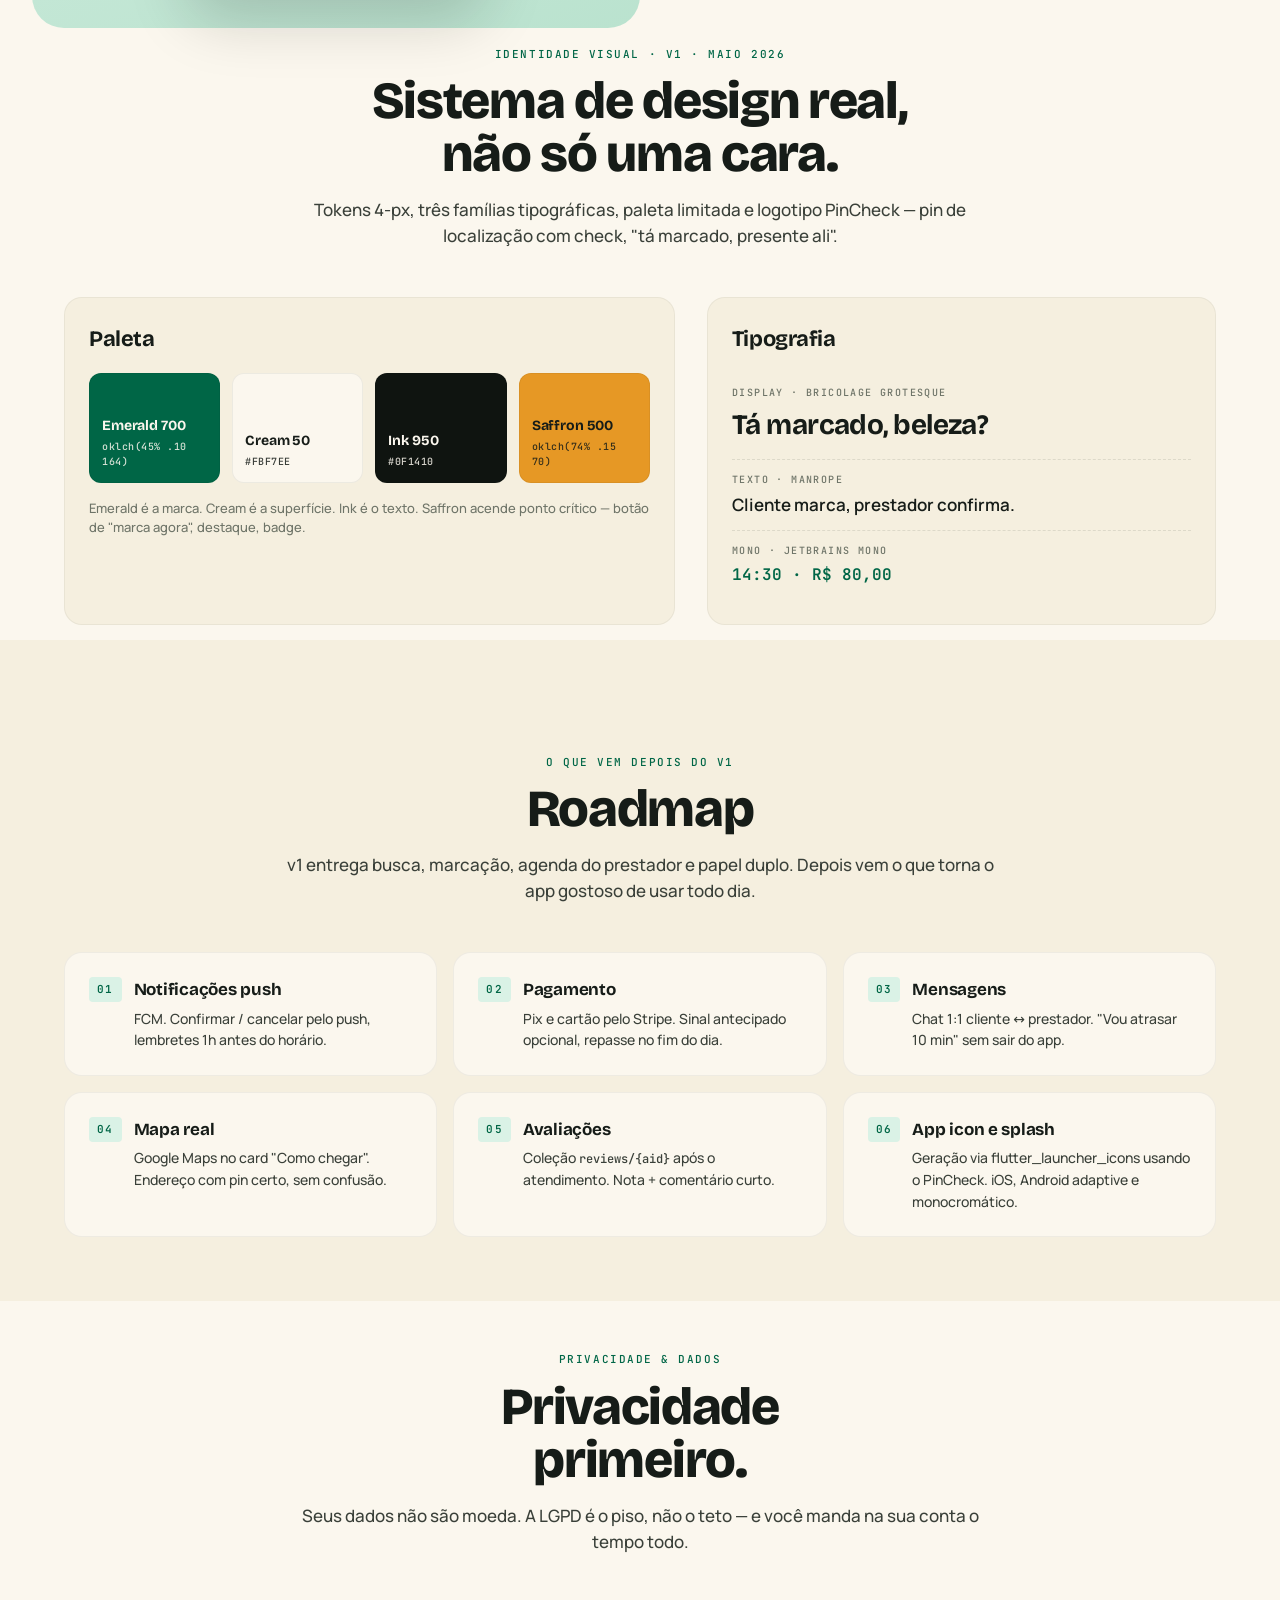
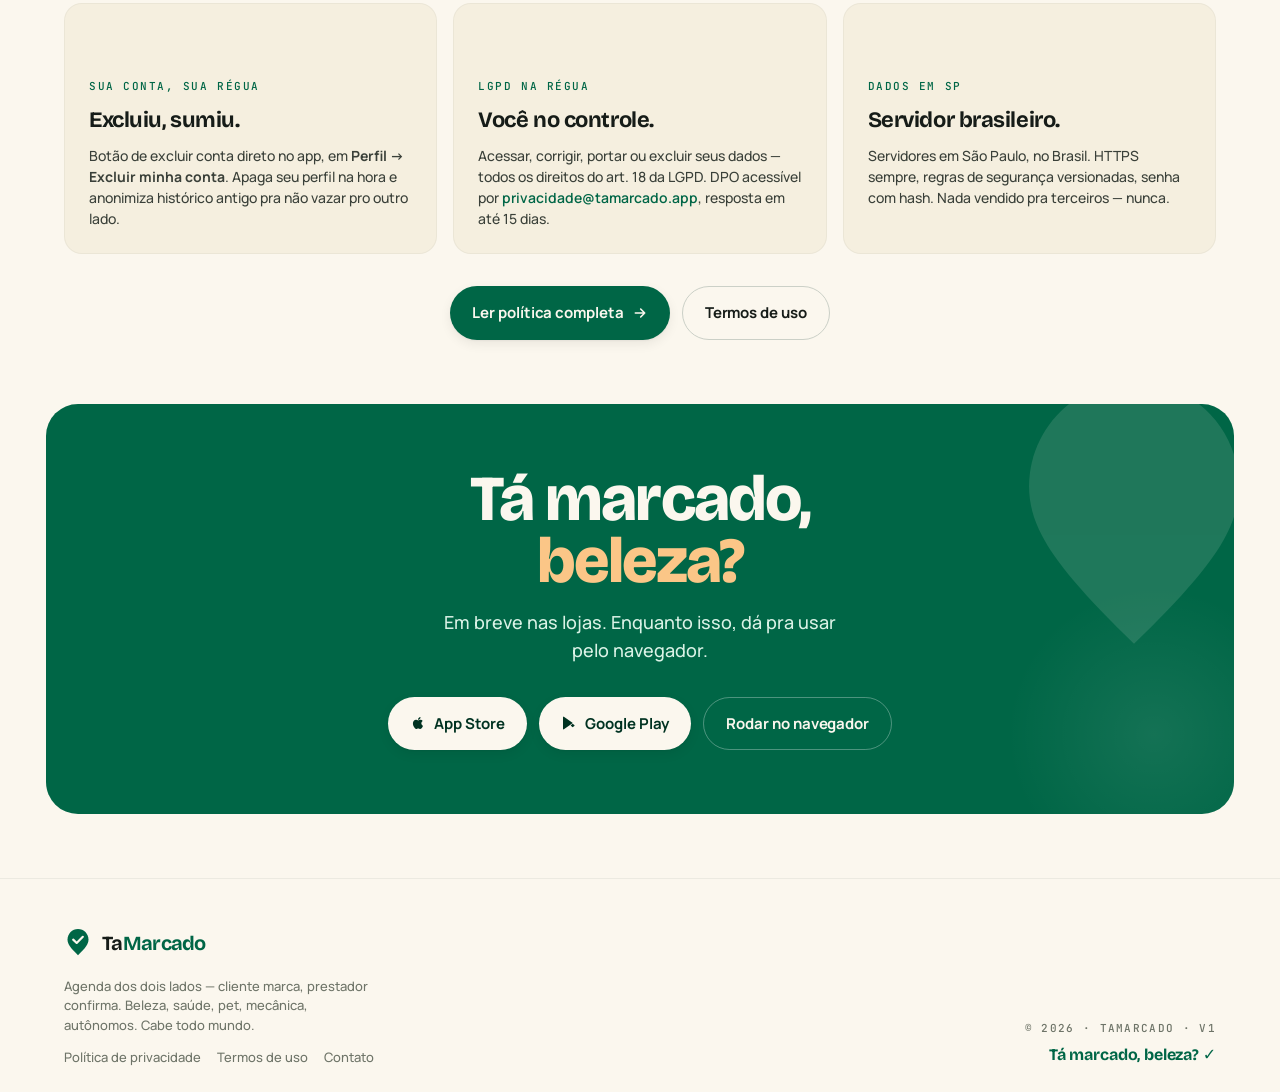
==== commit 529c5d03: "improve spacing and responsive layout adjustments for small screens 2.0" ====
--- a/index.html
+++ b/index.html
@@ -555,7 +555,7 @@
   </section>
 
   <!-- ─────────── PRESTADOR ─────────── -->
-  <section id="prestador" class="container tight">
+  <section id="prestador" class="container reverse">
     <div class="split reverse">
       <div class="split-text">
         <div class="tm-cap">Para quem atende</div>
--- a/styles.css
+++ b/styles.css
@@ -126,6 +126,7 @@
   text-transform: uppercase;
   letter-spacing: 0.14em;
   color: var(--tm-ink-500);
+  margin-top: 50px;
 }
 .tm-wordmark {
   font-family: var(--tm-font-display);
@@ -964,6 +965,8 @@
 /* ────────── Categorias ────────── */
 .section-categorias {
   background: var(--tm-cream-100);
+  margin-top: 15px;
+  margin-bottom: 25px;
 }
 .cat-grid {
   display: grid;
@@ -1087,18 +1090,30 @@
   display: flex;
   gap: var(--tm-s-3);
   align-items: flex-start;
+  width: 100%;
+}
+.feature-list li > div {
+  flex: 1;
+  min-width: 0;
 }
 .feature-check {
   width: 24px;
   height: 24px;
+  min-width: 24px;
+  flex: 0 0 24px;
   border-radius: 50%;
   background: var(--tm-emerald-700);
   color: var(--tm-cream-50);
-  flex: 0 0 auto;
   display: flex;
   align-items: center;
   justify-content: center;
-  margin-top: 2px;
+  margin-top: 3px;
+  line-height: 1;
+}
+.feature-check svg {
+  width: 13px;
+  height: 13px;
+  display: block;
 }
 .feature-list h4 {
   font-family: var(--tm-font-display);
@@ -1108,7 +1123,7 @@
   letter-spacing: -0.015em;
   margin: 0;
 }
-.feature-list span {
+.feature-list li > div > span {
   display: block;
   font-size: 14px;
   color: var(--tm-ink-700);
@@ -1120,6 +1135,7 @@
   justify-content: center;
   position: relative;
   width: 100%;
+  margin-top: 15px;
 }
 .split-mock-bg {
   position: absolute;
@@ -1318,6 +1334,7 @@
 /* ────────── Roadmap ────────── */
 .section-roadmap {
   background: var(--tm-cream-100);
+  margin-top: 15px;
 }
 .roadmap {
   display: grid;
@@ -1379,6 +1396,8 @@
   position: relative;
   overflow: hidden;
   text-align: center;
+  margin-left: 6px;
+  margin-right: 6px;
 }
 .cta-card::before {
   content: "";
